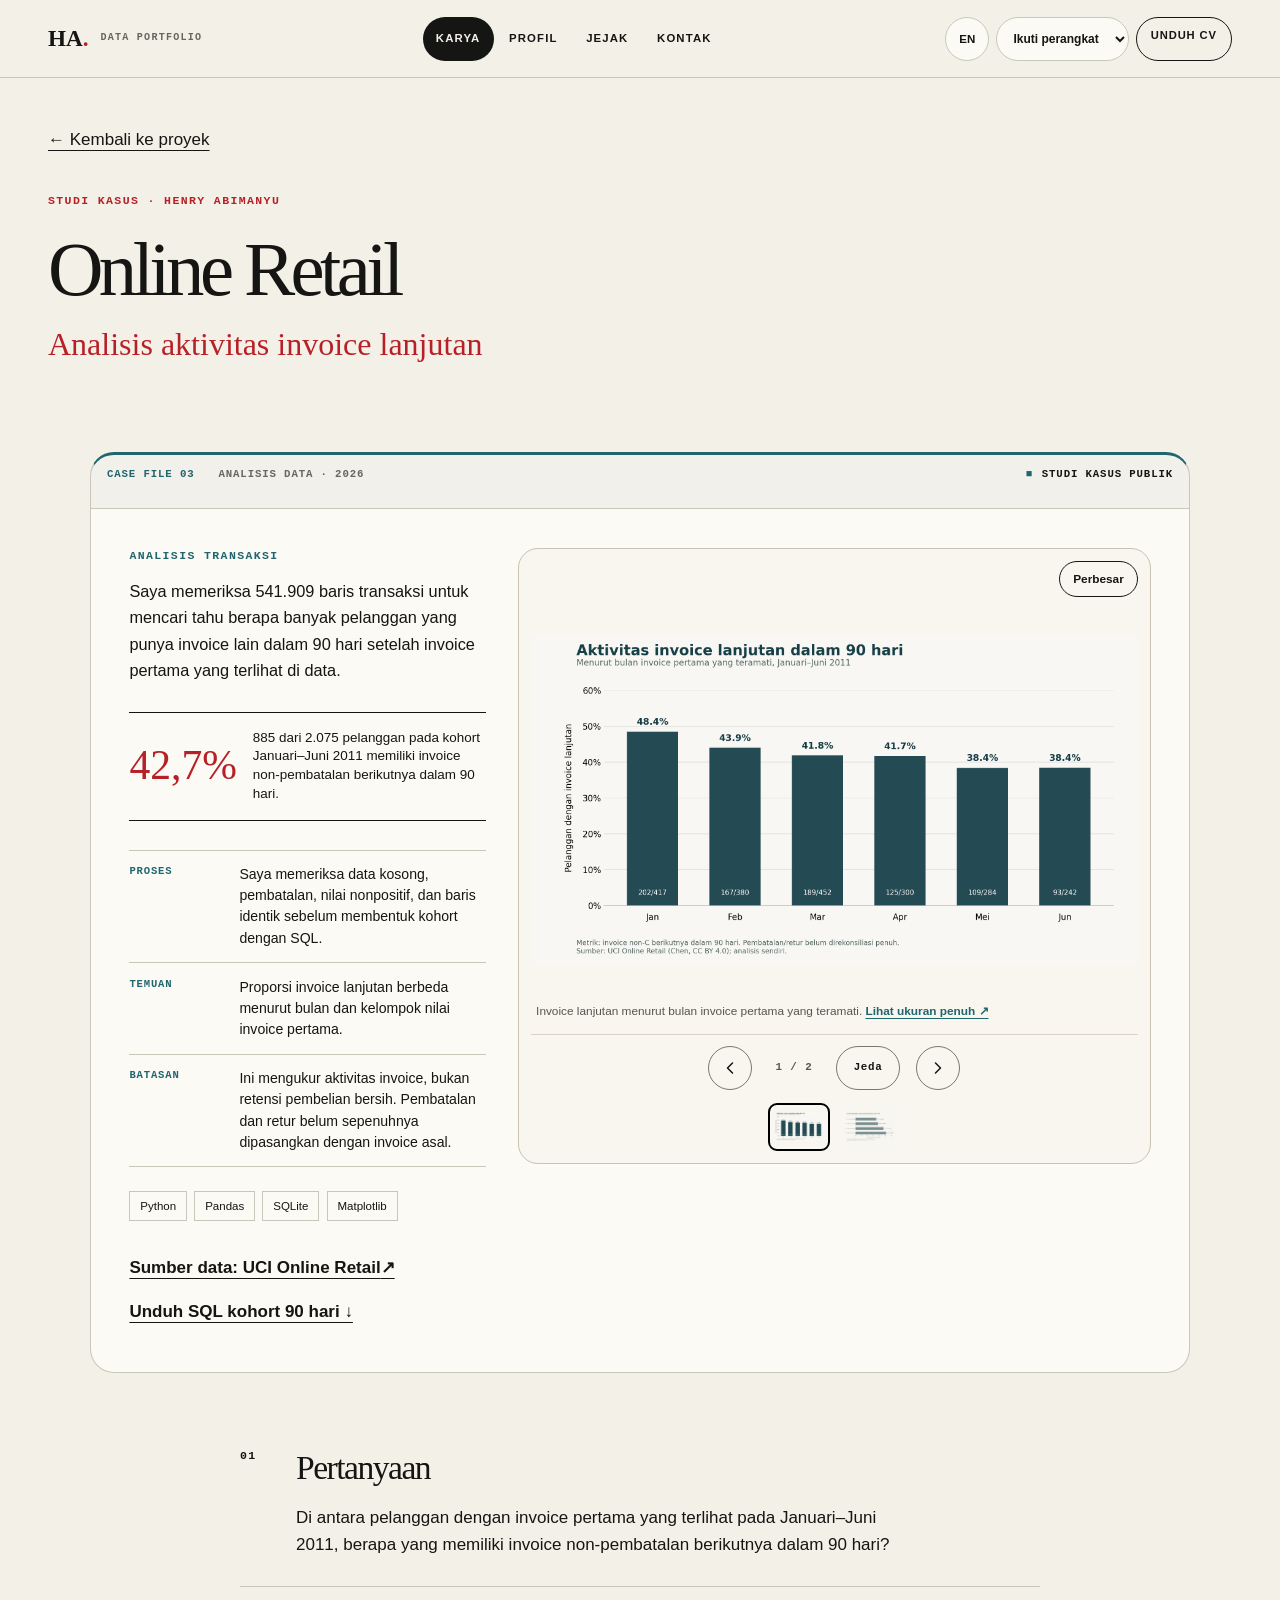
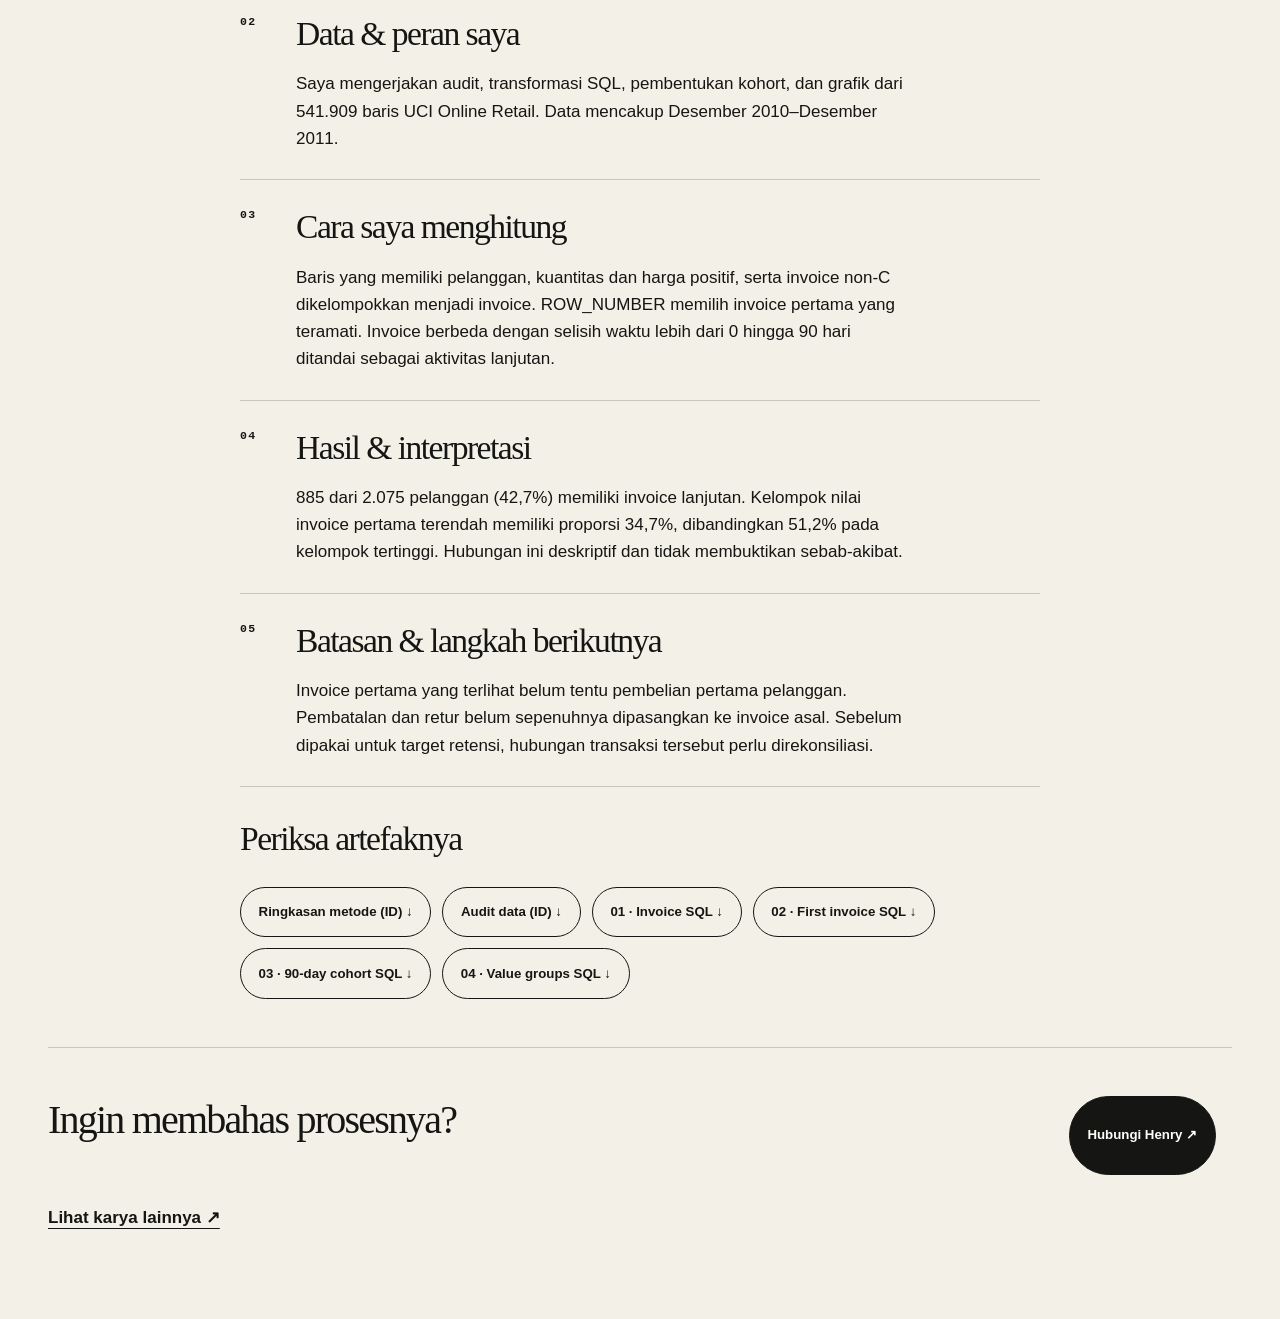
==== projects/online-retail.html @ ff974b7d "Improve portfolio discovery, case studies and accessible media experience" ====
<!DOCTYPE html>

<html lang="id">
<head>
<meta charset="utf-8"/>
<meta content="width=device-width, initial-scale=1, viewport-fit=cover" name="viewport"/>
<meta content="Portofolio Henry Abimanyu Dewandani, Junior Data Analyst dengan fokus pada operational analytics, dashboard, observability, dan evaluasi model." name="description"/>
<meta content="#f3f0e7" name="theme-color"/>
<meta content="light dark" name="color-scheme"/>
<meta content="yes" name="apple-mobile-web-app-capable"/>
<meta content="default" name="apple-mobile-web-app-status-bar-style"/>
<meta content="Henry Portfolio" name="apple-mobile-web-app-title"/>
<title>Online Retail | Henry Abimanyu</title>
<link href="../assets/favicon.svg" rel="icon" type="image/svg+xml"/>
<link href="../site.webmanifest" rel="manifest"/>
<script>try { const t = localStorage.getItem('portfolio-theme') || 'auto'; document.documentElement.dataset.theme = t === 'auto' ? (matchMedia('(prefers-color-scheme: dark)').matches ? 'dark' : 'light') : t; } catch { document.documentElement.dataset.theme = matchMedia('(prefers-color-scheme: dark)').matches ? 'dark' : 'light'; }</script>
<link href="../styles.css?v=20261103d" rel="stylesheet"/>
<link href="https://codebims.github.io/projects/online-retail.html" rel="canonical"/><meta content="website" property="og:type"/><meta content="https://codebims.github.io/projects/online-retail.html" property="og:url"/><meta content="Online Retail | Henry Abimanyu" property="og:title"/><meta content="Analisis aktivitas invoice lanjutan" property="og:description"/><meta content="https://codebims.github.io/assets/social-preview.jpg" property="og:image"/><meta content="summary_large_image" name="twitter:card"/><link href="../refinements.css?v=20261115r3" rel="stylesheet"/>
</head>
<body class="detail-page">
<a class="skip-link" href="#konten"><span data-en="Skip to content" data-i18n="a9aeacef3a">Lewati ke konten</span></a><header class="site-header">
<a aria-label="Kembali ke atas" class="brand" data-en-aria-label="Back to top" href="../index.html#atas">
<strong>HA<span>.</span></strong>
<small><span data-en="Data portfolio" data-i18n="f9f647db12">Data portfolio</span></small>
</a>
<nav aria-label="Navigasi bagian" class="section-nav" data-en-aria-label="Section navigation"><a href="../index.html#karya"><span data-en="Work" data-i18n="e366fe4759">Karya</span></a><a href="../index.html#profil"><span data-en="About" data-i18n="669fe25a32">Profil</span></a><a href="../index.html#pengalaman"><span data-en="Background" data-i18n="8f5f827ad1">Jejak</span></a><a href="../index.html#kontak"><span data-en="Contact" data-i18n="73ea820029">Kontak</span></a></nav>
<div class="header-tools">
<button aria-label="Switch to English" class="utility-control" id="language-toggle" title="Switch to English" type="button">EN</button>
<label class="theme-picker"><span class="sr-only"><span data-en="Color theme" data-i18n="483721440e">Tema tampilan</span></span><select id="theme-select"><option data-en="Device theme" data-i18n="theme-auto" value="auto">Ikuti perangkat</option><option data-en="Light" data-i18n="theme-light" value="light">Terang</option><option data-en="Dark" data-i18n="theme-dark" value="dark">Gelap</option></select></label>
<a class="header-cta" download="" href="../assets/CV-Henry-Abimanyu.pdf?v=20261103v7"><span data-en="Download CV" data-i18n="f8945f24ef">Unduh CV</span></a>
</div>
<div aria-hidden="true" class="scroll-progress"></div>
</header><main class="detail-main" id="konten"><section class="detail-intro"><a class="back-link" href="../index.html#online-retail"><span data-en="← Back to projects" data-i18n="2ea3cccb91">← Kembali ke proyek</span></a><p class="eyebrow"><span data-en="Case study · Henry Abimanyu" data-i18n="7141b2a77b">Studi kasus · Henry Abimanyu</span></p><h1>Online Retail</h1><p class="detail-subtitle"><span data-en="Subsequent invoice activity analysis" data-i18n="1fcf923a62">Analisis aktivitas invoice lanjutan</span></p></section><article class="case-study case-retail detail-evidence" id="online-retail">
<header class="case-header">
<div><span class="case-index">Case file 03</span><span class="case-year"><span data-en="Data analysis · 2026" data-i18n="f209459ca7">Analisis data · 2026</span></span></div>
<p class="case-status"><span data-en="Public case study" data-i18n="f44cc82cb3">Studi kasus publik</span></p>
</header>
<div class="case-body">
<div class="case-copy">
<p class="case-kicker"><span data-en="Transaction analysis" data-i18n="d613e31c61">Analisis transaksi</span></p>
<h3>Online Retail</h3>
<p class="case-summary"><span data-en="I examined 541,909 transaction rows to find how many customers had another invoice within 90 days of their first observed invoice." data-i18n="3f5d7eaa1c">Saya memeriksa 541.909 baris transaksi untuk mencari tahu berapa banyak pelanggan yang punya invoice lain dalam 90 hari setelah invoice pertama yang terlihat di data.</span></p>
<div aria-label="Hasil utama" class="result-callout" data-en-aria-label="Main result">
<strong><span data-en="42.7%" data-i18n="db38031f7f">42,7%</span></strong>
<p><span data-en="885 of 2,075 customers in the January–June 2011 cohort had another non-cancellation invoice within 90 days." data-i18n="7c9f28bf2e">885 dari 2.075 pelanggan pada kohort Januari–Juni 2011 memiliki invoice non-pembatalan berikutnya dalam 90 hari.</span></p>
</div>
<dl class="case-facts">
<div><dt><span data-en="Process" data-i18n="2023525f33">Proses</span></dt><dd><span data-en="I checked missing data, cancellations, nonpositive values, and identical rows before building the cohort with SQL." data-i18n="f72071a652">Saya memeriksa data kosong, pembatalan, nilai nonpositif, dan baris identik sebelum membentuk kohort dengan SQL.</span></dd></div>
<div><dt><span data-en="Finding" data-i18n="4cfe914b00">Temuan</span></dt><dd><span data-en="The share with another invoice varied by month and first invoice value group." data-i18n="95e81aa6b8">Proporsi invoice lanjutan berbeda menurut bulan dan kelompok nilai invoice pertama.</span></dd></div>
<div><dt><span data-en="Limitations" data-i18n="42e460c94e">Batasan</span></dt><dd><span data-en="This measures invoice activity, not net purchase retention. Cancellations and returns have not been fully matched to their original invoices." data-i18n="e90a5c99bc">Ini mengukur aktivitas invoice, bukan retensi pembelian bersih. Pembatalan dan retur belum sepenuhnya dipasangkan dengan invoice asal.</span></dd></div>
</dl>
<ul aria-label="Teknologi analisis Online Retail" class="tags" data-en-aria-label="Project tools"><li>Python</li><li>Pandas</li><li>SQLite</li><li>Matplotlib</li></ul>
<a class="case-link" href="https://archive.ics.uci.edu/dataset/352/online+retail" rel="noreferrer" target="_blank"><span data-en="Data source: UCI Online Retail" data-i18n="ce20005558">Sumber data: UCI Online Retail </span><span aria-hidden="true">↗</span></a>
<a class="case-link" download="" href="../assets/online-retail/03_repeat_purchase.sql"><span data-en="Download the 90-day cohort SQL ↓" data-i18n="200cb8929b">Unduh SQL kohort 90 hari ↓</span></a></div>
<div aria-label="Grafik analisis Online Retail" aria-roledescription="carousel" class="project-gallery" data-en-aria-label="Online Retail analysis charts" data-gallery="" role="region" tabindex="0">
<figure aria-label="1 dari 2" aria-roledescription="slide" data-gallery-slide="" role="group"><img alt="Persentase pelanggan dengan invoice lanjutan dalam 90 hari menurut bulan, Januari sampai Juni 2011" data-en-alt="Share of customers with a subsequent invoice within 90 days, by month from January to June 2011" decoding="async" height="1080" loading="lazy" src="../assets/online-retail-by-month.png" width="1980"/><figcaption><span data-en="Subsequent invoices by month of first observed invoice." data-i18n="3a1e100fe4">Invoice lanjutan menurut bulan invoice pertama yang teramati. </span><a href="../assets/online-retail-by-month.png" rel="noreferrer" target="_blank"><span data-en="View full size ↗" data-i18n="58f14e5460">Lihat ukuran penuh ↗</span></a></figcaption></figure>
<figure aria-label="2 dari 2" aria-roledescription="slide" data-gallery-slide="" hidden="" role="group"><img alt="Persentase invoice lanjutan menurut empat kelompok nilai invoice pertama" data-en-alt="Subsequent invoice share by four first-invoice value groups" decoding="async" height="1080" loading="lazy" src="../assets/online-retail-by-first-invoice.png" width="1980"/><figcaption><span data-en="Comparison by first invoice value. This relationship is descriptive." data-i18n="0e38d37c36">Perbandingan menurut nilai invoice pertama. Hubungan ini bersifat deskriptif. </span><a href="../assets/online-retail-by-first-invoice.png" rel="noreferrer" target="_blank"><span data-en="View full size ↗" data-i18n="58f14e5460">Lihat ukuran penuh ↗</span></a></figcaption></figure>
<div class="gallery-controls"><button aria-label="Grafik sebelumnya" data-gallery-prev="" type="button"><svg aria-hidden="true" viewbox="0 0 24 24"><path d="m15 18-6-6 6-6"></path></svg></button><p aria-live="polite"><span data-gallery-current="">1</span><span aria-hidden="true"> / </span><span data-gallery-total="">2</span></p><button class="gallery-autoplay" data-gallery-toggle="" type="button">Jeda</button><button aria-label="Grafik berikutnya" data-gallery-next="" type="button"><svg aria-hidden="true" viewbox="0 0 24 24"><path d="m9 18 6-6-6-6"></path></svg></button></div>
</div>
</div>
</article><section aria-label="Proses studi kasus" class="case-narrative" data-en-aria-label="Case study process"><article><span class="micro-label">01</span><div><h2><span data-en="Question" data-i18n="9ef0627ffa">Pertanyaan</span></h2><p><span data-en="Among customers whose first observed invoice was in January–June 2011, how many had another non-cancellation invoice within 90 days?" data-i18n="6760828bca">Di antara pelanggan dengan invoice pertama yang terlihat pada Januari–Juni 2011, berapa yang memiliki invoice non-pembatalan berikutnya dalam 90 hari?</span></p></div></article><article><span class="micro-label">02</span><div><h2><span data-en="Data &amp; my role" data-i18n="fbcd9d265a">Data &amp; peran saya</span></h2><p><span data-en="I audited, transformed, formed cohorts, and plotted 541,909 UCI Online Retail rows. The data covers December 2010–December 2011." data-i18n="29da159cd5">Saya mengerjakan audit, transformasi SQL, pembentukan kohort, dan grafik dari 541.909 baris UCI Online Retail. Data mencakup Desember 2010–Desember 2011.</span></p></div></article><article><span class="micro-label">03</span><div><h2><span data-en="How I calculated it" data-i18n="d358c71d58">Cara saya menghitung</span></h2><p><span data-en="Rows with a customer, positive quantity and price, and a non-C invoice were grouped into invoices. ROW_NUMBER identifies the first observed invoice. Another invoice more than 0 and up to 90 days later counts as subsequent activity." data-i18n="a4d01e84d5">Baris yang memiliki pelanggan, kuantitas dan harga positif, serta invoice non-C dikelompokkan menjadi invoice. ROW_NUMBER memilih invoice pertama yang teramati. Invoice berbeda dengan selisih waktu lebih dari 0 hingga 90 hari ditandai sebagai aktivitas lanjutan.</span></p></div></article><article><span class="micro-label">04</span><div><h2><span data-en="Results &amp; interpretation" data-i18n="4be7c2ff15">Hasil &amp; interpretasi</span></h2><p><span data-en="885 of 2,075 customers (42.7%) had a subsequent invoice. The lowest first-invoice value group had a share of 34.7%, compared with 51.2% in the highest group. This is descriptive, not causal." data-i18n="2f5989b603">885 dari 2.075 pelanggan (42,7%) memiliki invoice lanjutan. Kelompok nilai invoice pertama terendah memiliki proporsi 34,7%, dibandingkan 51,2% pada kelompok tertinggi. Hubungan ini deskriptif dan tidak membuktikan sebab-akibat.</span></p></div></article><article><span class="micro-label">05</span><div><h2><span data-en="Limitations &amp; next steps" data-i18n="d0c1d529b1">Batasan &amp; langkah berikutnya</span></h2><p><span data-en="The first observed invoice may not be the customer’s first purchase. Cancellations and returns are not fully matched to their original invoices. Those transactions need reconciliation before using this for retention targets." data-i18n="ec0aed7b8c">Invoice pertama yang terlihat belum tentu pembelian pertama pelanggan. Pembatalan dan retur belum sepenuhnya dipasangkan ke invoice asal. Sebelum dipakai untuk target retensi, hubungan transaksi tersebut perlu direkonsiliasi.</span></p></div></article><div class="artifact-links"><h2><span data-en="Examine the artifacts" data-i18n="b3c57e2d57">Periksa artefaknya</span></h2><a class="button button-quiet" download="" href="../assets/online-retail/CASE_STUDY.md"><span data-en="Method summary (Indonesian) ↓" data-i18n="f592ae3d85">Ringkasan metode (ID) ↓</span></a><a class="button button-quiet" download="" href="../assets/online-retail/DATA_AUDIT.md"><span data-en="Data audit (Indonesian) ↓" data-i18n="646fed4a67">Audit data (ID) ↓</span></a><a class="button button-quiet" download="" href="../assets/online-retail/01_invoice_table.sql">01 · Invoice SQL ↓</a><a class="button button-quiet" download="" href="../assets/online-retail/02_first_purchase.sql">02 · First invoice SQL ↓</a><a class="button button-quiet" download="" href="../assets/online-retail/03_repeat_purchase.sql">03 · 90-day cohort SQL ↓</a><a class="button button-quiet" download="" href="../assets/online-retail/04_first_invoice_segments.sql">04 · Value groups SQL ↓</a></div></section><section class="detail-next"><h2><span data-en="Want to discuss the process?" data-i18n="6f3fbe0f9d">Ingin membahas prosesnya?</span></h2><a class="button" href="mailto:abimkaizen@gmail.com"><span data-en="Contact Henry ↗" data-i18n="c12e56bfae">Hubungi Henry ↗</span></a><a class="case-link" href="../index.html#karya"><span data-en="See more work ↗" data-i18n="859b69c898">Lihat karya lainnya ↗</span></a></section></main>
<svg aria-hidden="true" class="icon-library" focusable="false" xmlns="http://www.w3.org/2000/svg">
<symbol id="icon-gmail" viewbox="0 0 24 24"><path d="M3 6.5 12 13l9-6.5v11.8a1.7 1.7 0 0 1-1.7 1.7H4.7A1.7 1.7 0 0 1 3 18.3Z" fill="none" stroke="#4285f4" stroke-width="2.2"></path><path d="M3 6.5 12 13l9-6.5" fill="none" stroke="#ea4335" stroke-linecap="round" stroke-linejoin="round" stroke-width="2.2"></path><path d="M3 8v10.3A1.7 1.7 0 0 0 4.7 20H6V9" fill="none" stroke="#34a853" stroke-width="2.2"></path><path d="M18 9v11h1.3a1.7 1.7 0 0 0 1.7-1.7V8" fill="none" stroke="#fbbc04" stroke-width="2.2"></path></symbol>
<symbol id="icon-linkedin" viewbox="0 0 24 24"><path d="M5.2 8.6H2.4V21h2.8zM3.8 2.5a1.65 1.65 0 1 0 0 3.3 1.65 1.65 0 0 0 0-3.3ZM21.6 13.9c0-3.75-2-5.5-4.7-5.5a4.05 4.05 0 0 0-3.65 2V8.6h-2.8V21h2.8v-6.15c0-1.62.31-3.18 2.3-3.18 1.96 0 1.98 1.84 1.98 3.29V21h2.8z"></path></symbol>
<symbol id="icon-instagram" viewbox="0 0 24 24"><rect fill="none" height="18" rx="5" stroke="currentColor" stroke-width="2" width="18" x="3" y="3"></rect><circle cx="12" cy="12" fill="none" r="4.1" stroke="currentColor" stroke-width="2"></circle><circle cx="17.7" cy="6.5" r="1.15"></circle></symbol>
<symbol id="icon-github" viewbox="0 0 24 24"><path d="M12 .9a11.1 11.1 0 0 0-3.5 21.63c.56.1.76-.24.76-.54v-2.1c-3.1.68-3.76-1.32-3.76-1.32-.51-1.3-1.24-1.65-1.24-1.65-1.01-.69.08-.68.08-.68 1.12.08 1.71 1.15 1.71 1.15 1 1.7 2.62 1.21 3.26.92.1-.72.39-1.21.71-1.49-2.48-.28-5.09-1.24-5.09-5.53 0-1.22.44-2.22 1.15-3-.12-.28-.5-1.42.11-2.96 0 0 .94-.3 3.08 1.14a10.7 10.7 0 0 1 5.6 0c2.14-1.44 3.08-1.14 3.08-1.14.61 1.54.23 2.68.11 2.96.72.78 1.15 1.78 1.15 3 0 4.3-2.61 5.24-5.1 5.52.4.35.76 1.03.76 2.08v3.1c0 .3.2.65.77.54A11.1 11.1 0 0 0 12 .9Z"></path></symbol>
<symbol id="icon-whatsapp" viewbox="0 0 24 24"><path d="M20.5 3.5A11.8 11.8 0 0 0 2 17.7L.5 23.5l6-1.6A11.8 11.8 0 0 0 20.5 3.5ZM12 21a9.7 9.7 0 0 1-4.9-1.3l-.4-.2-3.6 1 1-3.5-.3-.5A9.8 9.8 0 1 1 12 21Zm5.4-7.3c-.3-.1-1.7-.8-2-.9-.3-.1-.5-.1-.7.2l-.9 1.1c-.2.2-.4.2-.7.1-.3-.2-1.2-.4-2.3-1.4-.9-.8-1.4-1.7-1.6-2-.2-.3 0-.5.1-.6l.5-.6.3-.5c.1-.2 0-.4 0-.5 0-.1-.7-1.6-.9-2.1-.2-.5-.5-.4-.7-.4h-.6c-.2 0-.5.1-.8.4-.3.3-1 1-1 2.4s1 2.8 1.1 3c.1.2 2 3.1 4.9 4.3.7.3 1.2.4 1.6.5.7.2 1.3.2 1.8.1.6-.1 1.7-.7 1.9-1.3.2-.6.2-1.2.2-1.3-.1-.1-.3-.2-.6-.4Z"></path></symbol>
<symbol id="icon-download" viewbox="0 0 24 24"><path d="M12 3v12m0 0 4.5-4.5M12 15l-4.5-4.5M4 17v3h16v-3" fill="none" stroke="currentColor" stroke-linecap="round" stroke-linejoin="round" stroke-width="1.8"></path></symbol>
</svg>
<dialog aria-labelledby="media-title" id="media-dialog"><div class="media-dialog-toolbar"><h2 id="media-title"><span data-en="A closer look" data-i18n="27f62893cc">Lihat lebih dekat</span></h2><button class="button button-quiet" data-close-media="" type="button">Tutup ×</button></div><div class="media-scroll"><img alt="" id="media-image"/></div><p id="media-caption"></p></dialog><script src="../i18n.js?v=20261115r3"></script>
<script src="../app.js?v=20261115r3"></script>
<script src="../analytics-config.js?v=20261115r3"></script><script src="../analytics.js?v=20261115r3"></script></body>
</html>
---- styles.css ----
:root {
  --paper: #f3f0e7;
  --surface: #fbfaf5;
  --ink: #151613;
  --muted: #66675f;
  --line: #c9c6ba;
  --red: #b82027;
  --red-dark: #8c1319;
  --green: #2c6f55;
  --white: #fffef9;
  --max: 1280px;
  --pad: clamp(1rem, 4vw, 3rem);
  --grid: rgba(21, 22, 19, .026);
  --header-bg: rgba(243, 240, 231, .94);
}
:root[data-theme="dark"] { --paper: #11151b; --surface: #1b222b; --ink: #e9e9e2; --muted: #aab1b8; --line: #47515a; --red: #f17d7b; --red-dark: #a72b36; --grid: rgba(255,255,255,.035); --header-bg: rgba(17,21,27,.94); color-scheme: dark; }
:root[data-theme="dark"] .portfolio-tabs button[aria-selected="true"], :root[data-theme="dark"] .case-switcher button[aria-pressed="true"] { background: #33414b; color: var(--white); }
:root[data-theme="dark"] nav a:hover { background: rgba(255,255,255,.08); }
:root[data-theme="dark"] nav a[aria-current="true"] { background: transparent; color: var(--white); }
:root[data-theme="dark"] .portfolio-tabs button:hover, :root[data-theme="dark"] .case-switcher button:hover { background: #303a43; }
:root[data-theme="dark"] .proof-strip { background: #242c35; }
:root[data-theme="dark"] .comment-field input, :root[data-theme="dark"] .comment-field textarea { background: #151a21; color: var(--ink); }
:root[data-theme="dark"] .case-header { background: #25303a; }
:root[data-theme="dark"] .comment-avatar { background: #303a43; color: var(--ink); }
:root[data-theme="dark"] .button:not(.button-light), :root[data-theme="dark"] .header-cta:hover, :root[data-theme="dark"] .utility-control:hover { background: #33414b; color: var(--white); }
:root[data-theme="dark"] .button-quiet { background: transparent !important; color: var(--ink) !important; }
:root[data-theme="dark"] .button-light { color: #151613; }
:root[data-theme="dark"] .comment-submit { color: var(--white); }
:root[data-theme="dark"] .availability { color: #8ed7b7; border-color: #557b69; }
:root[data-theme="dark"] .case-retail { --case-accent: #7bd0d7; }
:root[data-theme="dark"] .case-happiness { --case-accent: #a9c7ff; }

* { box-sizing: border-box; }
html { scroll-behavior: smooth; scroll-padding-top: 96px; }
body {
  margin: 0;
  background:
    linear-gradient(var(--grid) 1px, transparent 1px),
    linear-gradient(90deg, var(--grid) 1px, transparent 1px),
    var(--paper);
  background-size: 48px 48px;
  color: var(--ink);
  font-family: Arial, Helvetica, sans-serif;
  font-size: 17px;
  line-height: 1.6;
  text-rendering: optimizeLegibility;
  -webkit-text-size-adjust: 100%;
  padding-bottom: 0;
}
a { color: inherit; }
img { display: block; max-width: 100%; height: auto; }
button, a { -webkit-tap-highlight-color: transparent; touch-action: manipulation; }
::selection { background: var(--red); color: var(--white); }

.skip-link {
  position: fixed;
  left: 1rem;
  top: -5rem;
  z-index: 50;
  padding: .7rem 1rem;
  background: var(--ink);
  color: var(--white);
}
.skip-link:focus { top: 1rem; }
.icon-library { position: absolute; width: 0; height: 0; overflow: hidden; }

.site-header {
  position: sticky;
  top: 0;
  z-index: 20;
  min-height: 78px;
  padding-inline: max(var(--pad), calc((100vw - var(--max)) / 2));
  display: grid;
  grid-template-columns: auto minmax(0, 1fr) auto;
  align-items: center;
  gap: 2rem;
  border-bottom: 0;
  background: var(--header-bg);
  backdrop-filter: blur(12px);
}
.header-tools { display: flex; align-items: center; justify-self: end; gap: .4rem; }
.utility-control { min-width: 44px; min-height: 44px; padding: .4rem .65rem; border: 1px solid var(--line); border-radius: 999px; background: var(--surface); color: var(--ink); font: 700 .72rem Arial, sans-serif; cursor: pointer; transition: background .2s ease, transform .2s ease; }
.utility-control:hover, .utility-control:focus-visible { background: var(--ink); color: var(--white); }
.utility-control:focus-visible { outline: 2px solid var(--red); outline-offset: 3px; }
.brand {
  width: max-content;
  display: flex;
  align-items: center;
  gap: .75rem;
  text-decoration: none;
}
.brand strong {
  font: 700 1.45rem/1 Georgia, serif;
}
.brand strong span { color: var(--red); }
.brand small {
  color: var(--muted);
  font: 700 .63rem/1 ui-monospace, SFMono-Regular, Consolas, monospace;
  letter-spacing: .12em;
  text-transform: uppercase;
}
nav.section-nav {
  position: relative;
  z-index: 1;
  justify-self: center;
  width: max-content;
  max-width: 100%;
  display: flex;
  gap: .15rem;
  padding: .25rem 0;
  overflow-x: auto;
  overscroll-behavior-inline: contain;
  scrollbar-width: none;
  --indicator-x: 0;
  --indicator-width: 4.5rem;
}
nav.section-nav::before {
  content: '';
  position: absolute;
  z-index: 0;
  top: .25rem;
  left: 0;
  width: var(--indicator-width);
  height: calc(100% - .5rem);
  border-radius: 999px;
  background: var(--ink);
  transform: translateX(var(--indicator-x));
  transition: width .42s cubic-bezier(.22, 1, .36, 1), transform .42s cubic-bezier(.22, 1, .36, 1);
}
nav.section-nav::-webkit-scrollbar { display: none; }
nav a {
  position: relative;
  z-index: 1;
  padding: .65rem .82rem;
  flex: 0 0 auto;
  min-height: 44px;
  display: flex;
  align-items: center;
  font-size: .71rem;
  font-weight: 700;
  text-decoration: none;
  text-transform: uppercase;
  letter-spacing: .1em;
  border-radius: 999px;
  transition: background .32s cubic-bezier(.22, 1, .36, 1), color .32s ease, transform .32s cubic-bezier(.22, 1, .36, 1);
}
nav a:hover, nav a:focus-visible { background: color-mix(in srgb, var(--ink) 9%, transparent); }
nav a[aria-current="true"] { background: transparent; color: var(--white); }
nav a::after {
  content: '';
  position: absolute;
  right: 0;
  bottom: 1.2rem;
  left: 0;
  height: 2px;
  background: var(--red);
  transform: scaleX(0);
  transform-origin: left;
  transition: transform .2s ease;
}
nav a:hover::after, nav a:focus-visible::after, nav a[aria-current="true"]::after { transform: scaleX(0); }
.header-cta {
  justify-self: end;
  padding: .62rem .88rem;
  border: 1px solid var(--ink);
  font-size: .7rem;
  font-weight: 700;
  letter-spacing: .08em;
  text-decoration: none;
  text-transform: uppercase;
  border-radius: 999px;
  transition: background .22s ease, color .22s ease, transform .22s ease;
}
.header-cta:hover, .header-cta:focus-visible { background: var(--ink); color: var(--white); }
.header-cta, .button, .case-link, .contact-list a { min-height: 44px; }
.case-link { display: inline-flex; align-items: center; }
.scroll-progress {
  position: absolute;
  right: 0;
  bottom: -1px;
  left: 0;
  height: 2px;
  background: var(--red);
  transform: scaleX(0);
  transform-origin: left;
  will-change: transform;
}

main > section:not(.contact), footer {
  width: min(calc(100% - (2 * var(--pad))), var(--max));
  margin-inline: auto;
}
main > section[id] { scroll-margin-top: 96px; }
.hero {
  padding: clamp(7rem, 9vw, 9rem) 0 0;
  display: grid;
  grid-template-columns: minmax(0, 1.25fr) minmax(300px, .56fr);
  gap: clamp(3rem, 8vw, 7rem);
  align-items: center;
  position: relative;
}
.hero::before {
  content: 'H / A';
  position: absolute;
  top: 1rem;
  right: 0;
  color: rgba(184, 32, 39, .08);
  font: 400 clamp(7rem, 20vw, 19rem)/1 Georgia, serif;
  letter-spacing: -.12em;
  pointer-events: none;
}
main section[id], .case-study[id] { scroll-margin-top: 96px; }
.hero-copy { align-self: center; }
.availability {
  width: max-content;
  margin: 0 0 2rem;
  padding: .37rem .65rem;
  display: flex;
  align-items: center;
  gap: .5rem;
  border: 1px solid #a8b8ad;
  color: var(--green);
  font: 700 .66rem/1.2 ui-monospace, SFMono-Regular, Consolas, monospace;
  letter-spacing: .08em;
  text-transform: uppercase;
}
.availability span {
  width: .5rem;
  height: .5rem;
  border-radius: 50%;
  background: var(--green);
  box-shadow: 0 0 0 4px rgba(44, 111, 85, .12);
}
.eyebrow, .section-label, .case-kicker, .micro-label, .timeline-type {
  font: 700 .72rem/1.4 ui-monospace, SFMono-Regular, Consolas, monospace;
  letter-spacing: .12em;
  text-transform: uppercase;
}
.eyebrow { margin: 0 0 1.4rem; color: var(--red); }
h1, h2, h3, p { margin-top: 0; }
h1 {
  max-width: 950px;
  margin-bottom: 2rem;
  font: 400 clamp(4.1rem, 7.8vw, 7.7rem)/.88 Georgia, 'Times New Roman', serif;
  letter-spacing: -.06em;
}
h1 em { color: var(--red); font-weight: 400; }
.lede { max-width: 730px; font-size: clamp(1.15rem, 2vw, 1.55rem); line-height: 1.5; }
.hero-actions { margin-top: 2.3rem; display: flex; gap: .8rem; flex-wrap: wrap; }
.button {
  display: inline-flex;
  align-items: center;
  gap: .75rem;
  padding: .85rem 1.1rem;
  border: 1px solid var(--ink);
  background: var(--ink);
  color: var(--white);
  font-size: .83rem;
  font-weight: 700;
  text-decoration: none;
  border-radius: 999px;
  transition: background .22s ease, color .22s ease, border-color .22s ease, transform .22s ease;
}
.button:hover, .button:focus-visible { border-color: var(--red); background: var(--red); }
.button-quiet { background: transparent; color: var(--ink); }
.button-quiet:hover, .button-quiet:focus-visible { color: var(--white); }
.button-light { border-color: var(--white); background: var(--white); color: var(--ink); }
.button-light:hover, .button-light:focus-visible { border-color: #ffd3d3; background: #ffd3d3; color: var(--ink); }

.hero-profile { position: relative; align-self: center; }
.portrait {
  margin: 0 2rem 4.5rem 0;
  position: relative;
  background: var(--red);
}
.portrait::before {
  content: '';
  position: absolute;
  inset: 1.15rem -1.15rem -1.15rem 1.15rem;
  border: 1px solid var(--ink);
  z-index: -1;
}
.portrait img {
  width: 100%;
  aspect-ratio: 4 / 5;
  object-fit: cover;
  object-position: 50% 22%;
  filter: saturate(.88) contrast(1.02);
}
.profile-note {
  position: absolute;
  right: 0;
  bottom: 0;
  width: min(92%, 315px);
  padding: 1.15rem 1.25rem;
  border: 1px solid var(--ink);
  background: var(--surface);
}
.profile-note .micro-label { margin-bottom: .65rem; color: var(--red); }
.profile-note ul { margin: 0; padding: 0; list-style: none; }
.profile-note li { padding: .24rem 0; font-size: .86rem; }
.profile-note li::before { content: '•'; margin-right: .55rem; color: var(--red); }
.proof-strip {
  grid-column: 1 / -1;
  margin: clamp(4rem, 8vw, 7rem) 0 0;
  display: grid;
  grid-template-columns: repeat(4, 1fr);
  border-top: 1px solid var(--ink);
  border-bottom: 1px solid var(--line);
}
.proof-strip div { padding: 1.2rem 1.5rem 1.3rem 0; }
.proof-strip { background: var(--ink); color: var(--white); padding-inline: 1.5rem; }
.proof-strip div + div { padding-left: 1.5rem; border-left: 1px solid var(--line); }
.proof-strip dt { font: 400 2rem/1 Georgia, serif; color: #f1a8a8; }
.proof-strip dd { margin: .4rem 0 0; color: #dedbd2; font-size: .76rem; text-transform: uppercase; letter-spacing: .06em; }

.project-index {
  padding: clamp(4rem, 7vw, 6rem) 0;
  display: grid;
  grid-template-columns: minmax(240px, .8fr) minmax(0, 1.2fr);
  gap: clamp(2rem, 8vw, 7rem);
  border-bottom: 1px solid var(--ink);
}
.project-index h2 { margin: 1rem 0; font-size: clamp(2.5rem, 4vw, 4rem); }
.project-index-heading > p:last-child { max-width: 470px; color: var(--muted); font-size: .95rem; }
.project-index-list { border-top: 1px solid var(--ink); }
.project-index-list a {
  min-height: 112px;
  padding: 1rem 2.5rem 1rem .7rem;
  position: relative;
  display: grid;
  grid-template-columns: minmax(120px, .55fr) minmax(150px, 1fr);
  gap: .2rem 1rem;
  align-content: center;
  border-bottom: 1px solid var(--line);
  text-decoration: none;
  transition: background .2s ease, padding-left .2s ease;
}
.project-index-list a:hover, .project-index-list a:focus-visible { padding-left: 1.1rem; background: var(--surface); }
.project-index-list span { grid-row: span 2; color: var(--red); font: 700 .65rem/1.5 ui-monospace, SFMono-Regular, Consolas, monospace; text-transform: uppercase; letter-spacing: .07em; }
.project-index-list strong { font: 400 clamp(1.45rem, 2.2vw, 2rem)/1.1 Georgia, serif; }
.project-index-list small { color: var(--muted); font-size: .78rem; }
.project-index-list b { position: absolute; right: .8rem; top: 50%; transform: translateY(-50%); color: var(--red); font-size: 1.2rem; }

.positioning, .experience {
  padding: clamp(4rem, 7vw, 6rem) 0;
  display: grid;
  grid-template-columns: minmax(135px, .28fr) minmax(0, 1fr);
  gap: clamp(2rem, 8vw, 7rem);
}
.positioning {
  max-width: 1180px;
  margin-inline: auto;
  padding-block: clamp(3rem, 6vw, 5.5rem);
  grid-template-columns: minmax(270px, .7fr) minmax(0, 1.3fr);
  grid-template-areas: "label copy" "photo copy";
  grid-template-rows: auto 1fr;
  gap: 1rem clamp(3rem, 7vw, 6rem);
  align-items: start;
}
.positioning > .section-label { grid-area: label; text-align: left; }
.experience > .section-label { text-align: left; }
.positioning-photo-wrap { grid-area: photo; width: min(100%, 360px); }
.positioning-copy { grid-area: copy; max-width: 720px; padding-top: .15rem; text-align: left; }
.positioning-copy h2, .positioning-copy .intro-text { margin-inline: 0; }
.positioning-photo-wrap p { margin: .55rem 0 0; color: var(--muted); font-size: .72rem; }
.positioning-photo-wrap p span { color: var(--red); }
.about-photo { width: 100%; overflow: hidden; border: 1px solid var(--ink); background: #bbbcb7; }
.about-photo > img { width: 100%; display: block; aspect-ratio: 515 / 709; object-fit: cover; }
.section-label { margin: .45rem 0 0; color: var(--red); }
h2 {
  max-width: 1000px;
  margin-bottom: 2rem;
  font: 400 clamp(2.6rem, 5.5vw, 5.2rem)/.98 Georgia, 'Times New Roman', serif;
  letter-spacing: -.045em;
}
.intro-text { max-width: 680px; font-size: 1.16rem; }
.principles {
  margin-top: 2.25rem;
  display: grid;
  grid-template-columns: 1fr;
}
.principles article {
  padding: 1.05rem 0;
  display: grid;
  grid-template-columns: 36px minmax(125px, .42fr) minmax(0, 1fr);
  gap: 1rem;
  align-items: start;
  border-top: 1px solid var(--line);
}
.principles article:last-child { border-bottom: 1px solid var(--line); }
.principles article + article { padding-left: 0; border-left: 0; }
.principles span, .capability-grid article > p { color: var(--red); font: 700 .72rem/1 ui-monospace, SFMono-Regular, Consolas, monospace; }
.principles h3 { margin: 0; font: 400 1.4rem/1.15 Georgia, serif; }
.principles p { margin: 0; color: var(--muted); font-size: .88rem; }

.work { padding: clamp(5rem, 10vw, 9rem) 0; border-top: 1px solid var(--ink); }
.portfolio-hub { padding: clamp(3rem, 6vw, 5rem) 0; border-top: 1px solid var(--ink); }
.portfolio-hub .section-heading {
  max-width: 1180px;
  margin-bottom: 1.5rem;
  grid-template-columns: 170px minmax(0, 1fr);
  justify-items: start;
  gap: clamp(2rem, 6vw, 5rem);
  text-align: left;
}
.portfolio-hub .section-heading h2 { max-width: 820px; margin-bottom: 1rem; font-size: clamp(3rem, 5vw, 4.7rem); }
.portfolio-hub .section-heading > div > p { max-width: 680px; margin-inline: 0; }
.portfolio-tabs, .case-switcher { display: flex; flex-wrap: wrap; gap: .5rem; }
.portfolio-tabs, .case-switcher { justify-content: flex-start; }
.portfolio-tabs button, .case-switcher button { appearance: none; border: 0; background: transparent; color: var(--muted); cursor: pointer; font: inherit; text-align: left; }
.portfolio-tabs button { min-height: 44px; padding: .7rem 1.2rem; border: 1px solid var(--line); border-radius: 999px; background: var(--surface); color: var(--ink); font-size: .94rem; font-weight: 700; transition: background .22s ease, color .22s ease, border-color .22s ease, transform .22s ease; }
.portfolio-tabs button:hover, .portfolio-tabs button:focus-visible { border-color: var(--red); background: #f6e8e5; }
.portfolio-tabs button[aria-selected="true"] { border-color: var(--ink); background: var(--ink); color: var(--white); }
.portfolio-tabs button span { margin-left: .4rem; color: var(--red); font: 700 .65rem ui-monospace, monospace; }
.portfolio-tabs button[aria-selected="true"] span { color: #f2a9a9; }
.portfolio-panel { padding-top: 1rem; }
.portfolio-panel:not([hidden]), .case-study:not([hidden]) { animation: panel-enter .32s cubic-bezier(.22, 1, .36, 1) both; }
@keyframes panel-enter { from { opacity: .55; transform: translateY(10px); } to { opacity: 1; transform: none; } }
.case-switcher { margin-bottom: 1rem; border: 0; }
.case-switcher button { min-height: 44px; padding: .75rem 1rem; border: 1px solid var(--line); border-radius: 999px; background: var(--surface); color: var(--ink); font-size: .82rem; transition: background .22s ease, color .22s ease, border-color .22s ease, transform .22s ease; }
.case-switcher button:hover, .case-switcher button:focus-visible { border-color: var(--red); background: #f6e8e5; }
.case-switcher button[aria-pressed="true"] { background: var(--ink); color: var(--white); border-color: var(--ink); }
.case-switcher button[data-case="fittrack"][aria-pressed="true"] { box-shadow: inset 0 -3px 0 #d86b2e; }
.case-switcher button[data-case="pose"][aria-pressed="true"] { box-shadow: inset 0 -3px 0 #d94a55; }
.case-switcher button[data-case="online-retail"][aria-pressed="true"] { box-shadow: inset 0 -3px 0 #7bd0d7; }
.case-switcher button[data-case="jalanyuk"][aria-pressed="true"] { box-shadow: inset 0 -3px 0 #43b8ae; }
.case-switcher button[data-case="telkom"][aria-pressed="true"] { box-shadow: inset 0 -3px 0 #ed5656; }
.case-switcher span { margin-right: .6rem; color: var(--red); font: 700 .67rem ui-monospace, monospace; }
.case-switcher button[aria-pressed="true"] span { color: #f2a9a9; }
.portfolio-tabs button:focus-visible, .case-switcher button:focus-visible, .button:focus-visible, .header-cta:focus-visible, .comment-submit:focus-visible, nav a:focus-visible { outline: 2px solid var(--red); outline-offset: 3px; }
[hidden] { display: none !important; }
.section-heading {
  display: grid;
  grid-template-columns: minmax(0, 1fr);
  justify-items: center;
  gap: .85rem;
  max-width: 900px;
  margin-inline: auto;
  margin-bottom: 4rem;
  text-align: center;
}
.section-heading > div > p { max-width: 720px; margin-inline: auto; font-size: 1.08rem; }
.case-study {
  --case-accent: var(--red);
  margin-top: 1.4rem;
  border-top: 3px solid var(--case-accent);
  background: transparent;
}
.case-study + .case-study { margin-top: 2.5rem; }
.case-header {
  min-height: 54px;
  padding: .75rem 1rem;
  display: flex;
  justify-content: space-between;
  gap: 1rem;
  border-bottom: 1px solid var(--line);
  background: transparent;
  font: 700 .67rem/1.4 ui-monospace, SFMono-Regular, Consolas, monospace;
  letter-spacing: .08em;
  text-transform: uppercase;
}
.case-header > div { display: flex; gap: 1.5rem; }
.case-index { color: var(--case-accent); }
.case-pose .case-header, .case-jalanyuk .case-header { background: transparent; }
.case-year { color: var(--muted); }
.case-status { margin: 0; }
.case-status::before { content: '■'; margin-right: .55rem; color: var(--case-accent); }
.case-body {
  padding: clamp(2.25rem, 4vw, 3.5rem) clamp(1rem, 2vw, 2rem);
  display: grid;
  grid-template-columns: minmax(280px, .72fr) minmax(0, 1.28fr);
  gap: clamp(2rem, 5vw, 4.5rem);
  align-items: center;
}
.case-copy { width: 100%; max-width: 500px; text-align: left; }
.case-kicker { margin-bottom: .9rem; color: var(--case-accent); }
.case-copy h3 {
  margin-bottom: 1.4rem;
  font: 400 clamp(2.25rem, 4vw, 4rem)/.98 Georgia, serif;
  letter-spacing: -.035em;
}
.case-summary { max-width: 500px; margin-inline: 0; font-size: 1.02rem; }
.case-facts { width: 100%; margin: 1.75rem 0 0; border-top: 1px solid var(--line); text-align: left; }
.case-facts div {
  padding: .85rem 0;
  display: grid;
  grid-template-columns: 94px 1fr;
  gap: 1rem;
  border-bottom: 1px solid var(--line);
}
.case-facts dt { color: var(--case-accent); font: 700 .66rem/1.5 ui-monospace, SFMono-Regular, Consolas, monospace; letter-spacing: .08em; text-transform: uppercase; }
.case-facts dd { margin: 0; font-size: .88rem; line-height: 1.5; }
.tags { margin: 1.5rem 0; padding: 0; display: flex; justify-content: flex-start; gap: .45rem; flex-wrap: wrap; list-style: none; }
.tags li { padding: .3rem .62rem; border: 1px solid var(--line); font-size: .72rem; }
.case-link { font-weight: 700; text-underline-offset: .3rem; }
.case-link:hover, .case-link:focus-visible { color: var(--case-accent); }
.case-link { justify-content: flex-start; }

.case-fittrack { --case-accent: #d86b2e; }
.case-pose { --case-accent: #b31f2c; }
.case-retail { --case-accent: #21656e; }
.case-happiness { --case-accent: #244d9b; }
.case-jalanyuk { --case-accent: #248f86; }
.case-confidential { --case-accent: #ed5656; }
.case-switcher button[data-case="happiness"][aria-pressed="true"] { box-shadow: inset 0 -3px 0 #88aefa; }
.happiness-evidence {
  width: 100%;
  padding: clamp(1.5rem, 4vw, 3rem);
  display: grid;
  gap: 1.15rem;
  border: 1px solid #37516a;
  border-radius: 20px;
  background: #142434;
  color: #fffef9;
}
.happiness-evidence .micro-label { margin: 0; color: #a9c7ff; }
.happiness-evidence > p:not(.micro-label) { max-width: 32ch; margin: 0 0 .4rem; font: 400 clamp(1.4rem, 2.5vw, 2.2rem)/1.2 Georgia, serif; }
.happiness-evidence > div { padding: 1rem 0; display: grid; grid-template-columns: 2.5rem 1fr; gap: .2rem 1rem; border-top: 1px solid #456074; }
.happiness-evidence > div span { grid-row: span 2; color: #a9c7ff; font: 700 .76rem/1.5 ui-monospace, monospace; }
.happiness-evidence > div strong { font-size: 1rem; }
.happiness-evidence > div small { color: #c1cbd3; font-size: .8rem; }
.happiness-evidence .button, :root[data-theme="dark"] .happiness-evidence .button { width: fit-content; background: #fffef9; color: #151613; }
.happiness-evidence .case-link { width: fit-content; color: #b6d2ff; }
.happiness-evidence .button:hover, .happiness-evidence .button:focus-visible { background: #dce9ff; color: #151613; }
.case-fittrack .project-gallery { border-color: #9b552e; }
.case-jalanyuk .project-gallery { border-color: #2c716c; background: #0c1922; }
.case-pose .project-gallery, .case-retail .project-gallery { border-color: #c9c2b4; background: #f8f6ef; color: #151613; }
.case-pose .project-gallery img, .case-retail .project-gallery img { background: #f8f6ef; }
.case-pose .project-gallery figcaption, .case-pose .gallery-controls p, .case-retail .project-gallery figcaption, .case-retail .gallery-controls p { color: #55574f; }
.case-pose .gallery-controls, .case-retail .gallery-controls { border-color: #d8d2c6; }
.case-pose .gallery-controls button, .case-retail .gallery-controls button { border-color: #777970; color: #151613; }
.case-pose .gallery-controls button:hover, .case-pose .gallery-controls button:focus-visible, .case-retail .gallery-controls button:hover, .case-retail .gallery-controls button:focus-visible { border-color: #151613; background: #151613; color: #fff; }
.case-retail .project-gallery figcaption a { color: #21656e; font-weight: 700; text-underline-offset: .2rem; }
.case-confidential .project-gallery figcaption a { color: #f8d095; font-weight: 700; text-underline-offset: .2rem; }
.case-retail .project-gallery figcaption a:focus-visible { outline: 2px solid #21656e; outline-offset: 2px; }

.project-gallery {
  width: min(100%, 860px);
  margin-inline: auto;
  padding: .75rem;
  overflow: hidden;
  border: 1px solid #484a44;
  border-radius: 20px;
  background: #11130f;
  color: #f6f3ea;
  touch-action: pan-y;
}
.project-gallery:focus-visible { outline: 3px solid var(--red); outline-offset: 4px; }
.project-gallery figure { margin: 0; }
.project-gallery figure:not([hidden]) { animation: gallery-in .38s cubic-bezier(.22, 1, .36, 1); }
.project-gallery img, .project-gallery video {
  width: 100%;
  height: clamp(280px, 38vw, 470px);
  object-fit: contain;
  background: #090a08;
  border-radius: 14px;
}
.case-pose .project-gallery video { background: #11130f; }
.project-gallery figcaption {
  min-height: 2.7rem;
  padding: .75rem .35rem .4rem;
  color: #c8c8c0;
  font-size: .74rem;
  line-height: 1.45;
}
.gallery-controls {
  padding: .65rem .25rem 0;
  display: flex;
  align-items: center;
  justify-content: center;
  gap: 1rem;
  border-top: 1px solid #393b36;
}
.gallery-controls p {
  min-width: 3.25rem;
  margin: 0;
  color: #c8c8c0;
  font: 700 .68rem/1 ui-monospace, SFMono-Regular, Consolas, monospace;
  text-align: center;
  letter-spacing: .08em;
}
.gallery-controls button {
  width: 44px;
  height: 44px;
  padding: 0;
  display: grid;
  place-items: center;
  border: 1px solid #62645d;
  border-radius: 50%;
  background: transparent;
  color: #f6f3ea;
  cursor: pointer;
  transition: background-color .2s ease, color .2s ease, border-color .2s ease;
}
.gallery-controls button:hover, .gallery-controls button:focus-visible { border-color: #f6f3ea; background: #f6f3ea; color: #11130f; }
.gallery-controls button:focus-visible { outline: 3px solid var(--red); outline-offset: 2px; }
.gallery-controls .gallery-autoplay {
  width: auto;
  min-width: 4.6rem;
  padding: 0 .85rem;
  border-radius: 999px;
  font: 700 .68rem/1 ui-monospace, SFMono-Regular, Consolas, monospace;
  letter-spacing: .06em;
}
.gallery-controls svg { width: 20px; height: 20px; fill: none; stroke: currentColor; stroke-width: 1.8; stroke-linecap: round; stroke-linejoin: round; }
@keyframes gallery-in { from { opacity: 0; transform: translateX(18px); } to { opacity: 1; transform: none; } }
.result-callout {
  margin: 1.8rem 0;
  padding: 1rem 0;
  display: grid;
  grid-template-columns: auto 1fr;
  gap: 1rem;
  align-items: center;
  border-top: 1px solid var(--ink);
  border-bottom: 1px solid var(--ink);
}
.result-callout strong { color: var(--red); font: 400 2.6rem/1 Georgia, serif; }
.result-callout p { margin: 0; font-size: .84rem; line-height: 1.4; }
.case-confidential { background: #1b222b; color: var(--white); }
.case-confidential .case-header { border-color: #50524c; background: #20211e; }
.case-confidential .case-year, .case-confidential .case-facts dd { color: #c8c8c0; }
.case-confidential .case-facts { border-color: #50524c; }
.case-confidential .case-facts div { border-color: #50524c; }
.case-confidential .tags li { border-color: #60625b; }
.confidential-panel {
  width: min(100%, 900px);
  padding: 1rem;
  border: 1px solid #55574f;
  background: #1c1d1a;
  border-radius: 22px;
}
.confidential-panel .project-gallery { width: 100%; padding: 0; border: 0; border-radius: 14px; background: transparent; }
.project-gallery-photos img { object-fit: contain; }
.confidential-panel > p { margin: 1.5rem 0 0; padding-top: 1rem; border-top: 1px solid #55574f; color: #c8c8c0; font-size: .85rem; }
.confidential-panel > p strong { color: var(--white); }

.experience {
  max-width: 1180px;
  margin: clamp(2rem, 5vw, 4rem) auto 0;
  padding-block: clamp(3.5rem, 6vw, 5.5rem);
  grid-template-columns: 170px minmax(0, 1fr);
  gap: clamp(2rem, 6vw, 5rem);
  border-top: 1px solid var(--ink);
}
.section-intro { max-width: 820px; margin: 0; padding-top: 0; text-align: left; }
.section-intro h2 { margin-bottom: 1.25rem; font-size: clamp(3rem, 5vw, 4.7rem); }
.section-intro > p { max-width: 700px; margin-inline: 0; font-size: 1.08rem; }
.timeline { position: relative; width: min(100%, 940px); margin: 2.5rem auto 0; padding: .5rem 0; }
.timeline::before {
  content: '';
  position: absolute;
  top: 0;
  bottom: 0;
  left: 50%;
  width: 1px;
  background: var(--line);
}
.timeline article {
  position: relative;
  width: calc(50% - 2.25rem);
  padding: 1.35rem 0 2rem;
  border-top: 1px solid var(--ink);
  text-align: left;
}
.timeline article:nth-child(odd) { margin-right: auto; }
.timeline article:nth-child(even) { margin-left: auto; }
.timeline article::before {
  content: '';
  position: absolute;
  top: 1.15rem;
  width: .65rem;
  height: .65rem;
  border: 2px solid var(--paper);
  border-radius: 50%;
  background: var(--red);
}
.timeline article:nth-child(odd)::before { left: calc(100% + 1.925rem); }
.timeline article:nth-child(even)::before { right: calc(100% + 1.925rem); }
.timeline article > .time { margin-bottom: .65rem; }
.timeline article > div { min-width: 0; }
.timeline p { margin-bottom: 0; }
.time { color: var(--red); font: 700 .7rem/1.5 ui-monospace, SFMono-Regular, Consolas, monospace; text-transform: uppercase; }
.timeline-type { margin-bottom: .4rem !important; color: var(--muted); }
.timeline h3 { margin-bottom: .3rem; font: 400 1.5rem/1.2 Georgia, serif; }
.timeline ul { width: 100%; margin: .75rem 0 0; padding-left: 1.1rem; color: var(--muted); font-size: .9rem; }
.timeline-description { max-width: 650px; margin-top: .75rem; color: var(--muted); font-size: .92rem; }

.certificates { padding: clamp(5rem, 9vw, 8rem) 0; border-top: 1px solid var(--ink); }
.portfolio-panel .certificates, .portfolio-panel .capabilities { padding: 1rem 0 0; border: 0; }
.portfolio-panel .section-heading { margin-bottom: 2.5rem; }
.certificate-grid { max-width: 1120px; margin-inline: auto; display: grid; grid-template-columns: repeat(4, minmax(0, 1fr)); gap: 1rem; }
.certificate-card { display: flex; flex-direction: column; min-width: 0; border: 1px solid var(--line); border-radius: 14px; overflow: hidden; background: var(--surface); text-decoration: none; transition: border-color .2s ease, transform .2s ease; }
.certificate-card:hover, .certificate-card:focus-visible { border-color: var(--red); transform: translateY(-3px); }
.certificate-card img { width: 100%; aspect-ratio: 674 / 477; object-fit: contain; background: white; border-bottom: 1px solid var(--line); }
.certificate-card span { min-height: 150px; padding: 1rem; display: flex; flex-direction: column; align-items: flex-start; }
.certificate-card small { color: var(--red); font: 700 .64rem/1.5 ui-monospace, SFMono-Regular, Consolas, monospace; text-transform: uppercase; letter-spacing: .06em; }
.certificate-card strong { margin: .55rem 0 1rem; font: 400 1.15rem/1.2 Georgia, serif; }
.certificate-card em { margin-top: auto; font-size: .72rem; font-style: normal; font-weight: 700; text-decoration: underline; text-underline-offset: .25rem; }
.certificate-more { margin-top: 1.5rem; }
.certificate-more summary { min-height: 48px; padding: .7rem 0; display: flex; justify-content: space-between; gap: 1rem; border-top: 1px solid var(--ink); border-bottom: 1px solid var(--line); font-size: .85rem; font-weight: 700; cursor: pointer; list-style: none; }
.certificate-more summary::-webkit-details-marker { display: none; }
.certificate-more summary span { color: var(--red); font-size: 1.25rem; line-height: 1; }
.certificate-more[open] summary span { transform: rotate(45deg); }
.certificate-more .certificate-grid { margin-top: 1.5rem; }

.capabilities { padding: clamp(5rem, 10vw, 9rem) 0; border-top: 1px solid var(--ink); }
.capability-grid {
  max-width: 1080px;
  margin-inline: auto;
  display: grid;
  grid-template-columns: repeat(4, 1fr);
  border-top: 1px solid var(--ink);
  border-bottom: 1px solid var(--ink);
}
.capability-grid article { padding: 1.5rem; min-height: 280px; }
.capability-grid article + article { border-left: 1px solid var(--line); }
.capability-grid h3 { margin: 2.2rem 0 1rem; font: 400 1.55rem/1.15 Georgia, serif; }
.capability-grid ul { margin: 0; padding: 0; list-style: none; color: var(--muted); font-size: .88rem; }
.capability-grid li { padding: .3rem 0; border-bottom: 1px solid rgba(201, 198, 186, .7); }
.side-project {
  max-width: 1080px;
  margin: 1.4rem auto 0;
  padding: 1.5rem 0;
  display: grid;
  grid-template-columns: .7fr 1.3fr auto;
  gap: 2rem;
  align-items: center;
  border-top: 1px solid var(--line);
  border-bottom: 1px solid var(--line);
}
.side-project .micro-label { margin-bottom: .5rem; color: var(--red); }
.side-project h3 { margin: 0; font: 400 1.7rem/1 Georgia, serif; }
.side-project > p { margin: 0; color: var(--muted); font-size: .9rem; }

.contact {
  width: 100%;
  padding: clamp(5rem, 10vw, 8rem) max(var(--pad), calc((100vw - var(--max)) / 2));
  display: grid;
  grid-template-columns: minmax(0, .9fr) minmax(520px, 1.1fr);
  align-items: center;
  gap: clamp(3rem, 7vw, 7rem);
  background: var(--red-dark);
  color: var(--white);
  text-align: left;
}
.contact-main { max-width: 620px; margin: 0; }
.contact .section-label { text-align: left; }
.contact-list { width: 100%; display: grid; grid-template-columns: repeat(2, minmax(0, 1fr)); gap: 0 1.5rem; text-align: left; }
.comments { max-width: 1040px; margin-inline: auto; padding: clamp(5rem, 9vw, 8rem) 0; display: grid; grid-template-columns: minmax(0, 1fr); justify-items: center; gap: 2rem; align-items: start; }
.comments-intro { max-width: 850px; text-align: center; }
.comments h2 { margin: 1rem 0; font-size: clamp(2.5rem, 4vw, 4rem); }
.comments-intro > p:not(.section-label) { max-width: 700px; margin-inline: auto; color: var(--muted); }
.comments-social { margin-top: 2rem; display: flex; align-items: center; justify-content: center; flex-wrap: wrap; gap: .55rem; }
.comments-social > span { flex-basis: 100%; color: var(--red); font-size: .7rem; font-weight: 700; text-transform: uppercase; letter-spacing: .08em; }
.comments-social a { min-height: 44px; padding: .55rem .8rem; display: inline-flex; align-items: center; gap: .5rem; border: 1px solid var(--line); border-radius: 999px; background: var(--surface); color: var(--ink); font-size: .78rem; text-decoration: none; transition: border-color .2s ease, transform .2s ease; }
.comments-social a:hover, .comments-social a:focus-visible { border-color: var(--red); color: var(--red); transform: translateY(-2px); }
.social-icon { width: 20px; height: 20px; flex: 0 0 20px; fill: currentColor; }
.social-icon:not(.icon-fill) { fill: none; stroke: currentColor; stroke-width: 1.8; stroke-linecap: round; stroke-linejoin: round; }
.social-icon .icon-fill { fill: currentColor; stroke: none; }
.social-icon.icon-gmail, .contact-list .social-icon.icon-gmail { background: #fff; border-radius: 3px; }
.contact-list .social-icon { color: currentColor; }
.contact-list .icon-gmail { color: #fff; }
.comments-box { width: min(100%, 900px); margin-inline: auto; padding: clamp(1.5rem, 3vw, 2.5rem); border: 1px solid var(--line); border-radius: 22px; background: var(--surface); }
.comments-box h3 { margin: 0 0 1.5rem; padding-bottom: 1rem; border-bottom: 1px solid var(--line); font: 400 1.6rem Georgia, serif; }
.comments-box h3 span { color: var(--red); font: 700 .78rem ui-monospace, monospace; }
.comment-field { margin-bottom: 1rem; }
.comment-field label { display: block; margin-bottom: .4rem; font-size: .8rem; font-weight: 700; }
.comment-field input, .comment-field textarea { display: block; width: 100%; padding: .85rem 1rem; border: 1px solid var(--line); border-radius: 0; background: #fff; color: var(--ink); font: inherit; font-size: .92rem; }
.comment-field textarea { min-height: 120px; resize: vertical; }
.comment-field input:focus-visible, .comment-field textarea:focus-visible { outline: 2px solid var(--red); outline-offset: 2px; }
.comment-trap { position: absolute; width: 1px; height: 1px; overflow: hidden; clip-path: inset(50%); }
.comment-submit { width: 100%; min-height: 48px; padding: .8rem 1.25rem; display: flex; justify-content: space-between; border: 1px solid var(--red-dark); border-radius: 999px; background: var(--red-dark); color: white; font: inherit; font-size: .88rem; font-weight: 700; cursor: pointer; transition: background .22s ease, transform .22s ease; }
.comment-submit:hover, .comment-submit:focus-visible { background: var(--ink); }
.comment-submit:disabled { opacity: .6; cursor: wait; }
.comment-note, .comment-feedback { margin: .7rem 0 0; color: var(--muted); font-size: .76rem; }
.comment-feedback:not(:empty) { padding: .7rem 0; color: var(--ink); }
.guestbook-comments { margin-top: 2rem; max-height: 22rem; overflow-y: auto; overscroll-behavior: contain; scrollbar-gutter: stable; border-top: 1px solid var(--line); }
.guestbook-comments:focus-visible { outline: 2px solid var(--red); outline-offset: 2px; }
.guestbook-comments > p { margin: 1.2rem 0 0; color: var(--muted); font-size: .9rem; }
.guestbook-comments article { padding: 1.2rem 0; display: grid; grid-template-columns: 42px 1fr; gap: .8rem; border-bottom: 1px solid var(--line); }
.guestbook-comments article .comment-avatar { width: 42px; height: 42px; display: grid; place-items: center; border: 1px solid var(--ink); border-radius: 50%; background: #e9dfd7; color: var(--red-dark); font: 700 .8rem ui-monospace, monospace; }
.guestbook-comments article p { margin: 0; white-space: pre-wrap; overflow-wrap: anywhere; font-size: .9rem; }
.guestbook-comments article .comment-meta { margin-bottom: .4rem; display: flex; justify-content: space-between; gap: 1rem; }
.guestbook-comments time { color: var(--muted); font-size: .76rem; white-space: nowrap; }
.contact .section-label { margin-bottom: 2rem; color: #ffc2c4; }
.contact h2 { font-size: clamp(2.7rem, 4.4vw, 4.6rem); }
.contact-main > p:not(.section-label) { max-width: 660px; font-size: 1.08rem; }
.contact-main .button { margin-top: 1.5rem; }
.contact-list { border-top: 0; }
.contact-list a {
  min-width: 0;
  min-height: 82px;
  padding: .85rem .25rem;
  display: grid;
  grid-template-columns: 24px minmax(0, 1fr);
  align-content: center;
  align-items: center;
  gap: .12rem .75rem;
  border: 0;
  border-bottom: 1px solid rgba(255,255,255,.38);
  border-radius: 0;
  text-decoration: none;
  transition: color .2s ease, background .2s ease, border-color .2s ease, transform .2s ease;
}
.contact-list a:hover, .contact-list a:focus-visible { color: #fff; background: rgba(255,255,255,.08); border-color: rgba(255,255,255,.85); transform: translateX(3px); }
.contact-list span { color: inherit; font-size: .7rem; font-weight: 700; letter-spacing: .05em; text-transform: uppercase; }
.contact-list strong { grid-column: 2; color: rgba(255,255,255,.78); font-size: .76rem; font-weight: 400; overflow-wrap: anywhere; }
.social-icon { width: 20px; height: 20px; display: block; flex: 0 0 20px; fill: currentColor; }
.social-icon.icon-linkedin, .social-icon.icon-github, .social-icon.icon-whatsapp, .social-icon.icon-download { stroke: none; }
.social-icon.icon-linkedin, .social-icon.icon-github, .social-icon.icon-whatsapp, .social-icon.icon-download { fill: currentColor; }
.social-icon.icon-instagram { fill: none; stroke: currentColor; stroke-width: 1.8; stroke-linecap: round; stroke-linejoin: round; }
.social-icon.icon-gmail { fill: none; stroke: none; }
.comments-social .icon-linkedin { color: #0a66c2; }
.comments-social .icon-instagram { color: #c13584; }
.comments-social .icon-whatsapp { color: #159447; }
.contact-list .icon-linkedin { color: #9ed1ff; }
.contact-list .icon-instagram { color: #ffc6a3; }
.contact-list .icon-whatsapp { color: #76e4a3; }

footer {
  min-height: 130px;
  display: flex;
  align-items: center;
  justify-content: space-between;
  gap: 2rem;
}
footer div { display: flex; flex-direction: column; }
footer strong { font-family: Georgia, serif; font-size: 1.1rem; }
footer span, footer p { color: var(--muted); font-size: .72rem; text-transform: uppercase; letter-spacing: .07em; }
footer p { margin: 0; }

.motion-ready [data-reveal] {
  opacity: 0;
  transform: translateY(14px);
  transition:
    opacity .42s ease,
    transform .42s cubic-bezier(.22, 1, .36, 1);
}
.motion-ready [data-reveal].is-visible {
  opacity: 1;
  transform: none;
}
.motion-ready .case-copy[data-reveal] { transform: translateX(-18px); }
.motion-ready .project-gallery[data-reveal] { transform: translateX(18px); }
.motion-ready .happiness-evidence[data-reveal] { transform: translateX(18px); }
.motion-ready .case-copy[data-reveal].is-visible, .motion-ready .project-gallery[data-reveal].is-visible, .motion-ready .happiness-evidence[data-reveal].is-visible { transform: none; }

@media (hover: hover) and (pointer: fine) {
  .header-cta:hover, .button:hover, .comment-submit:hover, .portfolio-tabs button:hover, .case-switcher button:hover { transform: translateY(-2px); }
  .project-gallery img, .portrait img {
    transition: transform .45s cubic-bezier(.22, 1, .36, 1), filter .45s ease;
  }
  .portrait:hover img { filter: saturate(.98) contrast(1.03); }
}

@media (max-width: 980px) {
  html { scroll-padding-top: 132px; }
  main > section[id] { scroll-margin-top: 132px; }
  .contact {
    grid-template-columns: 1fr;
    justify-items: center;
    gap: 2.5rem;
    text-align: center;
  }
  .contact-main { max-width: 850px; margin-inline: auto; }
  .contact .section-label { text-align: center; }
  .contact-list { width: min(100%, 720px); }
  .site-header {
    min-height: 0;
    padding-top: .65rem;
    padding-bottom: .4rem;
    grid-template-columns: 1fr auto;
    gap: .35rem 1rem;
  }
  .header-tools { grid-column: 2; grid-row: 1; }
  nav.section-nav { grid-column: 1 / -1; grid-row: 2; justify-self: stretch; justify-content: center; width: 100%; max-width: 100%; -webkit-overflow-scrolling: touch; }
  .hero { grid-template-columns: minmax(0, 1.15fr) minmax(260px, .65fr); }
  .project-index { grid-template-columns: 1fr; }
  .case-body { grid-template-columns: 1fr; }
  .case-copy { max-width: 780px; margin-inline: auto; }
  .project-gallery { width: min(100%, 860px); }
  .certificate-grid { grid-template-columns: repeat(2, minmax(0, 1fr)); }
  .capability-grid { grid-template-columns: repeat(2, 1fr); }
  .capability-grid article:nth-child(3) { border-left: 0; border-top: 1px solid var(--line); }
  .capability-grid article:nth-child(4) { border-top: 1px solid var(--line); }
}

@media (max-width: 720px) {
  body { padding-bottom: 0; font-size: 16px; }
  html { scroll-padding-top: 128px; }
  main > section[id] { scroll-margin-top: 128px; }
  .contact { padding-bottom: clamp(5rem, 10vw, 8rem); }
  .contact-list { grid-template-columns: repeat(2, minmax(0, 1fr)); gap: 0 .9rem; }
  .site-header { min-height: 0; }
  .brand small { display: none; }
  .header-cta { padding: .52rem .7rem; }
  .hero {
    min-height: 0;
    padding-top: 3.5rem;
    grid-template-columns: 1fr;
    gap: 3.2rem;
  }
  .hero::before { top: 4rem; font-size: 34vw; }
  h1 { font-size: clamp(3.6rem, 15vw, 5.6rem); }
  .hero-profile { width: min(86%, 430px); }
  .project-index-list a { grid-template-columns: 1fr; gap: .2rem; }
  .project-index-list span { grid-row: auto; }
  .proof-strip { grid-template-columns: repeat(2, 1fr); }
  .proof-strip div:nth-child(3), .proof-strip div:nth-child(4) { border-top: 1px solid var(--line); }
  .proof-strip div:nth-child(3) { padding-left: 0; border-left: 0; }
  .positioning, .experience, .section-heading { grid-template-columns: 1fr; gap: 1.5rem; }
  .positioning { grid-template-areas: "label" "photo" "copy"; }
  .positioning-photo-wrap { width: min(78%, 330px); }
  .portfolio-hub .section-heading { grid-template-columns: 1fr; gap: 1rem; }
  .portfolio-tabs { flex-wrap: nowrap; overflow-x: auto; }
  .portfolio-tabs button { white-space: nowrap; padding-inline: .8rem; }
  .case-switcher { display: grid; grid-template-columns: repeat(2, minmax(0, 1fr)); }
  .principles { grid-template-columns: 1fr; }
  .principles article { padding: 1.2rem 0; grid-template-columns: 32px 1fr; border-bottom: 1px solid var(--line); }
  .principles article p { grid-column: 2; }
  .principles article + article { padding-left: 0; border-left: 0; }
  .case-header { align-items: flex-start; }
  .case-header > div { flex-direction: column; gap: .25rem; }
  .case-facts div { grid-template-columns: 80px 1fr; }
  .timeline { padding-left: 2.1rem; }
  .timeline::before { left: .35rem; }
  .timeline article, .timeline article:nth-child(odd), .timeline article:nth-child(even) { width: 100%; margin: 0; }
  .timeline article::before, .timeline article:nth-child(odd)::before, .timeline article:nth-child(even)::before { right: auto; left: -2.05rem; }
  .motion-ready .case-copy[data-reveal], .motion-ready .project-gallery[data-reveal] { transform: translateY(14px); }
  .motion-ready .case-copy[data-reveal].is-visible, .motion-ready .project-gallery[data-reveal].is-visible { transform: none; }
  .capability-grid { grid-template-columns: 1fr; }
  .capability-grid article + article { border-left: 0; border-top: 1px solid var(--line); }
  .side-project { grid-template-columns: 1fr; gap: .75rem; }
  .certificate-grid { grid-template-columns: 1fr; }
  .certificate-card { flex-direction: row; }
  .certificate-card img { width: 42%; border-bottom: 0; border-right: 1px solid var(--line); }
  .certificate-card span { min-height: 0; padding: .85rem; }
  .certificate-card strong { font-size: 1rem; }
}

@media (max-width: 480px) {
  :root { --pad: 1rem; }
  .header-tools .header-cta { display: none; }
  .site-header {
    padding-left: max(1rem, env(safe-area-inset-left));
    padding-right: max(1rem, env(safe-area-inset-right));
  }
  .contact {
    padding-left: max(1rem, env(safe-area-inset-left));
    padding-right: max(1rem, env(safe-area-inset-right));
  }
  .contact-list { grid-template-columns: 1fr; }
  .availability { font-size: .59rem; }
  h1 { font-size: clamp(3.15rem, 17vw, 4.7rem); }
  .lede { font-size: 1.05rem; }
  .hero-actions { flex-direction: column; align-items: stretch; }
  .hero-actions .button { justify-content: center; }
  .hero-profile { width: 100%; }
  .portrait { margin: 0 1rem 0 0; }
  .profile-note { position: relative; width: 100%; margin-top: 1rem; }
  .proof-strip dt { font-size: 1.65rem; }
  .proof-strip { padding-inline: 1rem; }
  .proof-strip div { padding-right: .6rem; }
  .proof-strip div + div { padding-left: .8rem; }
  .proof-strip dd { font-size: .64rem; }
  h2 { font-size: clamp(2.4rem, 13vw, 3.5rem); }
  .case-body { padding: 2rem 0; }
  .case-summary { font-size: 1rem; }
  .case-facts div { grid-template-columns: 1fr; gap: .25rem; }
  .project-gallery { padding: .55rem; border-radius: 16px; }
  .project-gallery img, .project-gallery video { height: clamp(230px, 68vw, 340px); border-radius: 11px; }
  .result-callout { grid-template-columns: 1fr; }
  .pipeline { align-items: flex-start; flex-direction: column; }
  .pipeline i { transform: rotate(90deg); }
  .contact-list a { grid-template-columns: 22px auto; gap: .25rem .55rem; }
  .contact-list a { min-height: 78px; padding-inline: .1rem; }
  nav.section-nav { justify-content: flex-start; }
  nav.section-nav a { min-height: 40px; padding: .48rem .62rem; font-size: .62rem; letter-spacing: .06em; }
  footer { align-items: flex-start; flex-direction: column; justify-content: center; gap: .8rem; }
}

@media (prefers-reduced-motion: reduce) {
  html { scroll-behavior: auto; }
  * { transition: none !important; animation: none !important; }
  .motion-ready [data-reveal] { opacity: 1; transform: none; }
}
---- refinements.css ----
/* A shared layer for the homepage and independent case studies. */
:root { --header-height: 78px; }
span[data-i18n] { display: contents; font: inherit; color: inherit; letter-spacing: inherit; text-transform: inherit; }
html { scroll-padding-top: calc(var(--header-height) + 20px); }
body { background: var(--paper); }
main section[id], main > section[id], .case-study[id] { scroll-margin-top: 16px; }
:focus-visible { outline: 3px solid var(--red); outline-offset: 4px; }
.sr-only { position: absolute; width: 1px; height: 1px; overflow: hidden; clip-path: inset(50%); white-space: nowrap; }
.site-header { border-bottom: 1px solid var(--line); gap: 1.2rem; }
.theme-picker select { max-width: 150px; min-height: 44px; padding: .6rem .8rem; border: 1px solid var(--line); border-radius: 999px; background: var(--surface); color: var(--ink); font: 600 .75rem Arial, sans-serif; cursor: pointer; }
.section-nav a[aria-current="location"] { color: var(--paper); }
:root[data-theme="dark"] .section-nav a[aria-current="location"] { color: #151613; }
.hero { padding-top: clamp(3rem, 6vw, 5.5rem); gap: 3rem; grid-template-columns: minmax(0, 1.5fr) minmax(250px, .65fr); }
.hero::before { display: none; }
.availability { border-radius: 999px; margin-bottom: 1.6rem; }
.hero h1.hero-name { font-size: clamp(3.4rem, 6.7vw, 6.5rem); line-height: .98; letter-spacing: -.055em; max-width: 11ch; margin-bottom: 1.4rem; }
.hero-statement { max-width: 24ch; margin-bottom: 1rem; font: 400 clamp(1.6rem, 2.6vw, 2.3rem)/1.2 Georgia, serif; color: var(--red); }
.lede { max-width: 55ch; font-size: 1.05rem; line-height: 1.65; }
.hero-profile { width: min(100%, 330px); justify-self: end; }
.portrait { margin: 0 1rem 0 0; border-radius: 48% 48% 16px 16px; overflow: hidden; }
.portrait::before { display: none; }
.profile-note { position: relative; width: 100%; right: auto; margin-top: 1.5rem; padding: 0; border: 0; background: transparent; }
.proof-links { grid-column: 1 / -1; display: grid; grid-template-columns: repeat(3,1fr); margin-top: 1.5rem; border-block: 1px solid var(--line); }
.proof-links a { min-height: 80px; display: flex; align-items: center; gap: .8rem; padding: 1rem; text-decoration: none; }
.proof-links a + a { border-left: 1px solid var(--line); }
.proof-links a > span { color: var(--red); font: .75rem ui-monospace, monospace; }
.proof-links a > span:last-child { margin-left: auto; font-size: 1.2rem; }
.proof-links a:hover { background: var(--surface); }
.portfolio-hub { padding-top: clamp(4rem,7vw,6rem); }
.portfolio-hub .section-heading { display: block; max-width: 800px; margin-inline: auto; text-align: center; margin-bottom: 2.5rem; }
.portfolio-hub .section-heading h2 { max-width: 19ch; margin-inline: auto; font-size: clamp(2.6rem,4.2vw,4rem); }
.portfolio-hub .section-heading > div > p { margin-inline: auto; max-width: 58ch; }
.featured-work { display: grid; grid-template-columns: repeat(3,minmax(0,1fr)); gap: 1.4rem; }
.work-card { min-width: 0; text-decoration: none; background: var(--surface); border: 1px solid var(--line); border-radius: 24px; overflow: hidden; transition: transform .24s, border-color .24s, box-shadow .24s; }
.work-card:hover { transform: translateY(-5px); border-color: var(--red); box-shadow: 0 14px 28px #0000000a; }
.work-image { padding: 1rem; aspect-ratio: 1.6; background: color-mix(in srgb,var(--ink) 5%,var(--paper)); display: grid; place-items: center; }
.work-image img { width: 100%; height: 100%; min-height: 0; object-fit: contain; }
.work-card-copy { padding: 1.3rem; }
.work-card h3 { margin: .7rem 0; font: 400 1.7rem Georgia,serif; }
.work-card p:not(.micro-label) { font-size: .95rem; min-height: 3.1em; }
.work-card small { color: var(--muted); font-size: .75rem; }
.work-card .micro-label { color: var(--red); font-size: .65rem; }
.card-action { display: flex; align-items: center; justify-content: space-between; gap: .5rem; margin-top: 1.25rem; padding-top: 1rem; border-top: 1px solid var(--line); font-size: .82rem; font-weight: 700; }
.other-projects { margin: 1.5rem 0 3rem; border-bottom: 1px solid var(--line); }
.other-projects summary { padding: 1rem .2rem; cursor: pointer; display: flex; justify-content: space-between; min-height: 48px; font-weight: 700; }
.other-project-links { display: grid; gap: .3rem; padding-bottom: 1rem; }
.other-project-links > a { padding: .8rem; border-radius: 12px; display: flex; justify-content: space-between; text-underline-offset: .2rem; }
.other-project-links > a:hover { background: var(--surface); }
.other-project-links .side-project { margin-top: .6rem; padding: 1rem; }
.explorer-heading { text-align: center; margin-top: 2.5rem; }
.explorer-heading h3 { font: 400 1.7rem Georgia,serif; margin-bottom: .5rem; }
.explorer-heading p { color: var(--muted); font-size: .9rem; }
.case-switcher { justify-content: center; margin-bottom: 1.5rem; }
.case-study { border: 1px solid var(--line); border-top: 3px solid var(--case-accent); border-radius: 24px; overflow: hidden; background: var(--surface); }
.case-body { align-items: start; padding: clamp(1.25rem,3vw,2.5rem); gap: 2rem; }
.case-header { background: color-mix(in srgb,var(--ink) 4%,transparent); }
.case-copy h3 { font-size: clamp(2rem,3.2vw,3rem); line-height: 1.08; }
.case-fittrack { --case-accent: #9a4518; }
.case-jalanyuk { --case-accent: #14675e; }
.case-pose { --case-accent: #a31e2c; }
:root[data-theme="dark"] .case-fittrack { --case-accent: #f4b083; }
:root[data-theme="dark"] .case-jalanyuk { --case-accent: #85d1c4; }
:root[data-theme="dark"] .case-pose { --case-accent: #f89b9e; }
.case-confidential { background: #1b222b; }
.case-kicker, .case-facts dt { color: var(--case-accent); }
.case-confidential .case-kicker, .case-confidential .case-facts dt, .case-confidential .case-index { color: #ffaaaa; }
.detail-link { margin-top: 1.2rem; }
.project-gallery { position: relative; min-width: 0; }
.project-gallery img, .project-gallery video { height: clamp(260px,30vw,390px); }
.gallery-zoom { display: block; margin: 0 0 .65rem auto; min-height: 36px; padding: .3rem .8rem; border: 1px solid currentColor; border-radius: 999px; background: transparent; color: inherit; font: 600 .74rem Arial,sans-serif; cursor:pointer; }
.gallery-thumbnails { display: flex; justify-content: center; gap: .45rem; overflow-x: auto; padding-top: .8rem; }
.gallery-thumbnails button { flex: 0 0 62px; min-height: 48px; padding: 3px; border: 2px solid transparent; border-radius: 9px; background: #ffffff20; cursor: pointer; opacity: .6; }
.gallery-thumbnails button[aria-current="true"] { opacity: 1; border-color: currentColor; }
.gallery-thumbnails img { width: 54px; height: 38px; border-radius: 4px; object-fit: contain; }
.gallery-controls .gallery-autoplay { width: auto; min-width: 64px; padding-inline: .7rem; }
.happiness-evidence { padding: 1rem; gap: .8rem; }
.happiness-evidence .project-gallery { border: 0; padding: 0; background: transparent; }
.happiness-evidence > .project-gallery { display: block; grid-template-columns: none; }
.happiness-evidence > p { font: .8rem/1.5 Arial,sans-serif !important; max-width: none !important; color: #d4dde6; }
.happiness-evidence .button, .happiness-evidence .case-link { font-size: .8rem; }
.positioning { margin-top: 4rem; padding-block: 4rem; border-top: 1px solid var(--line); }
.positioning-copy h2 { font-size: clamp(2.3rem,3.8vw,3.6rem); }
.about-photo { border-radius: 150px 150px 24px 24px; overflow: hidden; }
.experience { display: block; max-width: 1000px; }
.experience > .section-label, .section-intro { text-align: center; margin-inline: auto; }
.section-intro > p { margin-inline: auto; }
.section-intro h2 { font-size: clamp(2.4rem,4vw,3.8rem); }
.timeline { padding: 0 0 0 2rem; max-width: 800px; }
.timeline::before { left: .4rem; }
.timeline article, .timeline article:nth-child(odd), .timeline article:nth-child(even) { width: 100%; margin: 0; padding: 1.5rem 0; }
.timeline article::before, .timeline article:nth-child(odd)::before, .timeline article:nth-child(even)::before { left: -1.95rem; right: auto; top: 1.8rem; }
.credentials { padding-block: 4rem; border-top: 1px solid var(--line); }
.credentials > .section-heading h2 { font: 400 clamp(2.4rem,4vw,3.8rem)/1.1 Georgia,serif; max-width: 22ch; }
.credential-content .section-heading { display: none; }
.capabilities, .certificates { padding: 0; border: 0; }
.certificates { margin-top: 3rem; }
.capability-grid { margin-top: 0; }
.capability-grid a { text-underline-offset: .2rem; display: inline-block; padding-block: .15rem; }
.capability-grid a:hover { color: var(--red); }
.certificate-card { border-radius: 16px; overflow: hidden; }
.certificate-grid { gap: 1rem; }
.contact { margin-top: 3rem; padding-block: 5rem; gap: 3rem; }
.contact h2 { font-size: clamp(2.5rem,4vw,4rem); }
.contact-list a { border-radius: 0; }
.social-icon.icon-github, .social-icon.icon-linkedin, .social-icon.icon-whatsapp { fill: currentColor; stroke: none; }
.comments { padding-block: 4rem; }
.comments h2 { font-size: clamp(2.2rem,3.6vw,3rem); }
.comment-field input, .comment-field textarea { border-radius: 12px; }
.comment-list-actions { display:flex; gap: .7rem; margin-top: 1rem; }
#comments-status { font-size: .85rem; color: var(--muted); }
#media-dialog { width: min(96vw,1250px); max-height: 94dvh; padding: 1rem; border: 1px solid var(--line); border-radius: 20px; background: var(--surface); color: var(--ink); }
#media-dialog::backdrop { background: #080b12dc; backdrop-filter: blur(6px); }
.media-dialog-toolbar { display:flex; justify-content:space-between; align-items:center; gap:1rem; margin-bottom:1rem; }
.media-dialog-toolbar h2 { margin:0; font:400 1.4rem Georgia,serif; }
.media-scroll { max-height: 70dvh; overflow: auto; background: var(--paper); border-radius: 12px; }
.media-scroll img { width: auto; max-width: none; min-width: min(100%,800px); max-height: none; margin-inline: auto; }
#media-caption { margin: .7rem .2rem 0; font-size: .85rem; }
.media-open { overflow: hidden; }
.detail-main > section, .detail-main > article { width: min(calc(100% - 2 * var(--pad)),1100px); margin-inline:auto; }
.detail-intro { padding-block: 3rem 2rem; }
.back-link { display:inline-block; margin-bottom: 2.5rem; text-underline-offset:.3rem; }
.detail-intro h1 { font-size:clamp(3rem,6vw,5.6rem); line-height:1; max-width:17ch; margin-bottom:1rem; }
.detail-subtitle { font:400 clamp(1.4rem,3vw,2rem)/1.3 Georgia,serif; color:var(--red); }
.detail-evidence .case-copy > h3 { display:none; }
.case-narrative { max-width:800px; padding-block:3rem; }
.case-narrative article { display:grid; grid-template-columns:40px 1fr; gap:1rem; padding-block:1.7rem; border-bottom:1px solid var(--line); }
.case-narrative h2 { font:400 clamp(1.6rem,3vw,2.1rem)/1.2 Georgia,serif; margin-bottom:1rem; }
.case-narrative p { max-width:65ch; margin-bottom:0; }
.artifact-links { display:flex; flex-wrap:wrap; gap:.7rem; padding-top:2rem; }
.artifact-links h2 { flex-basis:100%; }
.detail-next { border-top:1px solid var(--line); padding-block:3rem 5rem; display:flex; gap:1.3rem; flex-wrap:wrap; }
.detail-next h2 { flex-basis:100%; font:400 2.5rem Georgia,serif; }
.case-study:not([hidden]) { animation:case-in .22s ease-out; }
@keyframes case-in { from { opacity: .6; transform:translateY(6px); } to { opacity:1; transform:none; } }
@media (max-width:1100px) { .brand small { display:none; } .site-header { gap:.7rem; } .theme-picker select { max-width:125px; } }
@media (max-width:980px) { .hero { grid-template-columns:minmax(0,1.4fr) minmax(220px,.65fr); } .featured-work { gap:.8rem; } .work-card-copy { padding:1rem; } .work-card h3 { font-size:1.4rem; } .case-body { grid-template-columns:1fr; } }
@media (max-width:720px) {
 .hero { grid-template-columns:1fr; padding-top:2.5rem; gap:2rem; }
 .hero h1.hero-name { font-size:clamp(3.4rem,13vw,5rem); max-width:12ch; }
 .hero-statement { font-size:1.75rem; }
 .hero-profile { display:grid; grid-template-columns:1fr 1fr; gap:1.25rem; width:100%; max-width:none; align-items:center; justify-self:start; }
 .portrait { margin:0; }.profile-note { margin:0; }.profile-note li { font-size:.76rem; }
 .proof-links { margin-top:.5rem; grid-template-columns:1fr; }.proof-links a { min-height:58px; padding:.7rem .2rem; }.proof-links a + a { border-left:0; border-top:1px solid var(--line); }
 .featured-work { grid-template-columns:1fr; gap:1rem; }.work-card { display:grid; grid-template-columns:minmax(0,.8fr) minmax(0,1.2fr); }.work-image { aspect-ratio:auto; padding:.5rem; }.work-card-copy { padding:1.1rem; }.work-card p:not(.micro-label) { min-height:0; font-size:.85rem; }.work-card h3 { font-size:1.5rem; }.card-action { margin-top:.8rem; padding-top:.7rem; }
 .portfolio-hub { padding-top:3rem; }.portfolio-hub .section-heading h2 { font-size:2.6rem; }
 .case-switcher { display:flex; flex-wrap:nowrap; overflow-x:auto; justify-content:flex-start; padding-bottom:.5rem; }.case-switcher button { flex:0 0 auto; white-space:nowrap; }
 .case-body { padding:1.25rem; }.case-copy { min-width:0; }.case-copy h3 { font-size:2.2rem; }.project-gallery img,.project-gallery video { height:280px; }
 .gallery-thumbnails img { height:38px; }.gallery-controls { gap:.6rem; }.gallery-controls .gallery-autoplay { font-size:.7rem; }
 .positioning { padding-block:3rem; margin-top:3rem; }.positioning-photo-wrap { width:180px; justify-self:center; }
 .experience { padding-block:3rem; }.credentials { padding-block:3rem; }.capability-grid { grid-template-columns:1fr 1fr; }.capability-grid article { padding:1rem; }.capability-grid h3 { font-size:1.1rem; }
 .contact { padding-block:3rem; margin-top:1rem; }.contact-list { text-align:left; }.comments { padding-block:3rem; }
 .detail-intro { padding-top:2rem; }.detail-intro h1 { font-size:3.3rem; }.detail-main > .case-study { border-radius:18px; }.case-narrative article { grid-template-columns:26px 1fr; }
 .media-dialog-toolbar h2 { font-size:1.1rem; }.media-scroll img { min-width:800px; }
}
@media (max-width:430px) { .work-card { display:block; }.work-image { aspect-ratio:1.8; padding:1rem; }.theme-picker select { max-width:138px; }.site-header { row-gap:.3rem; }.section-nav a { font-size:.7rem; min-height:44px; padding-inline:.8rem; }.hero-profile { grid-template-columns:.9fr 1.1fr; }.case-body { padding:1rem; }.case-facts div { grid-template-columns:1fr; }.certificate-grid { grid-template-columns:1fr; }.capability-grid { grid-template-columns:1fr; }.capability-grid article { border-left:0; border-top:1px solid var(--line); } }
@media (prefers-reduced-motion:reduce) { html {scroll-behavior:auto;} *,*::before,*::after { animation:none !important; transition:none !important; }.motion-ready [data-reveal] { opacity:1; transform:none; } }
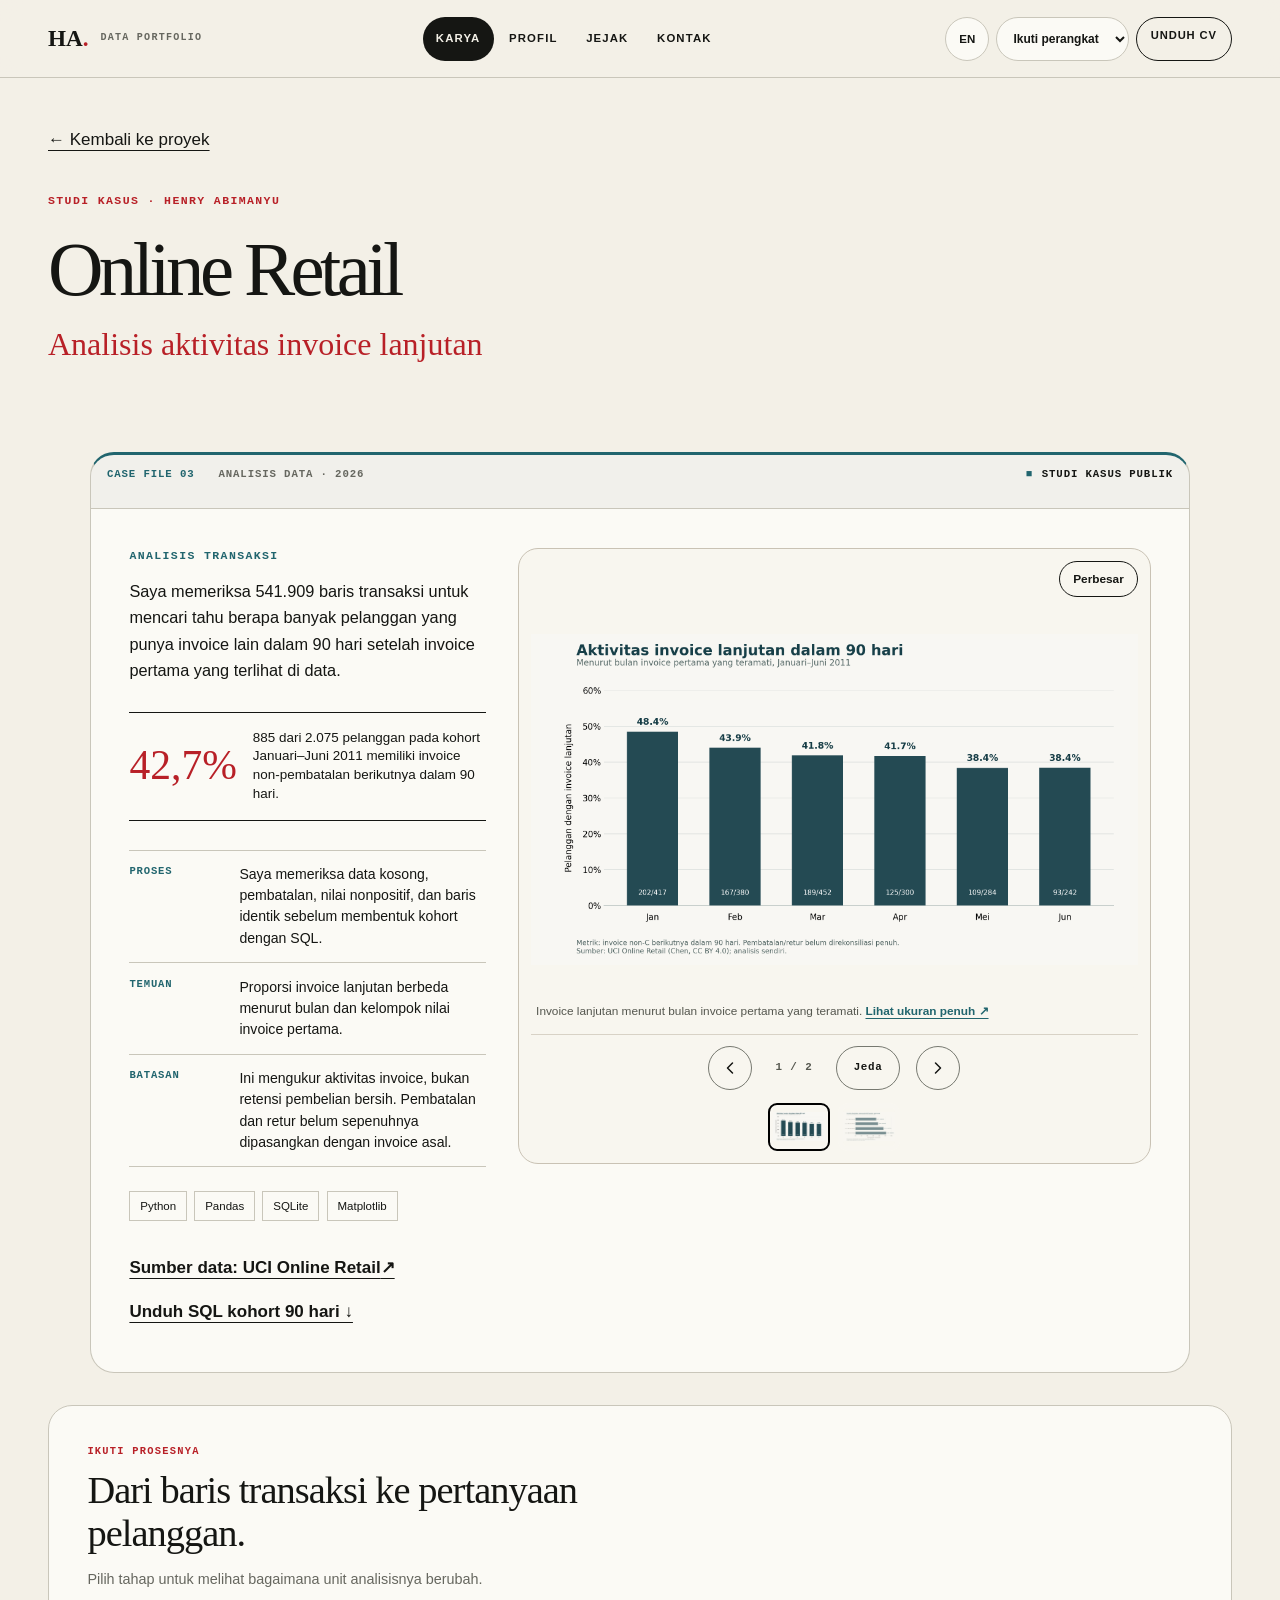
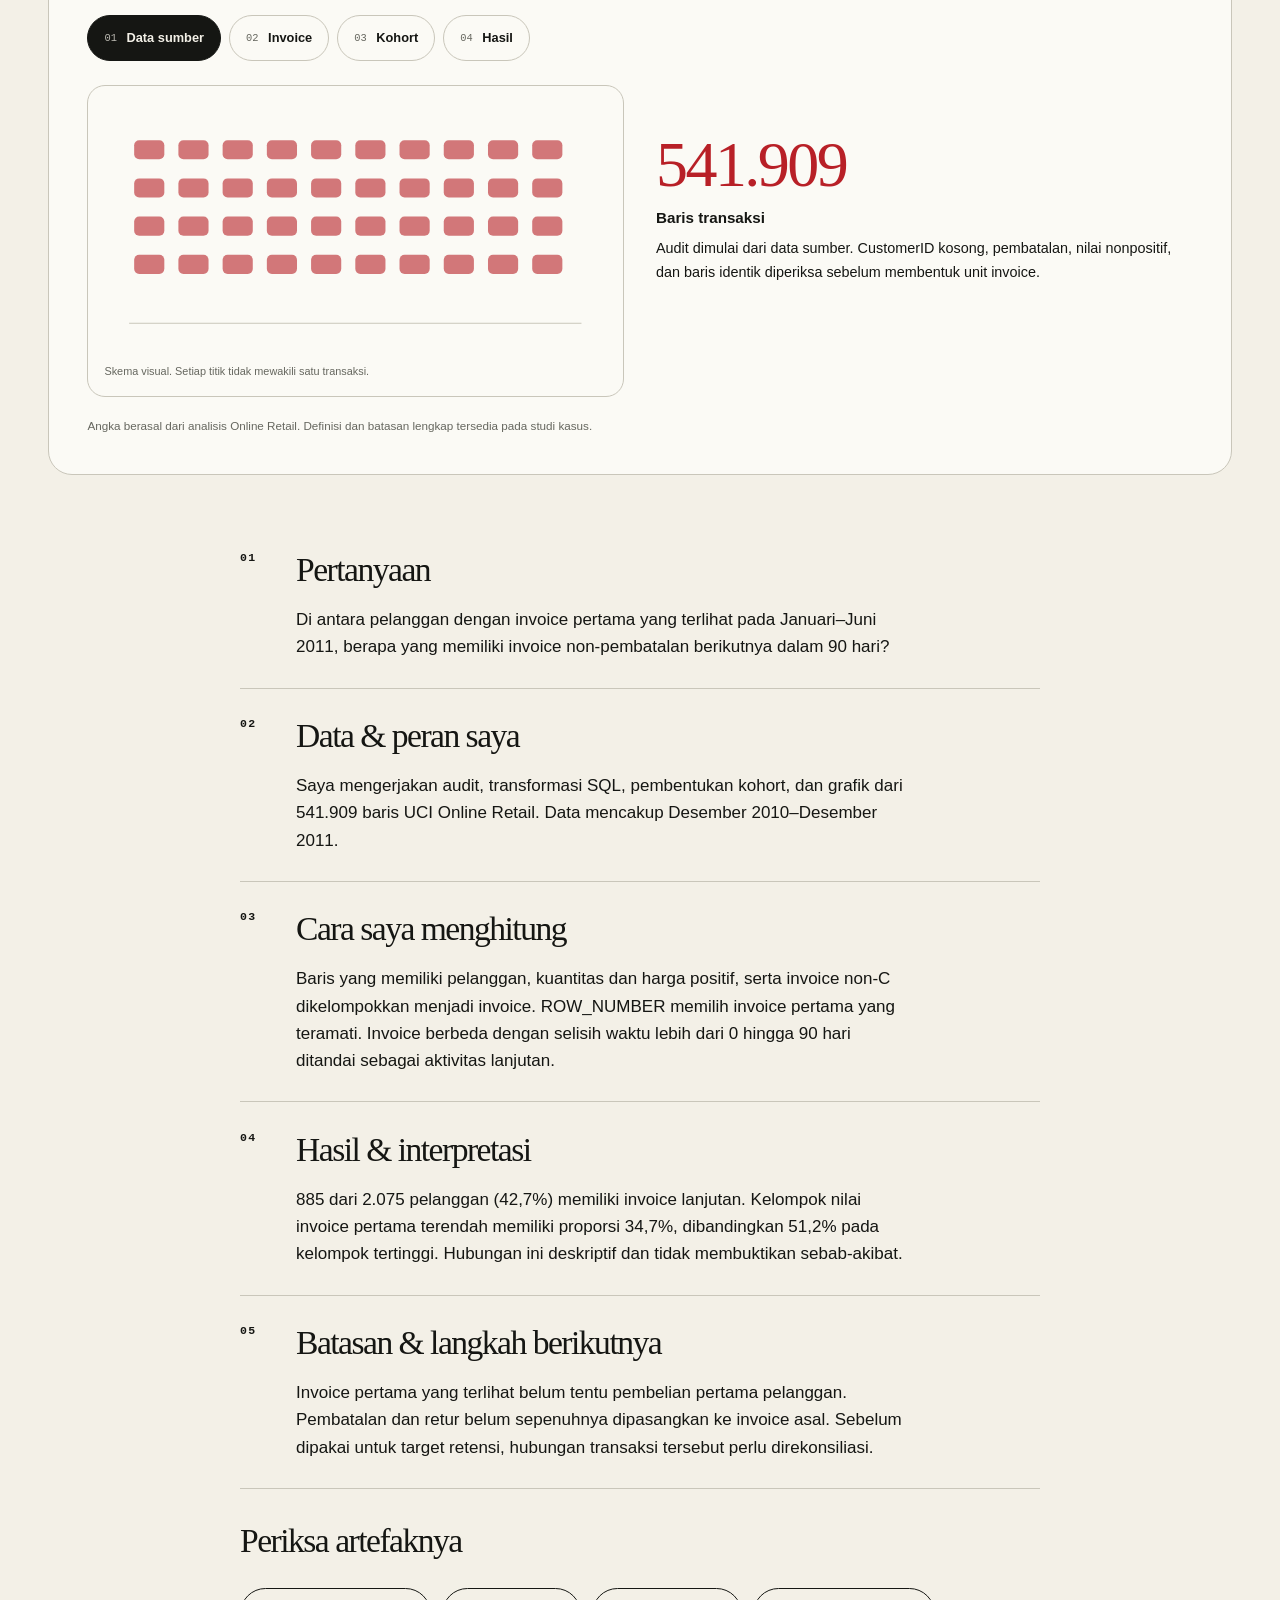
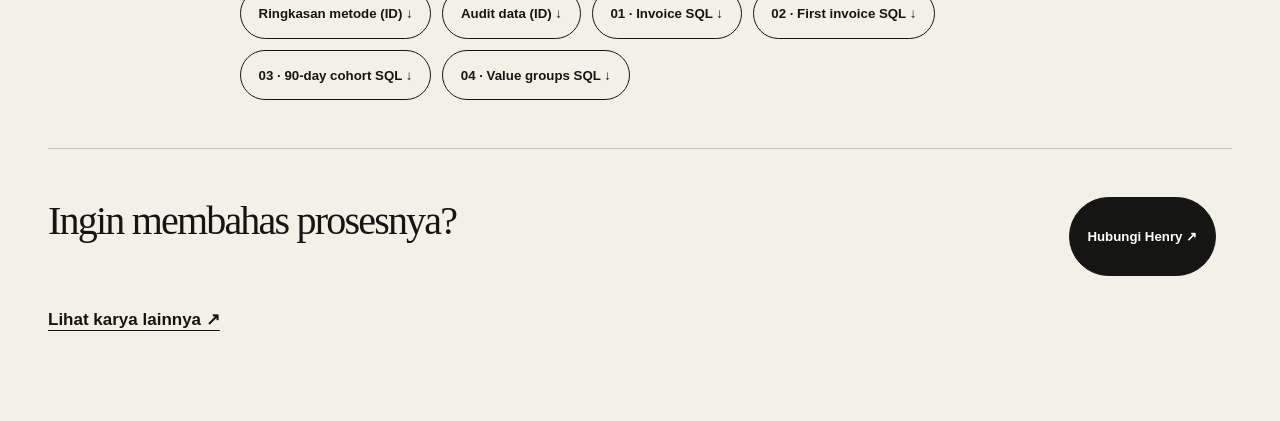
==== commit 45bd6459: "Add interactive data stories and accessible portfolio motion" ====
--- a/projects/online-retail.html
+++ b/projects/online-retail.html
@@ -16,7 +16,7 @@
 <script>try { const t = localStorage.getItem('portfolio-theme') || 'auto'; document.documentElement.dataset.theme = t === 'auto' ? (matchMedia('(prefers-color-scheme: dark)').matches ? 'dark' : 'light') : t; } catch { document.documentElement.dataset.theme = matchMedia('(prefers-color-scheme: dark)').matches ? 'dark' : 'light'; }</script>
 <link href="../styles.css?v=20261103d" rel="stylesheet"/>
 <link href="https://codebims.github.io/projects/online-retail.html" rel="canonical"/><meta content="website" property="og:type"/><meta content="https://codebims.github.io/projects/online-retail.html" property="og:url"/><meta content="Online Retail | Henry Abimanyu" property="og:title"/><meta content="Analisis aktivitas invoice lanjutan" property="og:description"/><meta content="https://codebims.github.io/assets/social-preview.jpg" property="og:image"/><meta content="summary_large_image" name="twitter:card"/><link href="../refinements.css?v=20261115r3" rel="stylesheet"/>
-</head>
+<link href="../motion.css?v=20261115m1" rel="stylesheet"/></head>
 <body class="detail-page">
 <a class="skip-link" href="#konten"><span data-en="Skip to content" data-i18n="a9aeacef3a">Lewati ke konten</span></a><header class="site-header">
 <a aria-label="Kembali ke atas" class="brand" data-en-aria-label="Back to top" href="../index.html#atas">
@@ -30,7 +30,7 @@
 <a class="header-cta" download="" href="../assets/CV-Henry-Abimanyu.pdf?v=20261103v7"><span data-en="Download CV" data-i18n="f8945f24ef">Unduh CV</span></a>
 </div>
 <div aria-hidden="true" class="scroll-progress"></div>
-</header><main class="detail-main" id="konten"><section class="detail-intro"><a class="back-link" href="../index.html#online-retail"><span data-en="← Back to projects" data-i18n="2ea3cccb91">← Kembali ke proyek</span></a><p class="eyebrow"><span data-en="Case study · Henry Abimanyu" data-i18n="7141b2a77b">Studi kasus · Henry Abimanyu</span></p><h1>Online Retail</h1><p class="detail-subtitle"><span data-en="Subsequent invoice activity analysis" data-i18n="1fcf923a62">Analisis aktivitas invoice lanjutan</span></p></section><article class="case-study case-retail detail-evidence" id="online-retail">
+</header><main class="detail-main" id="konten"><section class="detail-intro"><a class="back-link" href="../index.html#online-retail"><span data-en="← Back to projects" data-i18n="2ea3cccb91">← Kembali ke proyek</span></a><p class="eyebrow"><span data-en="Case study · Henry Abimanyu" data-i18n="7141b2a77b">Studi kasus · Henry Abimanyu</span></p><h1 style="view-transition-name:title-online-retail">Online Retail</h1><p class="detail-subtitle"><span data-en="Subsequent invoice activity analysis" data-i18n="1fcf923a62">Analisis aktivitas invoice lanjutan</span></p></section><article class="case-study case-retail detail-evidence" id="online-retail">
 <header class="case-header">
 <div><span class="case-index">Case file 03</span><span class="case-year"><span data-en="Data analysis · 2026" data-i18n="f209459ca7">Analisis data · 2026</span></span></div>
 <p class="case-status"><span data-en="Public case study" data-i18n="f44cc82cb3">Studi kasus publik</span></p>
@@ -53,21 +53,21 @@
 <a class="case-link" href="https://archive.ics.uci.edu/dataset/352/online+retail" rel="noreferrer" target="_blank"><span data-en="Data source: UCI Online Retail" data-i18n="ce20005558">Sumber data: UCI Online Retail </span><span aria-hidden="true">↗</span></a>
 <a class="case-link" download="" href="../assets/online-retail/03_repeat_purchase.sql"><span data-en="Download the 90-day cohort SQL ↓" data-i18n="200cb8929b">Unduh SQL kohort 90 hari ↓</span></a></div>
 <div aria-label="Grafik analisis Online Retail" aria-roledescription="carousel" class="project-gallery" data-en-aria-label="Online Retail analysis charts" data-gallery="" role="region" tabindex="0">
-<figure aria-label="1 dari 2" aria-roledescription="slide" data-gallery-slide="" role="group"><img alt="Persentase pelanggan dengan invoice lanjutan dalam 90 hari menurut bulan, Januari sampai Juni 2011" data-en-alt="Share of customers with a subsequent invoice within 90 days, by month from January to June 2011" decoding="async" height="1080" loading="lazy" src="../assets/online-retail-by-month.png" width="1980"/><figcaption><span data-en="Subsequent invoices by month of first observed invoice." data-i18n="3a1e100fe4">Invoice lanjutan menurut bulan invoice pertama yang teramati. </span><a href="../assets/online-retail-by-month.png" rel="noreferrer" target="_blank"><span data-en="View full size ↗" data-i18n="58f14e5460">Lihat ukuran penuh ↗</span></a></figcaption></figure>
+<figure aria-label="1 dari 2" aria-roledescription="slide" data-gallery-slide="" role="group"><img alt="Persentase pelanggan dengan invoice lanjutan dalam 90 hari menurut bulan, Januari sampai Juni 2011" data-en-alt="Share of customers with a subsequent invoice within 90 days, by month from January to June 2011" decoding="async" height="1080" loading="lazy" src="../assets/online-retail-by-month.png" style="view-transition-name:cover-online-retail" width="1980"/><figcaption><span data-en="Subsequent invoices by month of first observed invoice." data-i18n="3a1e100fe4">Invoice lanjutan menurut bulan invoice pertama yang teramati. </span><a href="../assets/online-retail-by-month.png" rel="noreferrer" target="_blank"><span data-en="View full size ↗" data-i18n="58f14e5460">Lihat ukuran penuh ↗</span></a></figcaption></figure>
 <figure aria-label="2 dari 2" aria-roledescription="slide" data-gallery-slide="" hidden="" role="group"><img alt="Persentase invoice lanjutan menurut empat kelompok nilai invoice pertama" data-en-alt="Subsequent invoice share by four first-invoice value groups" decoding="async" height="1080" loading="lazy" src="../assets/online-retail-by-first-invoice.png" width="1980"/><figcaption><span data-en="Comparison by first invoice value. This relationship is descriptive." data-i18n="0e38d37c36">Perbandingan menurut nilai invoice pertama. Hubungan ini bersifat deskriptif. </span><a href="../assets/online-retail-by-first-invoice.png" rel="noreferrer" target="_blank"><span data-en="View full size ↗" data-i18n="58f14e5460">Lihat ukuran penuh ↗</span></a></figcaption></figure>
-<div class="gallery-controls"><button aria-label="Grafik sebelumnya" data-gallery-prev="" type="button"><svg aria-hidden="true" viewbox="0 0 24 24"><path d="m15 18-6-6 6-6"></path></svg></button><p aria-live="polite"><span data-gallery-current="">1</span><span aria-hidden="true"> / </span><span data-gallery-total="">2</span></p><button class="gallery-autoplay" data-gallery-toggle="" type="button">Jeda</button><button aria-label="Grafik berikutnya" data-gallery-next="" type="button"><svg aria-hidden="true" viewbox="0 0 24 24"><path d="m9 18 6-6-6-6"></path></svg></button></div>
+<div class="gallery-controls"><button aria-label="Grafik sebelumnya" data-gallery-prev="" type="button"><svg aria-hidden="true" viewBox="0 0 24 24"><path d="m15 18-6-6 6-6"></path></svg></button><p aria-live="polite"><span data-gallery-current="">1</span><span aria-hidden="true"> / </span><span data-gallery-total="">2</span></p><button class="gallery-autoplay" data-gallery-toggle="" type="button">Jeda</button><button aria-label="Grafik berikutnya" data-gallery-next="" type="button"><svg aria-hidden="true" viewBox="0 0 24 24"><path d="m9 18 6-6-6-6"></path></svg></button></div>
 </div>
 </div>
-</article><section aria-label="Proses studi kasus" class="case-narrative" data-en-aria-label="Case study process"><article><span class="micro-label">01</span><div><h2><span data-en="Question" data-i18n="9ef0627ffa">Pertanyaan</span></h2><p><span data-en="Among customers whose first observed invoice was in January–June 2011, how many had another non-cancellation invoice within 90 days?" data-i18n="6760828bca">Di antara pelanggan dengan invoice pertama yang terlihat pada Januari–Juni 2011, berapa yang memiliki invoice non-pembatalan berikutnya dalam 90 hari?</span></p></div></article><article><span class="micro-label">02</span><div><h2><span data-en="Data &amp; my role" data-i18n="fbcd9d265a">Data &amp; peran saya</span></h2><p><span data-en="I audited, transformed, formed cohorts, and plotted 541,909 UCI Online Retail rows. The data covers December 2010–December 2011." data-i18n="29da159cd5">Saya mengerjakan audit, transformasi SQL, pembentukan kohort, dan grafik dari 541.909 baris UCI Online Retail. Data mencakup Desember 2010–Desember 2011.</span></p></div></article><article><span class="micro-label">03</span><div><h2><span data-en="How I calculated it" data-i18n="d358c71d58">Cara saya menghitung</span></h2><p><span data-en="Rows with a customer, positive quantity and price, and a non-C invoice were grouped into invoices. ROW_NUMBER identifies the first observed invoice. Another invoice more than 0 and up to 90 days later counts as subsequent activity." data-i18n="a4d01e84d5">Baris yang memiliki pelanggan, kuantitas dan harga positif, serta invoice non-C dikelompokkan menjadi invoice. ROW_NUMBER memilih invoice pertama yang teramati. Invoice berbeda dengan selisih waktu lebih dari 0 hingga 90 hari ditandai sebagai aktivitas lanjutan.</span></p></div></article><article><span class="micro-label">04</span><div><h2><span data-en="Results &amp; interpretation" data-i18n="4be7c2ff15">Hasil &amp; interpretasi</span></h2><p><span data-en="885 of 2,075 customers (42.7%) had a subsequent invoice. The lowest first-invoice value group had a share of 34.7%, compared with 51.2% in the highest group. This is descriptive, not causal." data-i18n="2f5989b603">885 dari 2.075 pelanggan (42,7%) memiliki invoice lanjutan. Kelompok nilai invoice pertama terendah memiliki proporsi 34,7%, dibandingkan 51,2% pada kelompok tertinggi. Hubungan ini deskriptif dan tidak membuktikan sebab-akibat.</span></p></div></article><article><span class="micro-label">05</span><div><h2><span data-en="Limitations &amp; next steps" data-i18n="d0c1d529b1">Batasan &amp; langkah berikutnya</span></h2><p><span data-en="The first observed invoice may not be the customer’s first purchase. Cancellations and returns are not fully matched to their original invoices. Those transactions need reconciliation before using this for retention targets." data-i18n="ec0aed7b8c">Invoice pertama yang terlihat belum tentu pembelian pertama pelanggan. Pembatalan dan retur belum sepenuhnya dipasangkan ke invoice asal. Sebelum dipakai untuk target retensi, hubungan transaksi tersebut perlu direkonsiliasi.</span></p></div></article><div class="artifact-links"><h2><span data-en="Examine the artifacts" data-i18n="b3c57e2d57">Periksa artefaknya</span></h2><a class="button button-quiet" download="" href="../assets/online-retail/CASE_STUDY.md"><span data-en="Method summary (Indonesian) ↓" data-i18n="f592ae3d85">Ringkasan metode (ID) ↓</span></a><a class="button button-quiet" download="" href="../assets/online-retail/DATA_AUDIT.md"><span data-en="Data audit (Indonesian) ↓" data-i18n="646fed4a67">Audit data (ID) ↓</span></a><a class="button button-quiet" download="" href="../assets/online-retail/01_invoice_table.sql">01 · Invoice SQL ↓</a><a class="button button-quiet" download="" href="../assets/online-retail/02_first_purchase.sql">02 · First invoice SQL ↓</a><a class="button button-quiet" download="" href="../assets/online-retail/03_repeat_purchase.sql">03 · 90-day cohort SQL ↓</a><a class="button button-quiet" download="" href="../assets/online-retail/04_first_invoice_segments.sql">04 · Value groups SQL ↓</a></div></section><section class="detail-next"><h2><span data-en="Want to discuss the process?" data-i18n="6f3fbe0f9d">Ingin membahas prosesnya?</span></h2><a class="button" href="mailto:abimkaizen@gmail.com"><span data-en="Contact Henry ↗" data-i18n="c12e56bfae">Hubungi Henry ↗</span></a><a class="case-link" href="../index.html#karya"><span data-en="See more work ↗" data-i18n="859b69c898">Lihat karya lainnya ↗</span></a></section></main>
+</article><section aria-label="Proses analisis Online Retail" class="case-lab retail-lab" data-en-aria-label="Online Retail analysis process" data-story="retail"><div class="lab-heading"><p class="micro-label"><span data-en="Follow the process" data-i18n="56945d2d3c">Ikuti prosesnya</span></p><h3><span data-en="From transaction rows to a customer question." data-i18n="9b81183eac">Dari baris transaksi ke pertanyaan pelanggan.</span></h3><p><span data-en="Choose a step to see how the unit of analysis changes." data-i18n="8d94a716a2">Pilih tahap untuk melihat bagaimana unit analisisnya berubah.</span></p></div><div aria-label="Tahap analisis" class="story-steps" data-en-aria-label="Analysis steps"><button aria-pressed="true" data-story-step="0" type="button"><small>01</small><span data-en="Source rows" data-i18n="624c224def">Data sumber</span></button><button aria-pressed="false" data-story-step="1" type="button"><small>02</small><span data-en="Invoices" data-i18n="f9f38818c4">Invoice</span></button><button aria-pressed="false" data-story-step="2" type="button"><small>03</small><span data-en="Cohort" data-i18n="8ceeb52a5d">Kohort</span></button><button aria-pressed="false" data-story-step="3" type="button"><small>04</small><span data-en="Result" data-i18n="c123e27cee">Hasil</span></button></div><div class="story-stage"><div aria-hidden="true" class="story-figure"><svg viewBox="0 0 500 260"><path class="story-axis" d="M25 220H475"></path><rect class="story-token" height="19" rx="5" style="--token:0" width="30" x="30" y="38"></rect><rect class="story-token" height="19" rx="5" style="--token:1" width="30" x="74" y="38"></rect><rect class="story-token" height="19" rx="5" style="--token:2" width="30" x="118" y="38"></rect><rect class="story-token" height="19" rx="5" style="--token:3" width="30" x="162" y="38"></rect><rect class="story-token" height="19" rx="5" style="--token:4" width="30" x="206" y="38"></rect><rect class="story-token" height="19" rx="5" style="--token:5" width="30" x="250" y="38"></rect><rect class="story-token" height="19" rx="5" style="--token:6" width="30" x="294" y="38"></rect><rect class="story-token" height="19" rx="5" style="--token:7" width="30" x="338" y="38"></rect><rect class="story-token" height="19" rx="5" style="--token:8" width="30" x="382" y="38"></rect><rect class="story-token" height="19" rx="5" style="--token:9" width="30" x="426" y="38"></rect><rect class="story-token" height="19" rx="5" style="--token:10" width="30" x="30" y="76"></rect><rect class="story-token" height="19" rx="5" style="--token:11" width="30" x="74" y="76"></rect><rect class="story-token" height="19" rx="5" style="--token:12" width="30" x="118" y="76"></rect><rect class="story-token" height="19" rx="5" style="--token:13" width="30" x="162" y="76"></rect><rect class="story-token" height="19" rx="5" style="--token:14" width="30" x="206" y="76"></rect><rect class="story-token" height="19" rx="5" style="--token:15" width="30" x="250" y="76"></rect><rect class="story-token" height="19" rx="5" style="--token:16" width="30" x="294" y="76"></rect><rect class="story-token" height="19" rx="5" style="--token:17" width="30" x="338" y="76"></rect><rect class="story-token" height="19" rx="5" style="--token:18" width="30" x="382" y="76"></rect><rect class="story-token" height="19" rx="5" style="--token:19" width="30" x="426" y="76"></rect><rect class="story-token" height="19" rx="5" style="--token:20" width="30" x="30" y="114"></rect><rect class="story-token" height="19" rx="5" style="--token:21" width="30" x="74" y="114"></rect><rect class="story-token" height="19" rx="5" style="--token:22" width="30" x="118" y="114"></rect><rect class="story-token" height="19" rx="5" style="--token:23" width="30" x="162" y="114"></rect><rect class="story-token" height="19" rx="5" style="--token:24" width="30" x="206" y="114"></rect><rect class="story-token" height="19" rx="5" style="--token:25" width="30" x="250" y="114"></rect><rect class="story-token" height="19" rx="5" style="--token:26" width="30" x="294" y="114"></rect><rect class="story-token" height="19" rx="5" style="--token:27" width="30" x="338" y="114"></rect><rect class="story-token" height="19" rx="5" style="--token:28" width="30" x="382" y="114"></rect><rect class="story-token" height="19" rx="5" style="--token:29" width="30" x="426" y="114"></rect><rect class="story-token" height="19" rx="5" style="--token:30" width="30" x="30" y="152"></rect><rect class="story-token" height="19" rx="5" style="--token:31" width="30" x="74" y="152"></rect><rect class="story-token" height="19" rx="5" style="--token:32" width="30" x="118" y="152"></rect><rect class="story-token" height="19" rx="5" style="--token:33" width="30" x="162" y="152"></rect><rect class="story-token" height="19" rx="5" style="--token:34" width="30" x="206" y="152"></rect><rect class="story-token" height="19" rx="5" style="--token:35" width="30" x="250" y="152"></rect><rect class="story-token" height="19" rx="5" style="--token:36" width="30" x="294" y="152"></rect><rect class="story-token" height="19" rx="5" style="--token:37" width="30" x="338" y="152"></rect><rect class="story-token" height="19" rx="5" style="--token:38" width="30" x="382" y="152"></rect><rect class="story-token" height="19" rx="5" style="--token:39" width="30" x="426" y="152"></rect><path class="story-result-line" d="M50 110 H425 l-18 -18 M425 110 l-18 18"></path></svg><small><span data-en="Visual schematic. A point does not represent one transaction." data-i18n="e72a042fd8">Skema visual. Setiap titik tidak mewakili satu transaksi.</span></small></div><div class="story-reading"><div data-story-panel="0"><strong class="story-number" data-en="541,909" data-i18n="number-541.909"><span data-en="541909" data-i18n="8f34410bc0">541.909</span></strong><h4><span data-en="Transaction rows" data-i18n="28790517eb">Baris transaksi</span></h4><p><span data-en="The audit starts with source rows. Missing customers, cancellations, nonpositive values, and identical rows are checked before forming invoices." data-i18n="ea8e9447fc">Audit dimulai dari data sumber. CustomerID kosong, pembatalan, nilai nonpositif, dan baris identik diperiksa sebelum membentuk unit invoice.</span></p></div><div data-story-panel="1" hidden=""><strong class="story-number" data-en="18,532" data-i18n="number-18.532"><span data-en="18532" data-i18n="4ac9ed9eef">18.532</span></strong><h4><span data-en="Non-C invoices" data-i18n="591a7cca26">Invoice non-C</span></h4><p><span data-en="Rows with a customer, positive price and quantity are grouped by invoice, covering 4,338 customers. Later cancellations remain unreconciled." data-i18n="e2ef396762">Baris dengan pelanggan, harga dan kuantitas positif dikelompokkan per invoice. Hasilnya mencakup 4.338 pelanggan. Pembatalan berikutnya belum direkonsiliasi.</span></p></div><div data-story-panel="2" hidden=""><strong class="story-number" data-en="2,075" data-i18n="number-2.075"><span data-en="2075" data-i18n="f3a08a9595">2.075</span></strong><h4><span data-en="Customers in the cohort" data-i18n="4abb85bd72">Pelanggan dalam kohort</span></h4><p><span data-en="ROW_NUMBER selects the first observed invoice. The cohort is limited to January–June 2011 so the 90-day observation window is covered." data-i18n="ffbd43834e">ROW_NUMBER memilih invoice pertama yang teramati. Kohort dibatasi Januari–Juni 2011 agar jendela observasi 90 hari tercakup.</span></p></div><div data-story-panel="3" hidden=""><strong class="story-number" data-en="42.7%" data-i18n="number-42,7%"><span data-en="42.7%" data-i18n="db38031f7f">42,7%</span></strong><h4><span data-en="885 of 2,075 customers" data-i18n="adf70bf249">885 dari 2.075 pelanggan</span></h4><p><span data-en="Another non-C invoice occurs more than 0 and up to 90 days later. This is subsequent invoice activity, not net purchase retention or causality." data-i18n="d46c1834f3">Ada invoice non-C lain dalam lebih dari 0 hingga 90 hari. Ini aktivitas invoice lanjutan, bukan retensi pembelian bersih atau hubungan sebab-akibat.</span></p></div></div></div><p class="lab-source"><span data-en="Figures come from the Online Retail analysis. Full definitions and limitations are included in the case study." data-i18n="c19dbfbd3f">Angka berasal dari analisis Online Retail. Definisi dan batasan lengkap tersedia pada studi kasus.</span></p></section><section aria-label="Proses studi kasus" class="case-narrative" data-en-aria-label="Case study process"><article><span class="micro-label">01</span><div><h2><span data-en="Question" data-i18n="9ef0627ffa">Pertanyaan</span></h2><p><span data-en="Among customers whose first observed invoice was in January–June 2011, how many had another non-cancellation invoice within 90 days?" data-i18n="6760828bca">Di antara pelanggan dengan invoice pertama yang terlihat pada Januari–Juni 2011, berapa yang memiliki invoice non-pembatalan berikutnya dalam 90 hari?</span></p></div></article><article><span class="micro-label">02</span><div><h2><span data-en="Data &amp; my role" data-i18n="fbcd9d265a">Data &amp; peran saya</span></h2><p><span data-en="I audited, transformed, formed cohorts, and plotted 541,909 UCI Online Retail rows. The data covers December 2010–December 2011." data-i18n="29da159cd5">Saya mengerjakan audit, transformasi SQL, pembentukan kohort, dan grafik dari 541.909 baris UCI Online Retail. Data mencakup Desember 2010–Desember 2011.</span></p></div></article><article><span class="micro-label">03</span><div><h2><span data-en="How I calculated it" data-i18n="d358c71d58">Cara saya menghitung</span></h2><p><span data-en="Rows with a customer, positive quantity and price, and a non-C invoice were grouped into invoices. ROW_NUMBER identifies the first observed invoice. Another invoice more than 0 and up to 90 days later counts as subsequent activity." data-i18n="a4d01e84d5">Baris yang memiliki pelanggan, kuantitas dan harga positif, serta invoice non-C dikelompokkan menjadi invoice. ROW_NUMBER memilih invoice pertama yang teramati. Invoice berbeda dengan selisih waktu lebih dari 0 hingga 90 hari ditandai sebagai aktivitas lanjutan.</span></p></div></article><article><span class="micro-label">04</span><div><h2><span data-en="Results &amp; interpretation" data-i18n="4be7c2ff15">Hasil &amp; interpretasi</span></h2><p><span data-en="885 of 2,075 customers (42.7%) had a subsequent invoice. The lowest first-invoice value group had a share of 34.7%, compared with 51.2% in the highest group. This is descriptive, not causal." data-i18n="2f5989b603">885 dari 2.075 pelanggan (42,7%) memiliki invoice lanjutan. Kelompok nilai invoice pertama terendah memiliki proporsi 34,7%, dibandingkan 51,2% pada kelompok tertinggi. Hubungan ini deskriptif dan tidak membuktikan sebab-akibat.</span></p></div></article><article><span class="micro-label">05</span><div><h2><span data-en="Limitations &amp; next steps" data-i18n="d0c1d529b1">Batasan &amp; langkah berikutnya</span></h2><p><span data-en="The first observed invoice may not be the customer’s first purchase. Cancellations and returns are not fully matched to their original invoices. Those transactions need reconciliation before using this for retention targets." data-i18n="ec0aed7b8c">Invoice pertama yang terlihat belum tentu pembelian pertama pelanggan. Pembatalan dan retur belum sepenuhnya dipasangkan ke invoice asal. Sebelum dipakai untuk target retensi, hubungan transaksi tersebut perlu direkonsiliasi.</span></p></div></article><div class="artifact-links"><h2><span data-en="Examine the artifacts" data-i18n="b3c57e2d57">Periksa artefaknya</span></h2><a class="button button-quiet" download="" href="../assets/online-retail/CASE_STUDY.md"><span data-en="Method summary (Indonesian) ↓" data-i18n="f592ae3d85">Ringkasan metode (ID) ↓</span></a><a class="button button-quiet" download="" href="../assets/online-retail/DATA_AUDIT.md"><span data-en="Data audit (Indonesian) ↓" data-i18n="646fed4a67">Audit data (ID) ↓</span></a><a class="button button-quiet" download="" href="../assets/online-retail/01_invoice_table.sql">01 · Invoice SQL ↓</a><a class="button button-quiet" download="" href="../assets/online-retail/02_first_purchase.sql">02 · First invoice SQL ↓</a><a class="button button-quiet" download="" href="../assets/online-retail/03_repeat_purchase.sql">03 · 90-day cohort SQL ↓</a><a class="button button-quiet" download="" href="../assets/online-retail/04_first_invoice_segments.sql">04 · Value groups SQL ↓</a></div></section><section class="detail-next"><h2><span data-en="Want to discuss the process?" data-i18n="6f3fbe0f9d">Ingin membahas prosesnya?</span></h2><a class="button" href="mailto:abimkaizen@gmail.com"><span data-en="Contact Henry ↗" data-i18n="c12e56bfae">Hubungi Henry ↗</span></a><a class="case-link" href="../index.html#karya"><span data-en="See more work ↗" data-i18n="859b69c898">Lihat karya lainnya ↗</span></a></section></main>
 <svg aria-hidden="true" class="icon-library" focusable="false" xmlns="http://www.w3.org/2000/svg">
-<symbol id="icon-gmail" viewbox="0 0 24 24"><path d="M3 6.5 12 13l9-6.5v11.8a1.7 1.7 0 0 1-1.7 1.7H4.7A1.7 1.7 0 0 1 3 18.3Z" fill="none" stroke="#4285f4" stroke-width="2.2"></path><path d="M3 6.5 12 13l9-6.5" fill="none" stroke="#ea4335" stroke-linecap="round" stroke-linejoin="round" stroke-width="2.2"></path><path d="M3 8v10.3A1.7 1.7 0 0 0 4.7 20H6V9" fill="none" stroke="#34a853" stroke-width="2.2"></path><path d="M18 9v11h1.3a1.7 1.7 0 0 0 1.7-1.7V8" fill="none" stroke="#fbbc04" stroke-width="2.2"></path></symbol>
-<symbol id="icon-linkedin" viewbox="0 0 24 24"><path d="M5.2 8.6H2.4V21h2.8zM3.8 2.5a1.65 1.65 0 1 0 0 3.3 1.65 1.65 0 0 0 0-3.3ZM21.6 13.9c0-3.75-2-5.5-4.7-5.5a4.05 4.05 0 0 0-3.65 2V8.6h-2.8V21h2.8v-6.15c0-1.62.31-3.18 2.3-3.18 1.96 0 1.98 1.84 1.98 3.29V21h2.8z"></path></symbol>
-<symbol id="icon-instagram" viewbox="0 0 24 24"><rect fill="none" height="18" rx="5" stroke="currentColor" stroke-width="2" width="18" x="3" y="3"></rect><circle cx="12" cy="12" fill="none" r="4.1" stroke="currentColor" stroke-width="2"></circle><circle cx="17.7" cy="6.5" r="1.15"></circle></symbol>
-<symbol id="icon-github" viewbox="0 0 24 24"><path d="M12 .9a11.1 11.1 0 0 0-3.5 21.63c.56.1.76-.24.76-.54v-2.1c-3.1.68-3.76-1.32-3.76-1.32-.51-1.3-1.24-1.65-1.24-1.65-1.01-.69.08-.68.08-.68 1.12.08 1.71 1.15 1.71 1.15 1 1.7 2.62 1.21 3.26.92.1-.72.39-1.21.71-1.49-2.48-.28-5.09-1.24-5.09-5.53 0-1.22.44-2.22 1.15-3-.12-.28-.5-1.42.11-2.96 0 0 .94-.3 3.08 1.14a10.7 10.7 0 0 1 5.6 0c2.14-1.44 3.08-1.14 3.08-1.14.61 1.54.23 2.68.11 2.96.72.78 1.15 1.78 1.15 3 0 4.3-2.61 5.24-5.1 5.52.4.35.76 1.03.76 2.08v3.1c0 .3.2.65.77.54A11.1 11.1 0 0 0 12 .9Z"></path></symbol>
-<symbol id="icon-whatsapp" viewbox="0 0 24 24"><path d="M20.5 3.5A11.8 11.8 0 0 0 2 17.7L.5 23.5l6-1.6A11.8 11.8 0 0 0 20.5 3.5ZM12 21a9.7 9.7 0 0 1-4.9-1.3l-.4-.2-3.6 1 1-3.5-.3-.5A9.8 9.8 0 1 1 12 21Zm5.4-7.3c-.3-.1-1.7-.8-2-.9-.3-.1-.5-.1-.7.2l-.9 1.1c-.2.2-.4.2-.7.1-.3-.2-1.2-.4-2.3-1.4-.9-.8-1.4-1.7-1.6-2-.2-.3 0-.5.1-.6l.5-.6.3-.5c.1-.2 0-.4 0-.5 0-.1-.7-1.6-.9-2.1-.2-.5-.5-.4-.7-.4h-.6c-.2 0-.5.1-.8.4-.3.3-1 1-1 2.4s1 2.8 1.1 3c.1.2 2 3.1 4.9 4.3.7.3 1.2.4 1.6.5.7.2 1.3.2 1.8.1.6-.1 1.7-.7 1.9-1.3.2-.6.2-1.2.2-1.3-.1-.1-.3-.2-.6-.4Z"></path></symbol>
-<symbol id="icon-download" viewbox="0 0 24 24"><path d="M12 3v12m0 0 4.5-4.5M12 15l-4.5-4.5M4 17v3h16v-3" fill="none" stroke="currentColor" stroke-linecap="round" stroke-linejoin="round" stroke-width="1.8"></path></symbol>
+<symbol id="icon-gmail" viewBox="0 0 24 24"><path d="M3 6.5 12 13l9-6.5v11.8a1.7 1.7 0 0 1-1.7 1.7H4.7A1.7 1.7 0 0 1 3 18.3Z" fill="none" stroke="#4285f4" stroke-width="2.2"></path><path d="M3 6.5 12 13l9-6.5" fill="none" stroke="#ea4335" stroke-linecap="round" stroke-linejoin="round" stroke-width="2.2"></path><path d="M3 8v10.3A1.7 1.7 0 0 0 4.7 20H6V9" fill="none" stroke="#34a853" stroke-width="2.2"></path><path d="M18 9v11h1.3a1.7 1.7 0 0 0 1.7-1.7V8" fill="none" stroke="#fbbc04" stroke-width="2.2"></path></symbol>
+<symbol id="icon-linkedin" viewBox="0 0 24 24"><path d="M5.2 8.6H2.4V21h2.8zM3.8 2.5a1.65 1.65 0 1 0 0 3.3 1.65 1.65 0 0 0 0-3.3ZM21.6 13.9c0-3.75-2-5.5-4.7-5.5a4.05 4.05 0 0 0-3.65 2V8.6h-2.8V21h2.8v-6.15c0-1.62.31-3.18 2.3-3.18 1.96 0 1.98 1.84 1.98 3.29V21h2.8z"></path></symbol>
+<symbol id="icon-instagram" viewBox="0 0 24 24"><rect fill="none" height="18" rx="5" stroke="currentColor" stroke-width="2" width="18" x="3" y="3"></rect><circle cx="12" cy="12" fill="none" r="4.1" stroke="currentColor" stroke-width="2"></circle><circle cx="17.7" cy="6.5" r="1.15"></circle></symbol>
+<symbol id="icon-github" viewBox="0 0 24 24"><path d="M12 .9a11.1 11.1 0 0 0-3.5 21.63c.56.1.76-.24.76-.54v-2.1c-3.1.68-3.76-1.32-3.76-1.32-.51-1.3-1.24-1.65-1.24-1.65-1.01-.69.08-.68.08-.68 1.12.08 1.71 1.15 1.71 1.15 1 1.7 2.62 1.21 3.26.92.1-.72.39-1.21.71-1.49-2.48-.28-5.09-1.24-5.09-5.53 0-1.22.44-2.22 1.15-3-.12-.28-.5-1.42.11-2.96 0 0 .94-.3 3.08 1.14a10.7 10.7 0 0 1 5.6 0c2.14-1.44 3.08-1.14 3.08-1.14.61 1.54.23 2.68.11 2.96.72.78 1.15 1.78 1.15 3 0 4.3-2.61 5.24-5.1 5.52.4.35.76 1.03.76 2.08v3.1c0 .3.2.65.77.54A11.1 11.1 0 0 0 12 .9Z"></path></symbol>
+<symbol id="icon-whatsapp" viewBox="0 0 24 24"><path d="M20.5 3.5A11.8 11.8 0 0 0 2 17.7L.5 23.5l6-1.6A11.8 11.8 0 0 0 20.5 3.5ZM12 21a9.7 9.7 0 0 1-4.9-1.3l-.4-.2-3.6 1 1-3.5-.3-.5A9.8 9.8 0 1 1 12 21Zm5.4-7.3c-.3-.1-1.7-.8-2-.9-.3-.1-.5-.1-.7.2l-.9 1.1c-.2.2-.4.2-.7.1-.3-.2-1.2-.4-2.3-1.4-.9-.8-1.4-1.7-1.6-2-.2-.3 0-.5.1-.6l.5-.6.3-.5c.1-.2 0-.4 0-.5 0-.1-.7-1.6-.9-2.1-.2-.5-.5-.4-.7-.4h-.6c-.2 0-.5.1-.8.4-.3.3-1 1-1 2.4s1 2.8 1.1 3c.1.2 2 3.1 4.9 4.3.7.3 1.2.4 1.6.5.7.2 1.3.2 1.8.1.6-.1 1.7-.7 1.9-1.3.2-.6.2-1.2.2-1.3-.1-.1-.3-.2-.6-.4Z"></path></symbol>
+<symbol id="icon-download" viewBox="0 0 24 24"><path d="M12 3v12m0 0 4.5-4.5M12 15l-4.5-4.5M4 17v3h16v-3" fill="none" stroke="currentColor" stroke-linecap="round" stroke-linejoin="round" stroke-width="1.8"></path></symbol>
 </svg>
-<dialog aria-labelledby="media-title" id="media-dialog"><div class="media-dialog-toolbar"><h2 id="media-title"><span data-en="A closer look" data-i18n="27f62893cc">Lihat lebih dekat</span></h2><button class="button button-quiet" data-close-media="" type="button">Tutup ×</button></div><div class="media-scroll"><img alt="" id="media-image"/></div><p id="media-caption"></p></dialog><script src="../i18n.js?v=20261115r3"></script>
-<script src="../app.js?v=20261115r3"></script>
-<script src="../analytics-config.js?v=20261115r3"></script><script src="../analytics.js?v=20261115r3"></script></body>
+<dialog aria-labelledby="media-title" id="media-dialog"><div class="media-dialog-toolbar"><h2 id="media-title"><span data-en="A closer look" data-i18n="27f62893cc">Lihat lebih dekat</span></h2><button class="button button-quiet" data-close-media="" type="button">Tutup ×</button></div><div class="media-scroll"><img alt="" id="media-image"/></div><p id="media-caption"></p></dialog><script src="../i18n.js?v=20261115m1"></script>
+<script src="../app.js?v=20261115m1"></script>
+<script src="../analytics-config.js?v=20261115r3"></script><script src="../analytics.js?v=20261115r3"></script><script src="../motion-models.js?v=20261115m1"></script><script src="../motion.js?v=20261115m1"></script></body>
 </html>
--- a/motion.css
+++ b/motion.css
@@ -0,0 +1,139 @@
+/* One motion vocabulary: gather, align, reveal. Content stays accessible without animation. */
+@view-transition { navigation: auto; }
+::view-transition-group(*) { animation-duration: .62s; animation-timing-function: cubic-bezier(.2,.8,.2,1); }
+::view-transition-old(root) { animation: page-out .16s ease both; }
+::view-transition-new(root) { animation: page-in .24s ease both; }
+::view-transition-group(site-header) { animation-duration: 0s; }
+@keyframes page-out { to { opacity:0; } }
+@keyframes page-in { from { opacity:0; } }
+.site-header { view-transition-name: site-header; }
+.hero { grid-template-columns: minmax(0,1.2fr) minmax(330px,.9fr); gap: clamp(2rem,5vw,5rem); }
+.hero-profile { width:100%; max-width:480px; display:grid; grid-template-columns:100px 1fr; gap:1.2rem; align-items:center; }
+.hero-profile .portrait { width:100px; margin:0; border-radius:48px 48px 12px 12px; }
+.hero-profile .profile-note { margin:0; padding-left:1rem; border-left:1px solid var(--line); }
+.hero-profile .profile-note li { font-size:.8rem; }
+.hero-profile .profile-note .micro-label { font-size:.64rem; }
+.data-instrument { grid-column:1 / -1; width:100%; padding:1rem 1rem .75rem; border:1px solid var(--line); border-radius:22px; background:var(--surface); color:var(--ink); }
+.instrument-heading { display:flex; align-items:center; justify-content:space-between; gap:.5rem; }
+.instrument-heading .micro-label { font-size:.62rem; color:var(--red); }
+.instrument-heading > button { padding:.35rem .6rem; min-height:36px; color:var(--muted); background:transparent; border:0; border-radius:999px; cursor:pointer; font:600 .73rem Arial,sans-serif; text-decoration:underline; text-underline-offset:.2rem; }
+.data-instrument svg { width:100%; height:auto; display:block; overflow:visible; }
+.data-grain { fill:var(--red); }
+.data-grain:nth-of-type(3n) { fill:var(--muted); opacity:.65; }
+.instrument-axis { fill:none; stroke:var(--line); stroke-width:1.5; stroke-dasharray:3 4; }
+.instrument-steps { display:grid; grid-template-columns:repeat(3,1fr); border-top:1px solid var(--line); }
+.instrument-steps button { display:flex; justify-content:center; align-items:center; gap:.4rem; padding:.75rem .2rem; min-height:44px; border:0; background:transparent; border-radius:8px; color:var(--muted); font:600 .75rem Arial,sans-serif; cursor:pointer; }
+.instrument-steps button small { font:500 .6rem ui-monospace,monospace; }
+.instrument-steps button[aria-pressed="true"] { color:var(--red); background:color-mix(in srgb,var(--red) 7%,transparent); }
+.instrument-note { margin:.4rem 0 0; text-align:center; color:var(--muted); font-size:.65rem; line-height:1.45; }
+.hero-name { text-wrap:balance; }
+.featured-work { gap:1.75rem; padding-top:.6rem; padding-bottom:.8rem; }
+.work-card { position:relative; border-radius:6px 6px 22px 22px; transform:rotate(var(--paper-tilt)); transform-origin:center 80%; box-shadow:4px 7px 0 color-mix(in srgb,var(--line) 30%,transparent); transition:transform .5s cubic-bezier(.2,.8,.2,1),box-shadow .5s,border-color .2s; }
+.work-card:hover,.work-card:focus-visible { transform:translateY(-10px) rotate(0); box-shadow:0 22px 36px #00000015; z-index:2; }
+.work-image { position:relative; isolation:isolate; padding:1.5rem 1rem; overflow:hidden; }
+.work-image img { position:relative; z-index:1; }
+.work-number { position:absolute; z-index:0; inset:auto .4rem -.5rem auto; color:var(--red); opacity:.13; font:400 7rem/.85 Georgia,serif; letter-spacing:-.07em; }
+.card-action > span:last-child { transition:transform .3s cubic-bezier(.2,.8,.2,1); }
+.work-card:hover .card-action > span:last-child { transform:translate(3px,-3px); }
+.case-study:not([hidden]) { animation:none; }
+.case-lab { --lab-accent:var(--red); padding:clamp(1.3rem,3vw,2.6rem); margin-top:1.5rem; border-top:1px solid var(--line); background:var(--surface); color:var(--ink); }
+.case-lab .lab-heading { max-width:650px; margin-bottom:1.5rem; }
+.lab-heading .micro-label { color:var(--lab-accent); font-size:.65rem; }
+.lab-heading h3 { font:400 clamp(1.65rem,3vw,2.45rem)/1.12 Georgia,serif; letter-spacing:-.025em; max-width:26ch; margin-bottom:.8rem; }
+.lab-heading > p:last-child { color:var(--muted); font-size:.9rem; max-width:62ch; }
+.story-steps { display:flex; gap:.5rem; flex-wrap:wrap; margin-bottom:1.5rem; }
+.story-steps button,.model-options button { display:flex; align-items:center; gap:.6rem; min-height:46px; padding:.6rem 1rem; border:1px solid var(--line); border-radius:999px; background:transparent; color:var(--ink); font:600 .8rem Arial,sans-serif; cursor:pointer; transition:background .25s,color .25s,transform .25s; }
+.story-steps button small { color:var(--muted); font:500 .65rem ui-monospace,monospace; }
+.story-steps button[aria-pressed="true"],.model-options button[aria-pressed="true"] { background:var(--ink); color:var(--paper); border-color:var(--ink); }
+.story-steps button[aria-pressed="true"] small { color:inherit; opacity:.75; }
+.story-stage { display:grid; grid-template-columns:minmax(0,1fr) minmax(0,1fr); align-items:center; gap:2rem; }
+.story-figure { border:1px solid var(--line); border-radius:18px; padding:1rem; }
+.story-figure svg { display:block; width:100%; }
+.story-figure > small { display:block; color:var(--muted); font-size:.68rem; line-height:1.5; }
+.story-axis { stroke:var(--line); fill:none; }
+.story-token { fill:var(--lab-accent); opacity:.6; transform-box:fill-box; transform-origin:center; transition:transform .75s cubic-bezier(.2,.8,.2,1),opacity .5s; transition-delay:calc(var(--token) * 6ms); }
+.retail-lab[data-stage="1"] .story-token { transform:scaleX(.7) translateY(12px); }
+.retail-lab[data-stage="2"] .story-token { transform:translateY(calc(mod(var(--token),3) * 12px)) scale(.7); opacity:.4; }
+.retail-lab[data-stage="3"] .story-token { transform:scale(.4); opacity:.18; }
+.story-result-line { stroke:var(--lab-accent); stroke-width:4; fill:none; stroke-dasharray:510; stroke-dashoffset:510; transition:stroke-dashoffset 1s cubic-bezier(.2,.8,.2,1); }
+.retail-lab[data-stage="3"] .story-result-line { stroke-dashoffset:0; }
+.story-reading { min-height:215px; }
+.story-number { display:block; font:400 clamp(3rem,5vw,5rem)/1 Georgia,serif; color:var(--lab-accent); letter-spacing:-.04em; margin-bottom:.75rem; }
+.story-reading h4 { margin:0 0 .7rem; font:700 .95rem Arial,sans-serif; }
+.story-reading p { font-size:.9rem; line-height:1.65; margin:0; }
+.lab-source { font-size:.73rem; color:var(--muted); margin:1.25rem 0 0; max-width:80ch; }
+.log-lab { --lab-accent:#a72832; }
+:root[data-theme="dark"] .log-lab { --lab-accent:#f89b9e; }
+.log-workbench { border-radius:18px; background:var(--paper); border:1px solid var(--line); padding:1.3rem; }
+.log-trace { display:flex; align-items:center; max-width:400px; gap:.5rem; margin-bottom:1.3rem; }
+.log-trace span { display:grid; place-items:center; width:30px; height:30px; border:1px solid var(--line); border-radius:50%; font:600 .65rem ui-monospace,monospace; }
+.log-trace i { flex:1; height:2px; background:var(--line); overflow:hidden; }
+.log-trace i::after { content:''; display:block; height:100%; background:var(--lab-accent); transform:scaleX(0); transform-origin:left; transition:transform .6s cubic-bezier(.2,.8,.2,1); }
+.log-lab[data-stage="1"] .log-trace i:first-of-type::after,.log-lab[data-stage="2"] .log-trace i::after { transform:scaleX(1); }
+.log-workbench [data-story-panel] { min-height:235px; }
+.raw-logs { margin:0; padding:1rem; overflow-x:auto; background:var(--surface); color:var(--ink); border-radius:10px; font:500 .72rem/1.9 ui-monospace,Consolas,monospace; }
+.log-workbench [data-story-panel] > p { font-size:.85rem; color:var(--muted); margin:1rem 0 0; }
+.field-grid { display:grid; grid-template-columns:repeat(4,minmax(0,1fr)); gap:1rem; padding-block:1.5rem 3rem; }
+.field-grid > div { border-bottom:2px solid var(--lab-accent); padding:.8rem 0; }
+.field-grid small { display:block; color:var(--muted); font:500 .7rem ui-monospace,monospace; margin-bottom:.7rem; }
+.field-grid strong { font:400 clamp(.9rem,2vw,1.45rem) Georgia,serif; }
+.log-summary { display:grid; grid-template-columns:.5fr 1fr; gap:2rem; align-items:center; padding-block:1rem; }
+.log-summary strong { display:block; color:var(--lab-accent); font:400 5rem Georgia,serif; }
+.log-summary small { display:block; font-size:.75rem; color:var(--muted); }
+.log-bars p { display:grid; grid-template-columns:45px 1fr 20px; gap:1rem; align-items:center; font:.8rem ui-monospace,monospace; }
+.log-bars i { height:14px; display:block; width:var(--bar); border-radius:0 99px 99px 0; background:var(--lab-accent); }
+.pose-controls { display:flex; gap:1.5rem; align-items:center; flex-wrap:wrap; }
+.pose-seek { flex:1; min-width:220px; display:grid; grid-template-columns:1fr auto; gap:.5rem; font-size:.8rem; }
+.pose-seek input { grid-column:1 / -1; width:100%; accent-color:var(--red); cursor:pointer; min-height:30px; }
+.pose-seek output { grid-column:2; grid-row:1; font:.7rem ui-monospace,monospace; color:var(--muted); }
+.model-comparison { margin-top:1.75rem; padding-top:1.5rem; border-top:1px solid var(--line); display:grid; grid-template-columns:.6fr 1fr; gap:2rem; }
+.model-options { display:flex; flex-direction:column; gap:.6rem; align-items:flex-start; }
+.model-reading > strong { font:400 3rem/1 Georgia,serif; color:var(--red); }
+.model-reading > strong small { font:600 .7rem ui-monospace,monospace; margin-left:.5rem; }
+.model-reading p { font-size:.8rem; line-height:1.6; margin:1rem 0 0; }
+.model-scale { margin-top:1rem; height:5px; background:var(--line); }
+.model-scale i { height:100%; width:var(--mae,84%); display:block; background:var(--red); transition:width .6s cubic-bezier(.2,.8,.2,1); }
+.detail-main > .case-lab { margin-top:2rem; border:1px solid var(--line); border-radius:24px; }
+.journey-layout { display:grid; grid-template-columns:minmax(220px,.65fr) minmax(0,1fr); gap:clamp(2rem,7vw,6rem); margin-top:3rem; }
+.journey-index { position:sticky; top:calc(var(--header-height) + 24px); align-self:start; border-top:1px solid var(--line); padding-top:1.25rem; }
+.journey-index > .micro-label { color:var(--muted); font-size:.65rem; }
+.journey-index > strong { font:400 clamp(2.4rem,4vw,4rem)/1.1 Georgia,serif; color:var(--red); letter-spacing:-.05em; display:block; }
+.journey-photo { position:relative; width:100%; max-width:270px; aspect-ratio:1; margin-top:1.3rem; overflow:hidden; border-radius:50% 50% 12px 12px; background:var(--surface); }
+.journey-photo img { width:100%; height:100%; object-fit:contain; object-position:center; }
+.learning-mark { display:grid; place-content:center; height:100%; color:var(--red); font:400 5rem/1 Georgia,serif; text-align:center; }
+.learning-mark small { margin-top:1rem; font:600 .55rem ui-monospace,monospace; letter-spacing:.1em; }
+.chapter-links { display:grid; margin-top:1rem; }
+.chapter-links a { padding:.6rem 0; gap:.6rem; border-radius:0; font-size:.72rem; color:var(--muted); letter-spacing:.02em; text-transform:none; }
+.chapter-links a[aria-current="step"] { color:var(--red); }
+.chapter-links a > span:first-child { font:.65rem ui-monospace,monospace; }
+.chapter-list { padding-left:1.5rem; margin-top:0; }
+.chapter-list article,.chapter-list article:nth-child(n) { min-height:280px; padding-block:1.5rem 3rem; }
+.chapter-list [data-chapter] { scroll-margin-top:calc(var(--header-height) + 24px); }
+.contact-main { position:relative; }
+.contact-signal { display:flex; align-items:center; width:220px; margin-block:1.5rem .5rem; }
+.contact-signal > i { width:8px; height:8px; flex:0 0 8px; border:2px solid currentColor; border-radius:50%; }
+.contact-signal svg { width:200px; overflow:visible; }
+.contact-signal path { fill:none; stroke:currentColor; stroke-width:1; stroke-dasharray:260; stroke-dashoffset:200; transition:stroke-dashoffset 1s cubic-bezier(.2,.8,.2,1); }
+.contact-main:focus-within .contact-signal path,.contact-main:hover .contact-signal path { stroke-dashoffset:0; }
+.copy-email { color:inherit; background:transparent; padding:.5rem 0; border:0; text-decoration:underline; text-underline-offset:.35rem; font:600 .8rem Arial,sans-serif; cursor:pointer; }
+.copy-status { min-height:1.6em; font-size:.75rem !important; margin:.5rem 0 0; }
+.contact-list a,.hero-actions a { position:relative; isolation:isolate; }
+.contact-list a::before,.hero-actions a::before { content:''; position:absolute; z-index:-1; inset:0; opacity:0; background:radial-gradient(110px circle at var(--pointer-x,50%) var(--pointer-y,50%),#ffffff1f,transparent); pointer-events:none; transition:opacity .3s; border-radius:inherit; }
+.contact-list a:hover::before,.hero-actions a:hover::before { opacity:1; }
+@media (max-width:980px) { .hero { grid-template-columns:minmax(0,1.2fr) minmax(300px,1fr); gap:2rem; }.hero-profile { grid-template-columns:85px 1fr; gap:.8rem; }.hero-profile .portrait { width:85px; }.story-stage { gap:1.3rem; }.journey-layout { grid-template-columns:220px 1fr; gap:2rem; } }
+@media (max-width:720px) {
+ .hero { grid-template-columns:1fr; }.hero-profile { max-width:none; grid-template-columns:80px 1fr; }.hero-profile .portrait { width:80px; }.hero-profile .profile-note li { font-size:.76rem; }.data-instrument { margin-top:.5rem; }
+ .featured-work { gap:1.25rem; }.work-card { transform:none; box-shadow:3px 4px 0 color-mix(in srgb,var(--line) 25%,transparent); }.work-card:hover { transform:none; }.work-number { font-size:5rem; }
+ .story-stage { grid-template-columns:1fr; }.story-reading { min-height:210px; }.story-figure { padding:.7rem; }.story-figure svg { max-height:190px; }.story-number { font-size:3.6rem; }
+ .story-steps { display:grid; grid-template-columns:repeat(2,minmax(0,1fr)); gap:.4rem; }.story-steps button { min-width:0; padding:.65rem .75rem; font-size:.75rem; }
+ .field-grid { grid-template-columns:1fr 1fr; padding-bottom:1rem; gap:.7rem; }.field-grid strong { font-size:1.1rem; }.log-workbench { padding:1rem; }.log-summary { gap:1rem; }.log-bars p { gap:.4rem; grid-template-columns:40px 1fr 16px; }.raw-logs { font-size:.65rem; }
+ .model-comparison { grid-template-columns:1fr; gap:1.2rem; }.model-options { flex-direction:row; flex-wrap:wrap; }.pose-seek { min-width:100%; }
+ .journey-layout { grid-template-columns:1fr; gap:1.5rem; margin-top:2rem; }.journey-index { position:sticky; top:var(--header-height); z-index:3; background:var(--paper); padding:.6rem .2rem; display:grid; grid-template-columns:auto 1fr; gap:0 .6rem; border-bottom:1px solid var(--line); }
+ .journey-index > .micro-label { display:none; }.journey-index > strong { font-size:1.5rem; align-self:center; min-width:74px; }.journey-photo { display:none; }.chapter-links { display:flex; justify-content:flex-end; margin:0; gap:.35rem; }.chapter-links a { min-height:44px; padding:.5rem .1rem; font-size:.65rem; white-space:nowrap; }.chapter-links a > span:first-child { display:none; }
+ .chapter-list article,.chapter-list article:nth-child(n) { min-height:260px; scroll-margin-top:calc(var(--header-height) + 80px); }.contact-signal { margin-inline:auto; }.copy-email { min-height:44px; }
+}
+@media (prefers-reduced-motion:reduce) {
+ @view-transition { navigation:none; }
+ ::view-transition-group(*),::view-transition-old(*),::view-transition-new(*) { animation-duration:0s !important; }
+ .work-card,.work-card:hover { transform:none; }.story-token,.story-result-line,.model-scale i { transition:none; }
+}
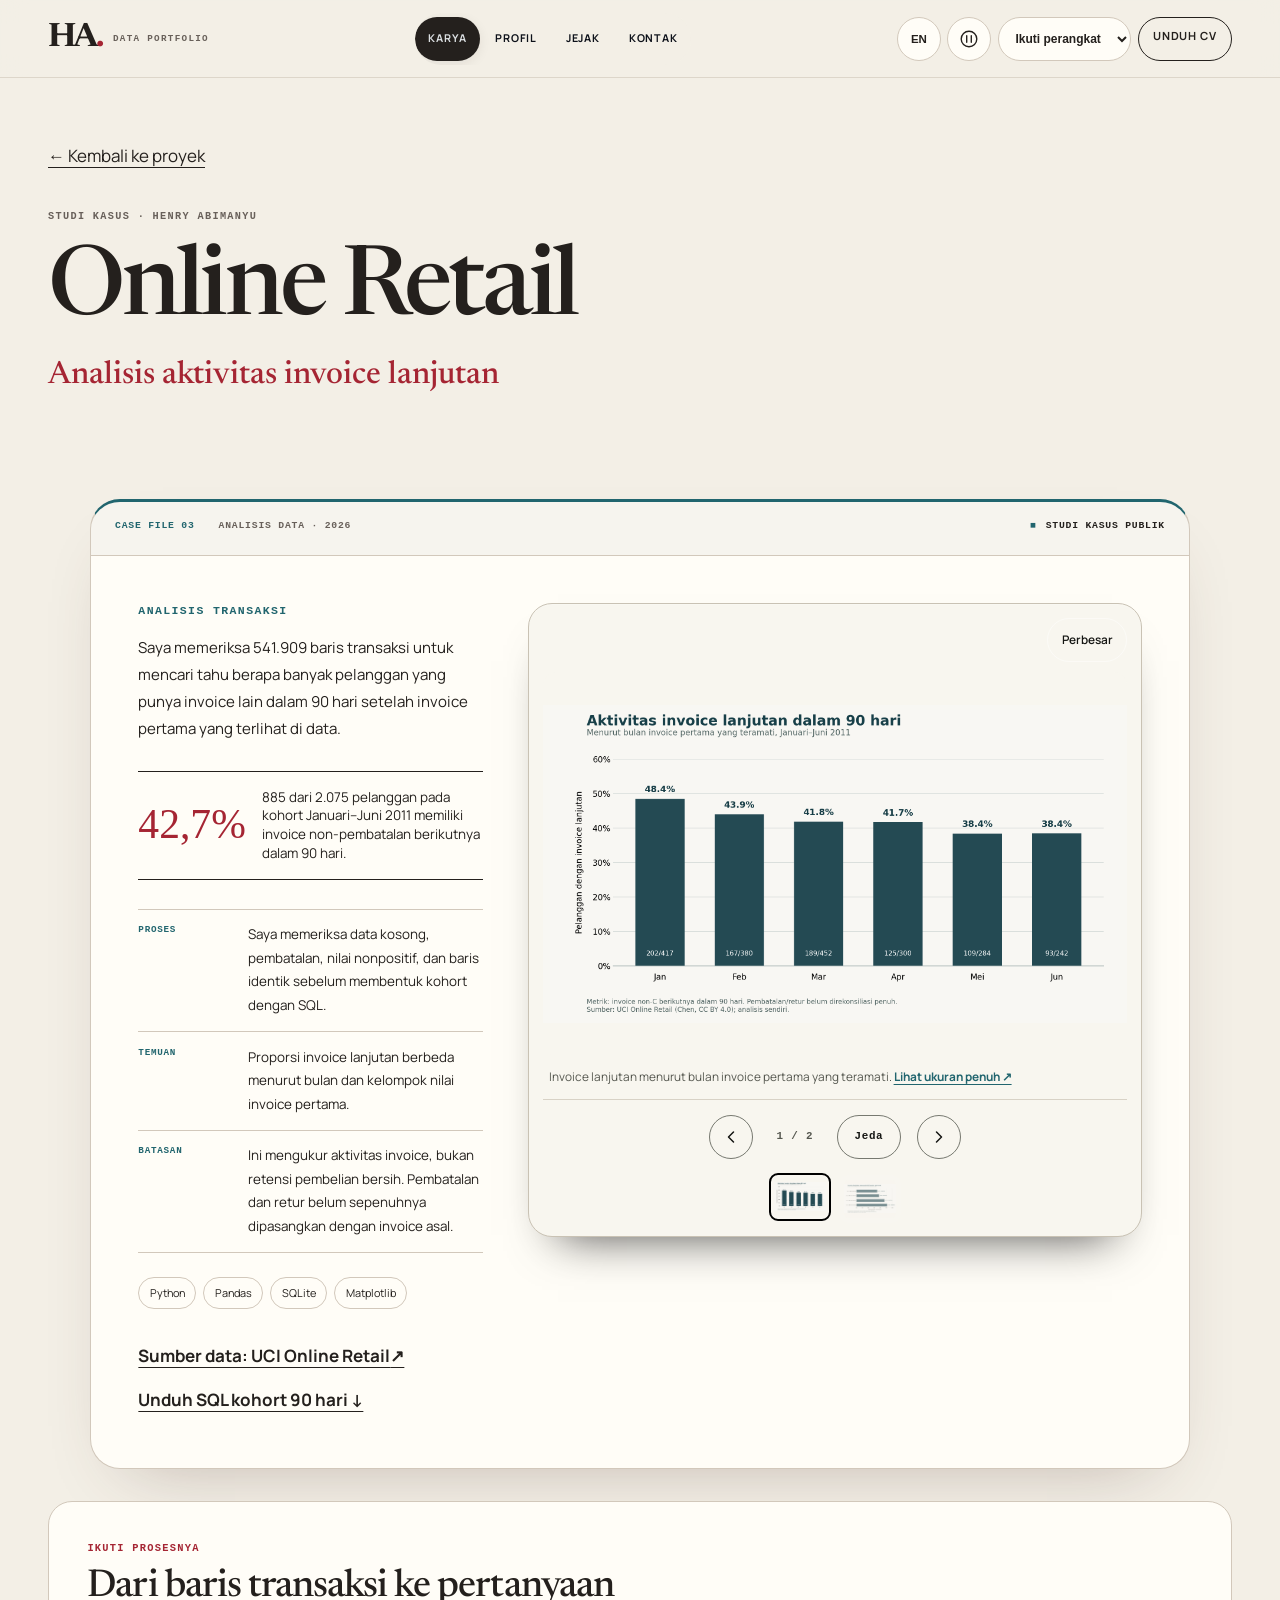
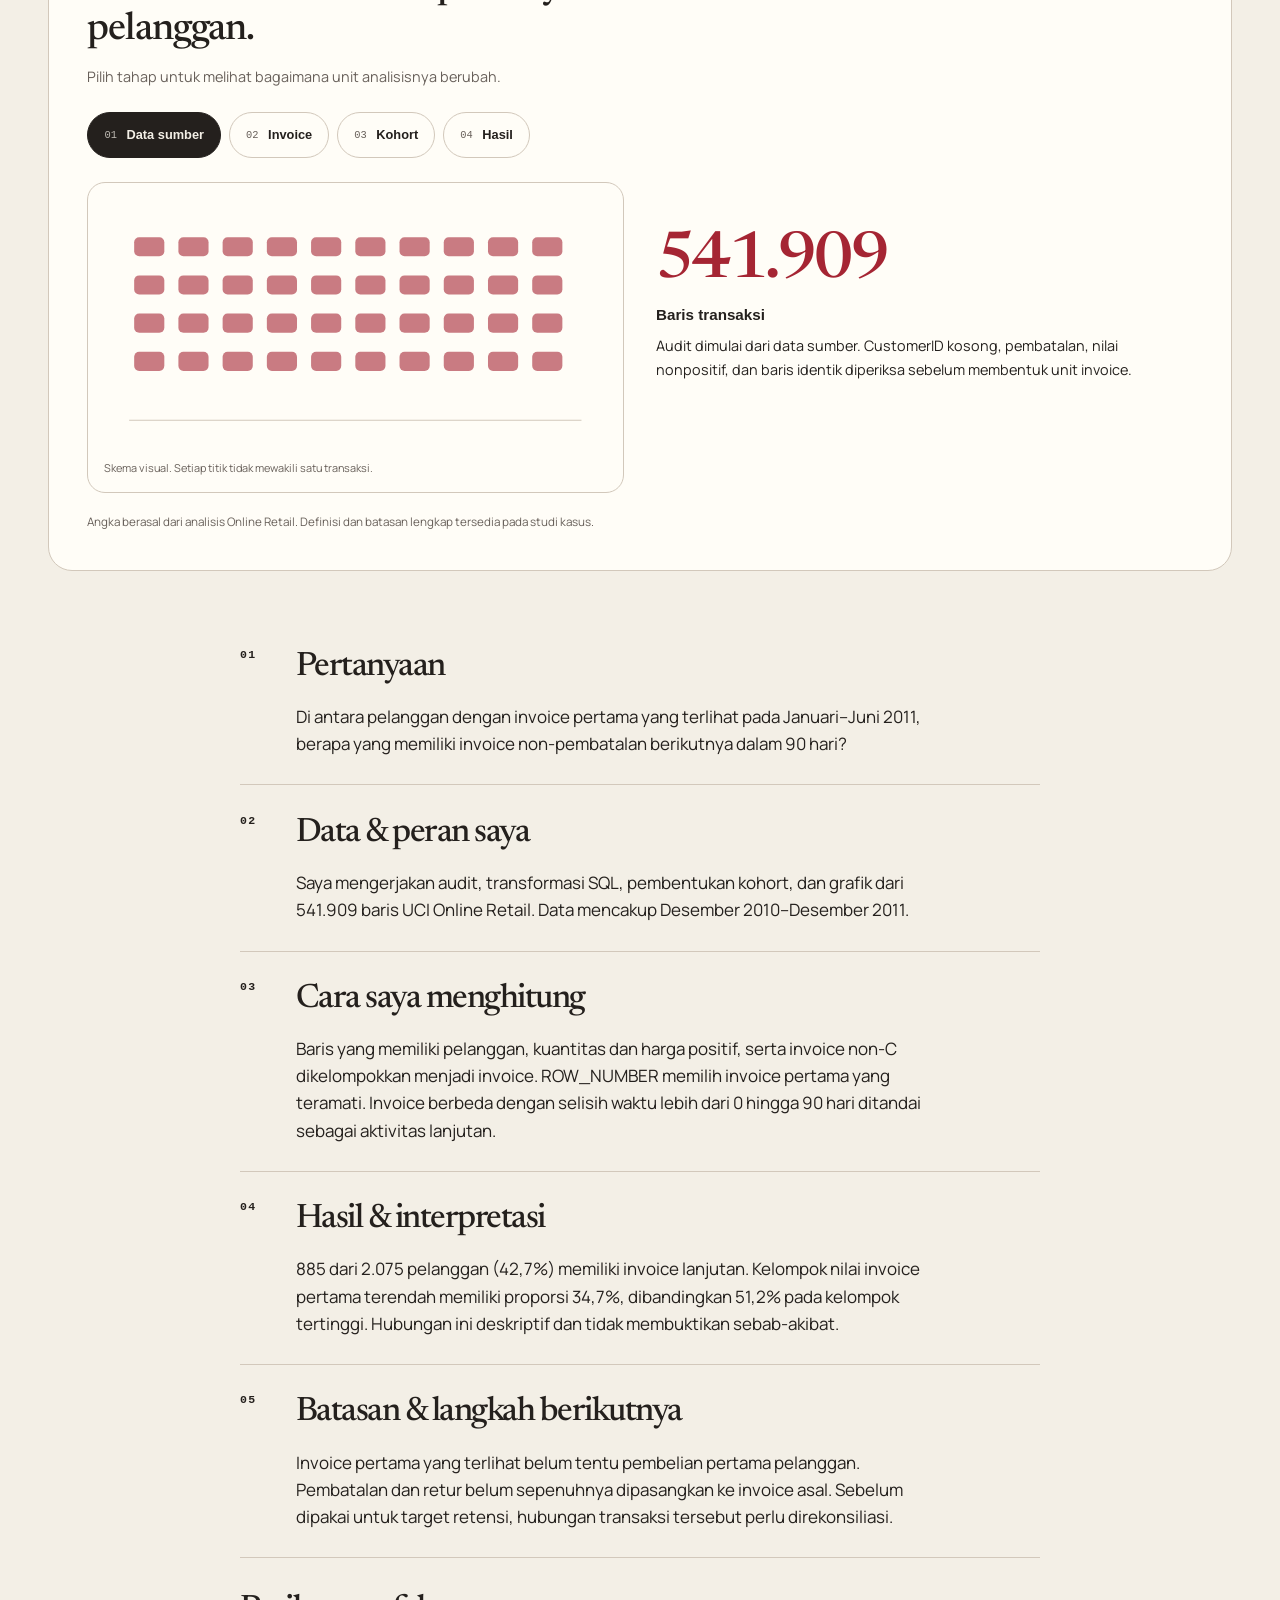
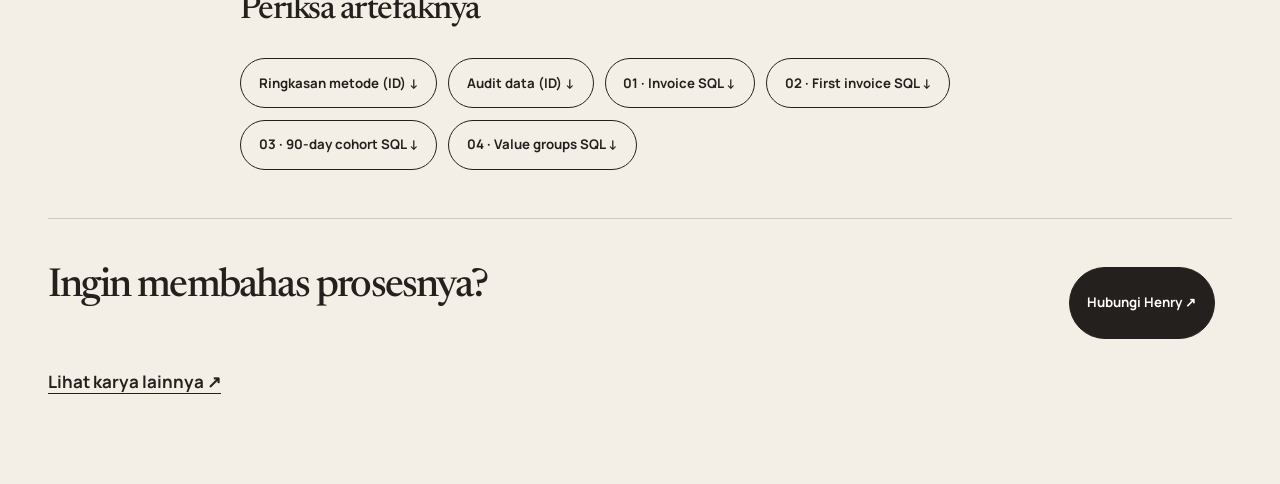
==== commit f88270ac: "Create immersive exhibition styling and shared motion controls" ====
--- a/projects/online-retail.html
+++ b/projects/online-retail.html
@@ -15,8 +15,8 @@
 <link href="../site.webmanifest" rel="manifest"/>
 <script>try { const t = localStorage.getItem('portfolio-theme') || 'auto'; document.documentElement.dataset.theme = t === 'auto' ? (matchMedia('(prefers-color-scheme: dark)').matches ? 'dark' : 'light') : t; } catch { document.documentElement.dataset.theme = matchMedia('(prefers-color-scheme: dark)').matches ? 'dark' : 'light'; }</script>
 <link href="../styles.css?v=20261103d" rel="stylesheet"/>
-<link href="https://codebims.github.io/projects/online-retail.html" rel="canonical"/><meta content="website" property="og:type"/><meta content="https://codebims.github.io/projects/online-retail.html" property="og:url"/><meta content="Online Retail | Henry Abimanyu" property="og:title"/><meta content="Analisis aktivitas invoice lanjutan" property="og:description"/><meta content="https://codebims.github.io/assets/social-preview.jpg" property="og:image"/><meta content="summary_large_image" name="twitter:card"/><link href="../refinements.css?v=20261115r3" rel="stylesheet"/>
-<link href="../motion.css?v=20261115m1" rel="stylesheet"/></head>
+<link href="https://codebims.github.io/projects/online-retail.html" rel="canonical"/><meta content="website" property="og:type"/><meta content="https://codebims.github.io/projects/online-retail.html" property="og:url"/><meta content="Online Retail | Henry Abimanyu" property="og:title"/><meta content="Analisis aktivitas invoice lanjutan" property="og:description"/><meta content="https://codebims.github.io/assets/social-preview.jpg" property="og:image"/><meta content="summary_large_image" name="twitter:card"/><link href="../refinements.css?v=20261115r4" rel="stylesheet"/>
+<link href="../motion.css?v=20261115m1" rel="stylesheet"/><link rel="preload" href="../assets/fonts/manrope-latin.woff2" as="font" type="font/woff2" crossorigin=""/><link rel="preload" href="../assets/fonts/newsreader-latin.woff2" as="font" type="font/woff2" crossorigin=""/><link rel="stylesheet" href="../immersive.css?v=20261115i1"/></head>
 <body class="detail-page">
 <a class="skip-link" href="#konten"><span data-en="Skip to content" data-i18n="a9aeacef3a">Lewati ke konten</span></a><header class="site-header">
 <a aria-label="Kembali ke atas" class="brand" data-en-aria-label="Back to top" href="../index.html#atas">
@@ -25,7 +25,7 @@
 </a>
 <nav aria-label="Navigasi bagian" class="section-nav" data-en-aria-label="Section navigation"><a href="../index.html#karya"><span data-en="Work" data-i18n="e366fe4759">Karya</span></a><a href="../index.html#profil"><span data-en="About" data-i18n="669fe25a32">Profil</span></a><a href="../index.html#pengalaman"><span data-en="Background" data-i18n="8f5f827ad1">Jejak</span></a><a href="../index.html#kontak"><span data-en="Contact" data-i18n="73ea820029">Kontak</span></a></nav>
 <div class="header-tools">
-<button aria-label="Switch to English" class="utility-control" id="language-toggle" title="Switch to English" type="button">EN</button>
+<button aria-label="Switch to English" class="utility-control" id="language-toggle" title="Switch to English" type="button">EN</button><button class="utility-control effects-toggle" data-effects-toggle="" type="button" aria-pressed="true" aria-label="Jeda efek gerak" title="Jeda efek gerak"><svg viewBox="0 0 24 24" fill="none" aria-hidden="true"><circle cx="12" cy="12" r="8.5"/><path class="effect-pause" d="M9.5 8.5v7m5-7v7"/><path class="effect-play" d="m10 8 6 4-6 4Z"/></svg></button>
 <label class="theme-picker"><span class="sr-only"><span data-en="Color theme" data-i18n="483721440e">Tema tampilan</span></span><select id="theme-select"><option data-en="Device theme" data-i18n="theme-auto" value="auto">Ikuti perangkat</option><option data-en="Light" data-i18n="theme-light" value="light">Terang</option><option data-en="Dark" data-i18n="theme-dark" value="dark">Gelap</option></select></label>
 <a class="header-cta" download="" href="../assets/CV-Henry-Abimanyu.pdf?v=20261103v7"><span data-en="Download CV" data-i18n="f8945f24ef">Unduh CV</span></a>
 </div>
@@ -67,7 +67,7 @@
 <symbol id="icon-whatsapp" viewBox="0 0 24 24"><path d="M20.5 3.5A11.8 11.8 0 0 0 2 17.7L.5 23.5l6-1.6A11.8 11.8 0 0 0 20.5 3.5ZM12 21a9.7 9.7 0 0 1-4.9-1.3l-.4-.2-3.6 1 1-3.5-.3-.5A9.8 9.8 0 1 1 12 21Zm5.4-7.3c-.3-.1-1.7-.8-2-.9-.3-.1-.5-.1-.7.2l-.9 1.1c-.2.2-.4.2-.7.1-.3-.2-1.2-.4-2.3-1.4-.9-.8-1.4-1.7-1.6-2-.2-.3 0-.5.1-.6l.5-.6.3-.5c.1-.2 0-.4 0-.5 0-.1-.7-1.6-.9-2.1-.2-.5-.5-.4-.7-.4h-.6c-.2 0-.5.1-.8.4-.3.3-1 1-1 2.4s1 2.8 1.1 3c.1.2 2 3.1 4.9 4.3.7.3 1.2.4 1.6.5.7.2 1.3.2 1.8.1.6-.1 1.7-.7 1.9-1.3.2-.6.2-1.2.2-1.3-.1-.1-.3-.2-.6-.4Z"></path></symbol>
 <symbol id="icon-download" viewBox="0 0 24 24"><path d="M12 3v12m0 0 4.5-4.5M12 15l-4.5-4.5M4 17v3h16v-3" fill="none" stroke="currentColor" stroke-linecap="round" stroke-linejoin="round" stroke-width="1.8"></path></symbol>
 </svg>
-<dialog aria-labelledby="media-title" id="media-dialog"><div class="media-dialog-toolbar"><h2 id="media-title"><span data-en="A closer look" data-i18n="27f62893cc">Lihat lebih dekat</span></h2><button class="button button-quiet" data-close-media="" type="button">Tutup ×</button></div><div class="media-scroll"><img alt="" id="media-image"/></div><p id="media-caption"></p></dialog><script src="../i18n.js?v=20261115m1"></script>
-<script src="../app.js?v=20261115m1"></script>
-<script src="../analytics-config.js?v=20261115r3"></script><script src="../analytics.js?v=20261115r3"></script><script src="../motion-models.js?v=20261115m1"></script><script src="../motion.js?v=20261115m1"></script></body>
+<dialog aria-labelledby="media-title" id="media-dialog"><div class="media-dialog-toolbar"><h2 id="media-title"><span data-en="A closer look" data-i18n="27f62893cc">Lihat lebih dekat</span></h2><button class="button button-quiet" data-close-media="" type="button">Tutup ×</button></div><div class="media-scroll"><img alt="" id="media-image"/></div><p id="media-caption"></p></dialog><script src="../effects-policy.js?v=20261115i1"></script><script src="../i18n.js?v=20261115m1"></script>
+<script src="../app.js?v=20261115i1"></script>
+<script src="../analytics-config.js?v=20261115r3"></script><script src="../analytics.js?v=20261115r3"></script><script src="../motion-models.js?v=20261115m1"></script><script src="../motion.js?v=20261115i1"></script><script src="../immersive.js?v=20261115i1"></script></body>
 </html>
--- a/refinements.css
+++ b/refinements.css
@@ -57,9 +57,12 @@
 .case-copy h3 { font-size: clamp(2rem,3.2vw,3rem); line-height: 1.08; }
 .case-fittrack { --case-accent: #9a4518; }
 .case-jalanyuk { --case-accent: #14675e; }
+.case-pantau { --case-accent: #286446; }
+.project-access-note { margin-top: 1rem; color: var(--muted); font-size: .8rem; line-height: 1.6; }
 .case-pose { --case-accent: #a31e2c; }
 :root[data-theme="dark"] .case-fittrack { --case-accent: #f4b083; }
 :root[data-theme="dark"] .case-jalanyuk { --case-accent: #85d1c4; }
+:root[data-theme="dark"] .case-pantau { --case-accent: #b5dfbc; }
 :root[data-theme="dark"] .case-pose { --case-accent: #f89b9e; }
 .case-confidential { background: #1b222b; }
 .case-kicker, .case-facts dt { color: var(--case-accent); }
--- a/immersive.css
+++ b/immersive.css
@@ -0,0 +1,206 @@
+@font-face { font-family:Manrope; src:url('./assets/fonts/manrope-latin.woff2') format('woff2'); font-weight:400 800; font-style:normal; font-display:swap; }
+@font-face { font-family:Newsreader; src:url('./assets/fonts/newsreader-latin.woff2') format('woff2'); font-weight:400 700; font-style:normal; font-display:swap; }
+:root { --font-body:Manrope,Arial,sans-serif; --font-display:Newsreader,Georgia,serif; --paper:#f3efe6; --surface:#fffdf7; --ink:#24201d; --muted:#68605a; --line:#d2c8bb; --red:#a52533; --header-bg:#f3efe6ed; --depth:0 30px 70px -38px #4e322c55; --ease-out:cubic-bezier(.16,1,.3,1); --scene-travel:0px; }
+:root[data-theme="dark"] { --paper:#101416; --surface:#1a2021; --ink:#f0e9de; --muted:#b7b1a7; --line:#455051; --red:#f29585; --header-bg:#101416ed; --depth:0 32px 85px -35px #000a; }
+body { font-family:var(--font-body); background:var(--paper); -webkit-font-smoothing:antialiased; }
+::selection { background:#a52533; color:#fff7e7; }
+h1,h2,h3,.hero-statement { font-family:var(--font-display); font-optical-sizing:auto; }
+.site-header { padding-block:.6rem; border-bottom-color:color-mix(in srgb,var(--line) 65%,transparent); }
+.brand strong { font-family:var(--font-display); font-size:2.1rem; letter-spacing:-.09em; }
+.brand small { font-size:.58rem; letter-spacing:.14em; }
+.section-nav { gap:.25rem; }
+.section-nav { isolation:isolate; background:var(--paper); border-radius:999px; }
+.site-header .section-nav a { position:relative; z-index:1; color:#fff !important; mix-blend-mode:difference; background:transparent; }
+.section-nav a { font-size:.67rem; letter-spacing:.08em; }
+.section-nav::before { box-shadow:0 3px 12px #241b1914; transition:transform .65s var(--ease-out),width .65s var(--ease-out); }
+.header-tools { gap:.4rem; }
+.effects-toggle { padding:.6rem; display:grid; place-items:center; }
+.effects-toggle svg { width:22px; height:22px; stroke:currentColor; stroke-width:1.5; stroke-linecap:round; }
+.effects-toggle .effect-play { display:none; }
+.effects-toggle[aria-pressed="false"] .effect-pause { display:none; }
+.effects-toggle[aria-pressed="false"] .effect-play { display:block; }
+.effects-toggle:disabled { opacity:.65; cursor:default; }
+.hero { isolation:isolate; min-height:calc(100svh - var(--header-height)); padding-top:clamp(3rem,6vw,6rem); grid-template-columns:minmax(0,1.12fr) minmax(0,1fr); gap:1rem clamp(2rem,4vw,4rem); align-items:center; }
+.hero::before { display:block; content:''; width:65%; height:85%; position:absolute; top:-8%; right:-3%; z-index:-1; border-radius:50%; background:radial-gradient(ellipse,#a43b2d12,transparent 68%); pointer-events:none; }
+.hero-copy { position:relative; z-index:2; padding-bottom:1rem; }
+.availability { font-family:var(--font-body); font-size:.61rem; letter-spacing:.13em; padding:.6rem .85rem; background:color-mix(in srgb,var(--surface) 75%,transparent); box-shadow:inset 0 1px 0 #fff4; margin-bottom:1.6rem; }
+.eyebrow { font-size:.64rem; letter-spacing:.13em; margin-bottom:1.2rem; color:var(--muted); }
+.hero h1.hero-name { font-size:clamp(4.7rem,8.6vw,8.4rem); line-height:.9; letter-spacing:-.065em; max-width:none; margin-bottom:1.7rem; text-wrap:initial; }
+.hero-name > span { display:block; }
+.hero-name .name-first { font-family:var(--font-body); font-weight:650; font-size:.78em; letter-spacing:-.075em; }
+.hero-name .name-last { font-family:var(--font-display); font-weight:500; margin-top:.15em; color:var(--red); }
+.name-period { color:var(--ink); }
+.hero-statement { font-size:clamp(1.5rem,2.25vw,2rem); line-height:1.2; color:var(--ink); max-width:27ch; margin-bottom:1rem; font-weight:500; }
+.hero .lede { font-size:.94rem; line-height:1.85; max-width:53ch; color:var(--muted); }
+.hero-actions { gap:.75rem; margin-top:1.7rem; }
+.button,.header-cta,.comment-submit { font-family:var(--font-body); font-weight:700; }
+.hero-actions .button:first-child { border-color:var(--red); background:var(--red); color:#fff8ed; padding:.9rem 1.35rem; box-shadow:0 8px 20px -10px #9c1b32aa; }
+:root[data-theme="dark"] .hero-actions .button:first-child { background:#efac98; color:#281b18; }
+.hero-actions .button:first-child:hover { background:var(--ink); color:var(--paper); box-shadow:0 14px 30px -14px #6c272b77; }
+.hero-actions .button-quiet { border-color:var(--line); }
+.hero-profile { display:block; min-width:0; width:100%; max-width:540px; min-height:570px; position:relative; justify-self:center; margin-top:.5rem; }
+.observatory { position:absolute; width:calc(100% + 70px); max-width:none; height:auto; top:-15px; left:-35px; color:var(--red); overflow:visible; pointer-events:none; transform:translateY(calc(var(--scene-travel) * -.7)); }
+.observatory-meridians { opacity:.15; stroke-width:1; }
+.orbit-ticks { opacity:.5; stroke-width:1; }
+.orbit-one { transform-origin:310px 310px; }
+.orbit-two { transform-origin:310px 310px; }
+.hero-profile .portrait { position:absolute; z-index:3; top:5px; right:28px; width:165px; margin:0; border:5px solid var(--paper); border-radius:95px 95px 24px 24px; box-shadow:12px 24px 48px -15px #33181766,0 0 0 1px var(--line); transform:translateY(calc(var(--scene-travel) * -.35)) rotate(6deg); }
+.hero-profile .portrait img { width:100%; height:auto; display:block; object-fit:contain; }
+.data-instrument { position:relative; top:170px; z-index:2; width:calc(100% - 45px); margin:0 0 0 2px; padding:1.05rem 1.1rem .7rem; border:1px solid color-mix(in srgb,var(--ink) 22%,var(--line)); border-radius:22px; background:linear-gradient(145deg,color-mix(in srgb,var(--surface) 92%,#fff),var(--surface)); box-shadow:0 24px 60px -20px #33211b66,inset 0 1px 0 #fff8,5px 5px 0 color-mix(in srgb,var(--ink) 12%,var(--paper)); transform:translateY(calc(var(--scene-travel) * .2)) rotate(-5deg); }
+.data-instrument::before { content:''; position:absolute; inset:0; border-radius:inherit; pointer-events:none; opacity:.7; background:radial-gradient(220px circle at var(--light-x,15%) var(--light-y,5%),#ffffff22,transparent 80%); }
+.instrument-heading .micro-label { letter-spacing:.16em; }
+.instrument-steps { gap:.2rem; }
+.instrument-steps button { font-family:var(--font-body); font-size:.68rem; }
+.instrument-note { font-size:.63rem; margin-top:.6rem; }
+.hero-profile .profile-note { position:absolute; z-index:1; bottom:4px; left:8px; right:0; width:auto; display:flex; align-items:flex-start; gap:1rem; padding:1rem 0 0; border:0; border-top:1px solid var(--line); }
+.profile-note .micro-label { max-width:70px; color:var(--red); font-size:.56rem; margin-top:.2rem; }
+.hero-profile .profile-note ul { display:flex; flex-wrap:wrap; gap:.4rem .8rem; padding:0; max-width:340px; }
+.hero-profile .profile-note li { font-family:var(--font-body); font-size:.68rem; padding:0; }
+.hero-profile .profile-note li::before { display:none; }
+.hero-profile { padding-top:170px; }
+.hero-profile .data-instrument { top:0; }
+.hero-profile .profile-note { position:relative; top:auto; bottom:auto; left:auto; right:auto; margin-top:2rem; }
+.proof-links { margin-top:2rem; border-top:1px solid var(--line); border-bottom:0; gap:.8rem; }
+.proof-links a { min-height:90px; padding:1.1rem 1rem; border:0 !important; font-size:.84rem; }
+.proof-links a > span:first-child { display:grid; place-items:center; border:1px solid var(--line); border-radius:50%; width:30px; height:30px; flex-shrink:0; font-size:.61rem; }
+.proof-links a:hover { border-radius:18px; }
+[data-scene] { position:relative; isolation:isolate; }
+.scene-numeral { position:absolute; z-index:-1; top:1.4rem; left:-.01em; color:var(--ink); opacity:.03; font:500 clamp(10rem,24vw,23rem)/1 var(--font-display); letter-spacing:-.08em; pointer-events:none; transform:translateX(-20px) scale(.94); transition:opacity 1.2s var(--ease-out),transform 1.5s var(--ease-out); }
+.scene-visible > .scene-numeral { opacity:.045; transform:none; }
+.portfolio-hub { padding-top:clamp(5rem,10vw,9rem); }
+.portfolio-hub .section-heading { max-width:850px; margin-bottom:3.5rem; }
+.section-label { font-family:var(--font-body); letter-spacing:.2em; font-size:.61rem; font-weight:700; }
+.portfolio-hub .section-heading h2,.section-intro h2,.positioning-copy h2,.credentials > .section-heading h2 { font-family:var(--font-display); font-weight:500; font-size:clamp(2.9rem,5.2vw,5rem); line-height:1.02; letter-spacing:-.035em; text-wrap:balance; }
+.portfolio-hub .section-heading h2 { max-width:20ch; margin-bottom:1.25rem; }
+.section-heading p:not(.section-label),.section-intro > p { color:var(--muted); font-size:.94rem; line-height:1.8; }
+.featured-work { gap:1.5rem; padding:.5rem .25rem 2rem; }
+.work-card { --exhibit-tint:#d8e7db; position:relative; border:1px solid color-mix(in srgb,var(--ink) 17%,var(--line)); border-radius:34px 12px 30px 12px; background:var(--surface); box-shadow:var(--depth); transform:none; transition:transform .7s var(--ease-out),box-shadow .7s var(--ease-out),border-color .4s; }
+.work-card[data-project="telkom"] { --exhibit-tint:#ecd2cb; border-radius:12px 34px 12px 30px; }
+.work-card[data-project="pose"] { --exhibit-tint:#eadfc6; }
+:root[data-theme="dark"] .work-card { --exhibit-tint:#25433a; }
+:root[data-theme="dark"] .work-card[data-project="telkom"] { --exhibit-tint:#4e282d; }
+:root[data-theme="dark"] .work-card[data-project="pose"] { --exhibit-tint:#48402b; }
+.work-card:hover,.work-card:focus-visible { transform:translateY(-10px); box-shadow:0 38px 65px -30px #241b1c66; border-color:var(--red); }
+.work-image { aspect-ratio:1.2; padding:2.5rem 1.3rem 2rem; background:linear-gradient(145deg,var(--exhibit-tint),color-mix(in srgb,var(--exhibit-tint) 25%,var(--surface))); }
+.work-image::before { content:''; position:absolute; width:84%; height:120%; border:1px solid color-mix(in srgb,var(--red) 20%,transparent); border-radius:50%; transform:rotate(35deg); transition:transform 1.2s var(--ease-out); }
+.work-image::after { content:''; position:absolute; inset:0; pointer-events:none; background:radial-gradient(230px circle at var(--light-x,30%) var(--light-y,10%),#ffffff40,transparent); }
+.work-image img { height:auto; max-height:100%; box-shadow:0 18px 26px -14px #171c1e66; border-radius:5px; transition:transform .8s var(--ease-out); }
+.work-card:hover .work-image img { transform:translateY(-5px) scale(1.025); }
+.work-card:hover .work-image::before { transform:rotate(52deg) scale(1.08); }
+.work-number { font-family:var(--font-display); font-size:9rem; opacity:.13; }
+.work-card-copy { padding:1.6rem; }
+.work-card h3 { font-family:var(--font-display); font-weight:500; font-size:2.1rem; letter-spacing:-.025em; }
+.work-card p:not(.micro-label) { font-size:.83rem; line-height:1.65; }
+.card-action { margin-top:1.4rem; padding-top:1rem; font-size:.75rem; }
+.card-action > span:last-child { display:grid; place-items:center; width:34px; height:34px; border:1px solid var(--line); border-radius:50%; }
+.other-projects { margin-top:1rem; }
+.other-projects summary { font-size:.82rem; }
+.other-project-links > a { font-size:.85rem; }
+.explorer-heading { margin-top:4rem; margin-bottom:1.5rem; }
+.explorer-heading h3 { font-family:var(--font-display); font-size:2.3rem; }
+.case-switcher { gap:.55rem; margin-bottom:2rem; }
+.case-switcher button { font-family:var(--font-body); font-size:.72rem; min-height:48px; padding:.75rem 1.1rem; box-shadow:0 3px 10px #281f1910; }
+.case-switcher button[aria-pressed="true"] { box-shadow:inset 0 0 0 1px #fff2,0 8px 18px -8px #291b1955; }
+.case-study { border-radius:30px; box-shadow:var(--depth); border-top-width:3px; }
+.case-header { padding:1.1rem 1.5rem; font-size:.61rem; }
+.case-body { padding:clamp(1.5rem,3.7vw,3rem); gap:2.8rem; }
+.case-copy h3 { font-family:var(--font-display); font-weight:500; font-size:clamp(2.6rem,4vw,4rem); letter-spacing:-.03em; }
+.case-summary { font-size:.94rem; line-height:1.8; }
+.case-facts dd { font-size:.84rem; line-height:1.75; }
+.case-facts dt { font-size:.58rem; letter-spacing:.08em; }
+.tags li { font-size:.68rem; border-radius:999px; padding:.4rem .65rem; }
+.project-gallery { border:1px solid #5a6258; padding:.85rem; border-radius:24px; box-shadow:inset 0 1px 0 #ffffff29,0 28px 45px -30px #000b; background:linear-gradient(140deg,#252c28,#111711); }
+.project-gallery figure:not([hidden]) { animation:exhibit-frame-in .8s var(--ease-out) both; }
+.gallery-controls { padding-top:.9rem; border-top-color:#ffffff28; }
+.gallery-controls button { box-shadow:inset 0 1px 0 #ffffff14; transition:background .3s,transform .4s var(--ease-out); }
+.gallery-controls button:hover { background:#fff2; transform:translateY(-2px); }
+.gallery-thumbnails { padding-top:1rem; gap:.55rem; }
+.gallery-thumbnails button { transition:border-color .4s,opacity .4s,transform .4s var(--ease-out); }
+.gallery-thumbnails button[aria-current="true"] { transform:translateY(-2px); }
+.gallery-zoom { font-family:var(--font-body); border-color:#ffffff70; min-height:44px; min-width:80px; }
+.case-lab { background:var(--surface); }
+.case-confidential .case-lab { --ink:#eceee8; --muted:#b9c0c8; --line:#59616c; --paper:#131b24; --surface:#252d37; color:var(--ink); background:#1b222b; }
+.case-confidential .log-lab { --lab-accent:#ffaaaa; }
+.positioning { padding-top:6rem; margin-top:6rem; gap:clamp(2rem,6vw,6rem); }
+.positioning .section-label { text-align:center; grid-column:1/-1; }
+.positioning-photo-wrap { position:relative; }
+.positioning-photo-wrap::before { content:''; position:absolute; z-index:-1; width:100%; height:88%; top:0; left:-13px; border:1px solid var(--red); border-radius:50% 50% 45px 45px; transform:rotate(-7deg); opacity:.5; }
+.about-photo { border-radius:48% 48% 25px 25px; border:6px solid var(--paper); box-shadow:var(--depth); }
+.positioning-copy > p { color:var(--muted); font-size:.96rem; line-height:1.9; }
+.principles article { transition:background .4s,transform .5s var(--ease-out); }
+.principles h3 { font-family:var(--font-display); font-weight:500; font-size:1.8rem; }
+.experience { margin-top:3rem; padding-block:6rem; }
+.experience .scene-numeral { left:-10%; }
+.journey-index > strong { font-family:var(--font-display); font-weight:500; }
+.journey-photo { border-radius:48% 48% 20px 20px; border:5px solid var(--surface); box-shadow:var(--depth); }
+.chapter-list h3 { font-family:var(--font-display); font-size:2rem; font-weight:500; }
+.chapter-list p,.chapter-list li { font-size:.88rem; line-height:1.8; }
+.chapter-links a { font-family:var(--font-body); font-size:.68rem; }
+.credentials { padding-block:6rem; }
+.capability-grid { gap:1rem; }
+.capability-grid article { border:1px solid var(--line); border-radius:20px; padding:1.5rem; background:var(--surface); box-shadow:0 10px 25px -20px #281f1933; }
+.capability-grid h3 { font-family:var(--font-display); font-size:1.8rem; font-weight:500; }
+.capability-grid li { font-size:.8rem; line-height:1.7; }
+.certificate-card { border-radius:20px; box-shadow:0 15px 35px -26px #241b1966; transition:transform .55s var(--ease-out),box-shadow .55s; }
+.certificate-card:hover { transform:translateY(-6px); box-shadow:var(--depth); }
+.contact { isolation:isolate; position:relative; overflow:hidden; background:radial-gradient(ellipse at 10% 0,#c24c4940,transparent 60%),#6d1d2a; color:#fff4e4; padding:clamp(4rem,8vw,7rem) max(var(--pad),calc((100vw - var(--max))/2)); border-radius:50px 50px 0 0; }
+.contact::before { content:''; position:absolute; z-index:-1; width:650px; height:650px; right:-260px; top:-300px; border:1px solid #f5d0b740; border-radius:50%; box-shadow:0 0 0 50px #f4c5a908,0 0 0 110px #f4c5a908,0 0 0 175px #f4c5a905; transform:translateY(calc(var(--scene-travel) * -.4)); pointer-events:none; }
+.contact h2 { font-family:var(--font-display); font-weight:500; font-size:clamp(3.2rem,5.6vw,5.4rem); line-height:1.03; letter-spacing:-.035em; max-width:17ch; }
+.contact-main > p { color:#f0d8c8; font-size:.9rem; line-height:1.8; }
+.contact .button-light { background:#fff3de; color:#461b23; border-color:#fff3de; }
+.contact-list { gap:1rem; }
+.contact-list a { padding:1.1rem; border:1px solid #f4cfbd55; border-radius:18px; background:#fff0e408; transition:background .4s,border-color .4s,transform .5s var(--ease-out); }
+.contact-list a:hover { background:#ffffff14; border-color:#f4cfbd; transform:translateY(-3px); }
+.contact-list a span { font-size:.63rem; letter-spacing:.08em; }
+.contact-list a strong { font-family:var(--font-body); font-size:.8rem; }
+.contact { display:grid; grid-template-columns:1fr; justify-items:center; gap:3rem; }
+.contact-main { max-width:850px; display:flex; flex-direction:column; align-items:center; text-align:center; }
+.contact h2 { max-width:20ch; }
+.contact-main > p { max-width:62ch; }
+.contact-list { width:100%; max-width:1100px; grid-template-columns:repeat(3,minmax(0,1fr)); }
+.contact-list a { text-align:left; }
+.comments { padding-block:6rem; }
+.comments h2 { font-family:var(--font-display); font-size:clamp(3rem,5vw,4.6rem); font-weight:500; line-height:1.04; letter-spacing:-.03em; }
+.comments-box { border-radius:28px; background:var(--surface); box-shadow:var(--depth); border:1px solid var(--line); }
+.comments-box h3 { font-family:var(--font-display); font-size:1.8rem; font-weight:500; }
+.comment-submit { border-radius:999px; padding:1rem 1.2rem; box-shadow:0 10px 20px -15px #7e172d99; }
+:root[data-theme="dark"] .comment-submit { background:#efac98; color:#281b18; }
+footer { position:relative; padding-top:4rem; padding-bottom:3rem; border-top:1px solid var(--line); }
+footer strong { font-family:var(--font-display); font-size:1.6rem; letter-spacing:-.02em; }
+.detail-intro h1 { font-family:var(--font-display); font-weight:500; font-size:clamp(3.8rem,7.5vw,7rem); line-height:1; letter-spacing:-.04em; }
+.detail-subtitle,.lab-heading h3,.story-number,.model-reading > strong,.case-narrative h2,.detail-next h2 { font-family:var(--font-display); font-weight:500; }
+.detail-intro { padding-block:4rem 3rem; }
+.motion-ready [data-reveal] { transform:translateY(35px); transition:opacity .9s var(--ease-out),transform 1s var(--ease-out); transition-delay:var(--reveal-delay,0ms); }
+.motion-ready [data-reveal].is-visible { opacity:1; transform:none; }
+@keyframes exhibit-frame-in { from { opacity:.25; transform:translateY(20px) scale(.96); clip-path:inset(3% 1% 0 round 18px); } to { opacity:1; transform:none; clip-path:inset(0 round 14px); } }
+@keyframes orbit-turn { to { transform:rotate(360deg); } }
+@keyframes hero-arrive { from { opacity:0; transform:translateY(35px); } to { opacity:1; transform:none; } }
+@media (prefers-reduced-motion:no-preference) {
+ :root[data-effects="active"] .hero .orbit-one { animation:orbit-turn 45s linear infinite; }
+ :root[data-effects="active"] .hero .orbit-two { animation:orbit-turn 65s linear infinite reverse; }
+ :root[data-effects="active"] .hero-name .name-first { animation:hero-arrive 1s var(--ease-out) both; }
+ :root[data-effects="active"] .hero-name .name-last { animation:hero-arrive 1.2s .12s var(--ease-out) both; }
+}
+@media (max-width:1100px) {
+ .brand small { display:none; }.hero h1.hero-name { font-size:clamp(4.7rem,9.5vw,7.8rem); }.hero-profile { min-height:535px; }.hero-profile .portrait { width:145px; right:8px; }.data-instrument { width:calc(100% - 8px); top:155px; }.hero-profile .profile-note { bottom:auto; }.hero .lede { font-size:.85rem; }.work-card-copy { padding:1.25rem; }.work-card h3 { font-size:1.8rem; }.work-image { padding:2rem 1rem; }.case-body { gap:2rem; }
+}
+@media (max-width:850px) and (min-width:721px) {
+ .hero h1.hero-name { font-size:clamp(4rem,8.8vw,5rem); }.hero-profile { min-height:470px; }.observatory { top:20px; width:calc(100% + 45px); left:-20px; }.data-instrument { top:140px; padding:.8rem; }.hero-profile .portrait { width:125px; }.hero-profile .profile-note { gap:.6rem; }.hero-profile .profile-note ul { gap:.3rem; }.hero-profile .profile-note li { font-size:.58rem; }.hero-profile .profile-note .micro-label { font-size:.52rem; }.hero .lede { font-size:.82rem; }.hero-statement { font-size:1.5rem; }.featured-work { gap:1rem; }.work-card-copy { padding:1rem; }.work-card h3 { font-size:1.5rem; }.work-card small { font-size:.62rem; }
+}
+@media (max-width:720px) {
+ .site-header { padding-block:.45rem; gap:.45rem; }.brand strong { font-size:1.9rem; }.header-tools { gap:.3rem; }.theme-picker select { max-width:128px; padding-inline:.6rem; font-size:.64rem; }.effects-toggle { min-width:44px; padding:.45rem; }.section-nav a { font-size:.61rem; letter-spacing:.04em; }
+ .hero { padding-top:2.4rem; grid-template-columns:1fr; gap:0; }.hero-copy { padding-bottom:.4rem; }.availability { font-size:.54rem; letter-spacing:.07em; margin-bottom:1.25rem; }.eyebrow { font-size:.57rem; letter-spacing:.09em; margin-bottom:1.1rem; }.hero h1.hero-name { font-size:clamp(4.6rem,15.8vw,6.6rem); margin-bottom:1.3rem; }.hero-name .name-first { font-size:.86em; }.hero-statement { font-size:1.65rem; max-width:26ch; }.hero .lede { font-size:.87rem; line-height:1.8; }.hero-actions { gap:.5rem; margin-top:1.4rem; }.hero-actions .button { font-size:.72rem; padding:.85rem 1.1rem; }
+ .hero-profile { padding-top:140px; min-height:490px; max-width:450px; margin-top:1.8rem; }.observatory { width:calc(100% + 10px); left:-5px; top:0; }.hero-profile .portrait { width:130px; top:0; right:16px; border-width:4px; }.data-instrument { top:140px; width:calc(100% - 16px); margin-left:4px; padding:.9rem; }.hero-profile .profile-note { bottom:auto; left:0; gap:.8rem; }.hero-profile .profile-note li { font-size:.63rem; }.hero-profile .profile-note ul { gap:.35rem .7rem; }.proof-links { margin-top:1.5rem; grid-template-columns:1fr; gap:0; }.proof-links a { padding:1rem .25rem; min-height:64px; border-bottom:1px solid var(--line) !important; }
+ .portfolio-hub { padding-top:5rem; }.portfolio-hub .section-heading h2,.section-intro h2,.positioning-copy h2,.credentials > .section-heading h2 { font-size:clamp(2.9rem,9.5vw,4rem); }.portfolio-hub .section-heading { margin-bottom:2rem; }.scene-numeral { font-size:12rem; top:2.5rem; left:0; }.featured-work { padding-inline:0; gap:1.5rem; }.work-card { border-radius:28px 10px 28px 10px; }.work-image { aspect-ratio:1.55; padding:2rem 1.2rem; }.work-card h3 { font-size:2.15rem; }.work-card-copy { padding:1.4rem; }.work-card p:not(.micro-label) { min-height:0; }.work-card:hover { transform:none; }
+ .explorer-heading { margin-top:3rem; }.explorer-heading h3 { font-size:2rem; }.case-switcher { padding:.3rem 0 .7rem; scrollbar-width:thin; scrollbar-color:var(--red) transparent; }.case-switcher button { font-size:.7rem; min-height:46px; }.case-header { padding:1.05rem; gap:.8rem; }.case-body { padding:1.3rem; gap:1.8rem; }.case-copy h3 { font-size:2.9rem; }.case-summary { font-size:.9rem; }.case-facts dd { font-size:.8rem; }.case-facts dt { font-size:.53rem; }.case-study { border-radius:25px; }.project-gallery { padding:.7rem; border-radius:18px; }.gallery-controls button:hover { transform:none; }
+ .positioning { padding-top:4rem; margin-top:4rem; }.positioning-copy > p { font-size:.9rem; }.positioning .section-label { margin-bottom:1rem; }.experience { padding-block:4rem; }.journey-photo { box-shadow:none; }.chapter-list h3 { font-size:1.9rem; }.chapter-links a { font-size:.58rem; }.journey-index > strong { font-size:1.45rem; }.credentials { padding-block:4rem; }.capability-grid { gap:.8rem; }.capability-grid article { border:1px solid var(--line); padding:1.3rem; }.capability-grid h3 { font-size:1.7rem; }
+ .contact { border-radius:30px 30px 0 0; padding-block:4rem; }.contact h2 { font-size:clamp(3.1rem,10.6vw,4.5rem); }.contact-list { gap:.7rem; grid-template-columns:1fr; }.contact-list a { padding:1rem; border-radius:16px; }.contact-list a strong { font-size:.78rem; }.contact-main > p { font-size:.85rem; }.comments { padding-block:4rem; }.comments h2 { font-size:3rem; }.comments-box { border-radius:22px; }footer { padding-block:2.5rem; }.detail-intro { padding-block:2.5rem 2rem; }.detail-intro h1 { font-size:3.8rem; }
+}
+@media (max-width:370px) { .hero h1.hero-name { font-size:4.45rem; }.header-tools { gap:.2rem; }.theme-picker select { max-width:118px; }.hero-profile { min-height:460px; }.instrument-steps button { font-size:.6rem; }.instrument-note { font-size:.58rem; }.hero-profile .profile-note li { font-size:.57rem; }.chapter-links { gap:.2rem; }.chapter-links a { font-size:.54rem; } }
+:root[data-page-awake="false"] .orbit { animation-play-state:paused !important; }
+.hero[data-in-view="false"] .orbit { animation-play-state:paused !important; }
+:root[data-effects="paused"] *, :root[data-effects="paused"] *::before, :root[data-effects="paused"] *::after { animation:none !important; transition:none !important; }
+:root[data-effects="paused"] .motion-ready [data-reveal], :root[data-effects="paused"].motion-ready [data-reveal] { opacity:1; transform:none; }
+:root[data-effects="paused"] { scroll-behavior:auto; }
+:root[data-effects="paused"]::view-transition-group(*),:root[data-effects="paused"]::view-transition-old(*),:root[data-effects="paused"]::view-transition-new(*) { animation:none !important; }
+@media (prefers-reduced-motion:reduce) { *,*::before,*::after { animation:none !important; transition:none !important; }.motion-ready [data-reveal] { opacity:1; transform:none; }.observatory,.hero-profile .portrait,.data-instrument { --scene-travel:0px; } }
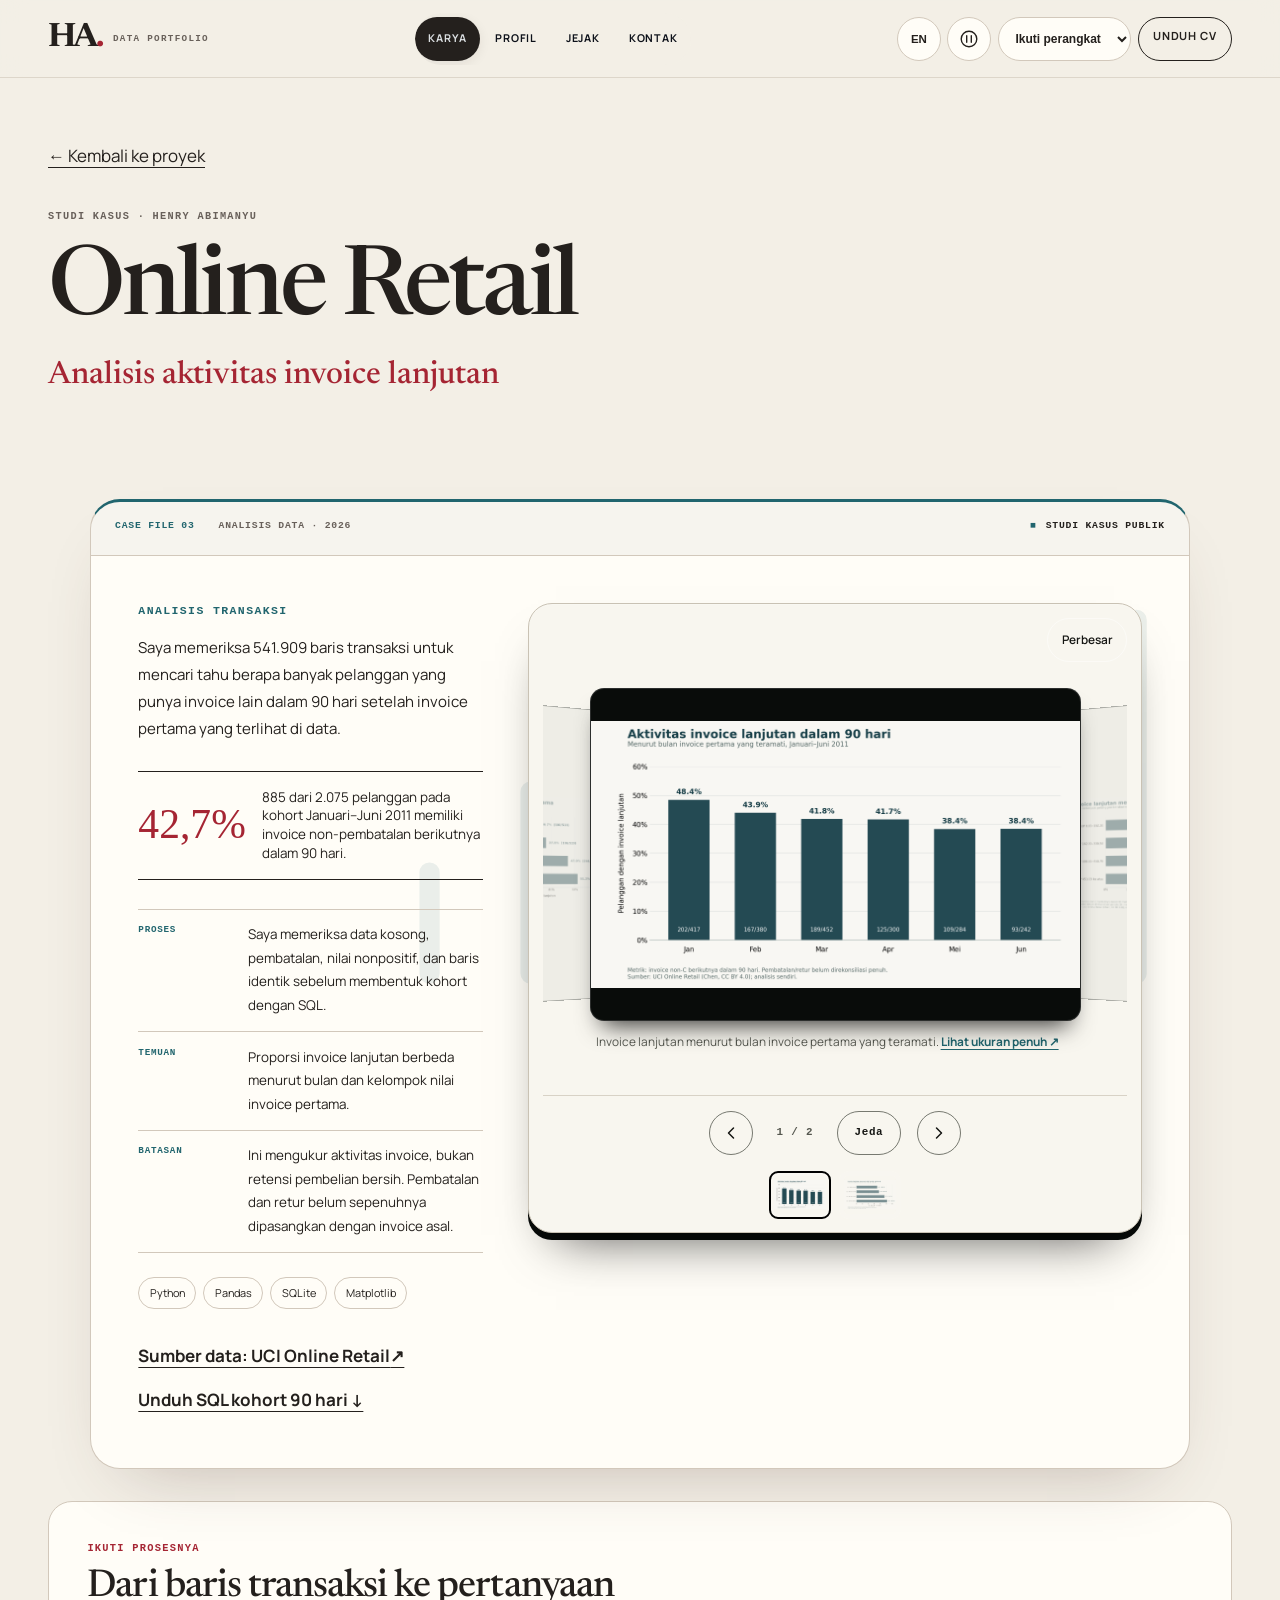
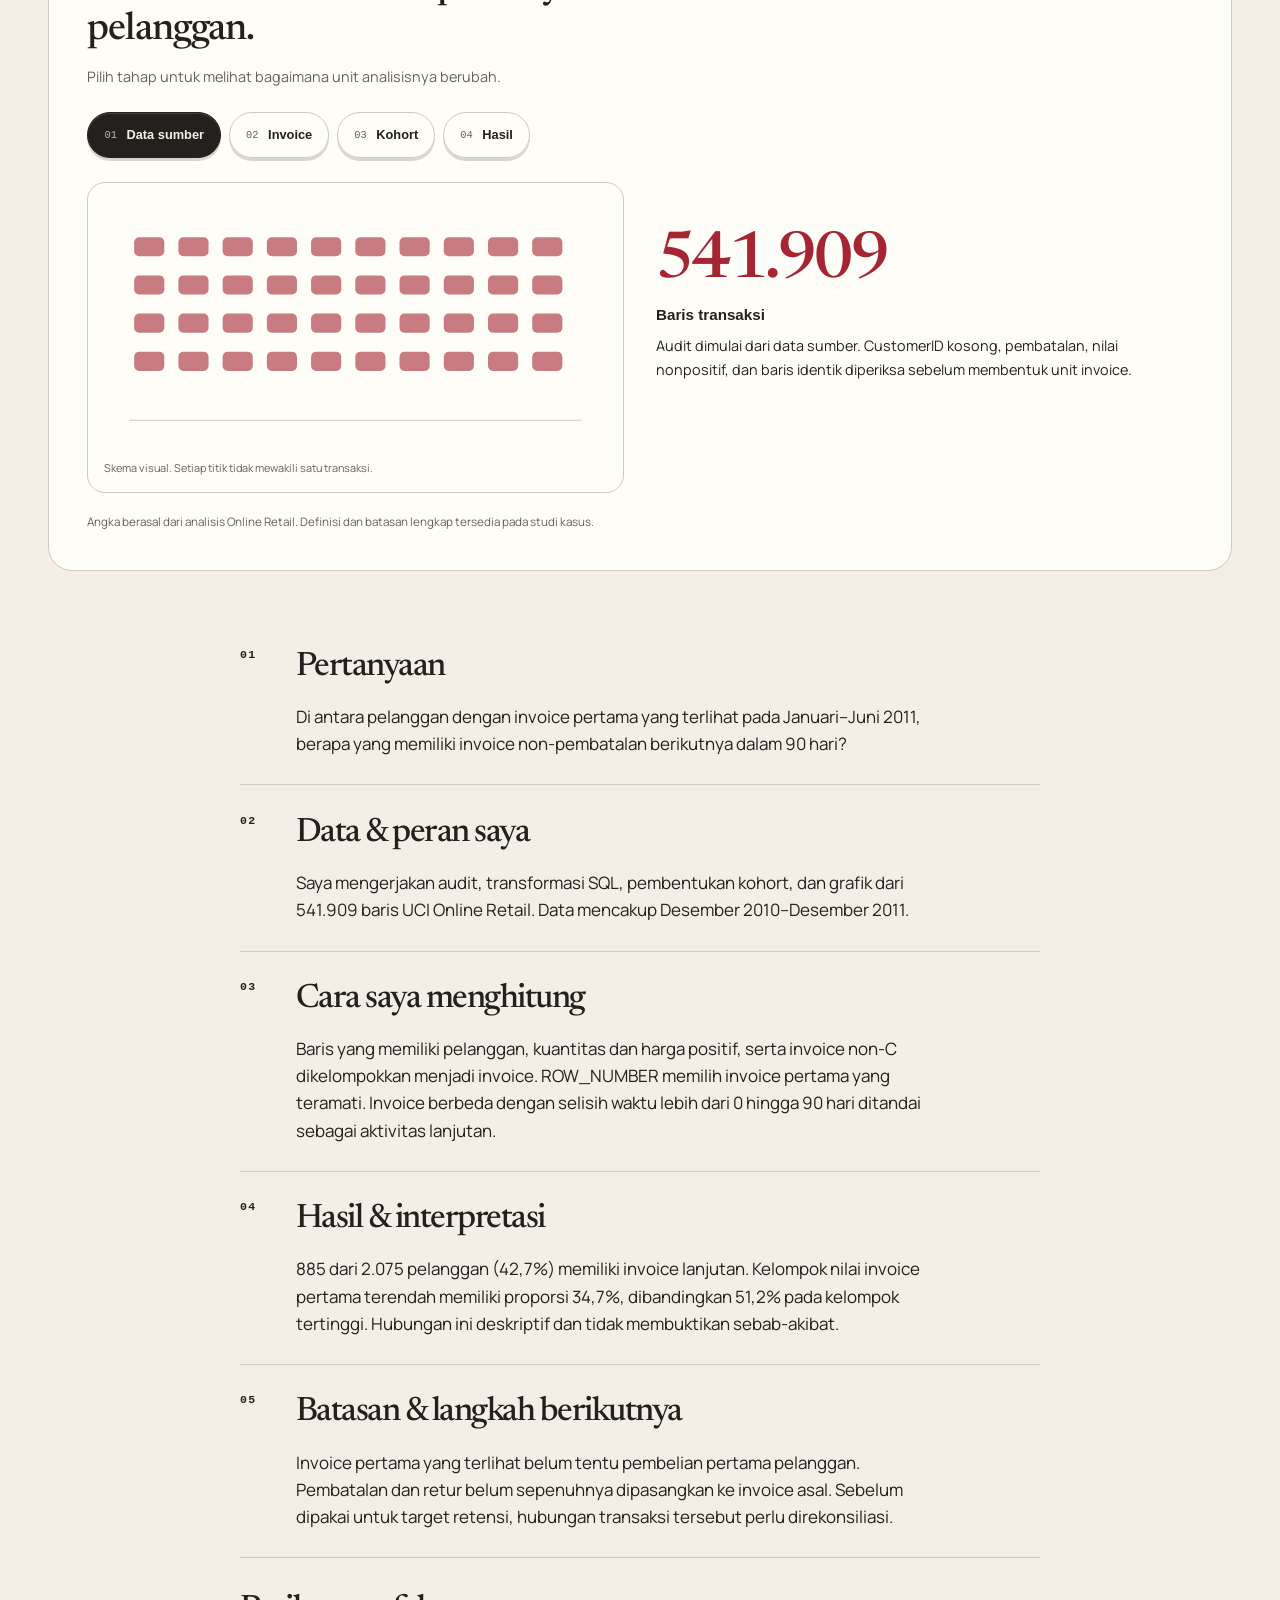
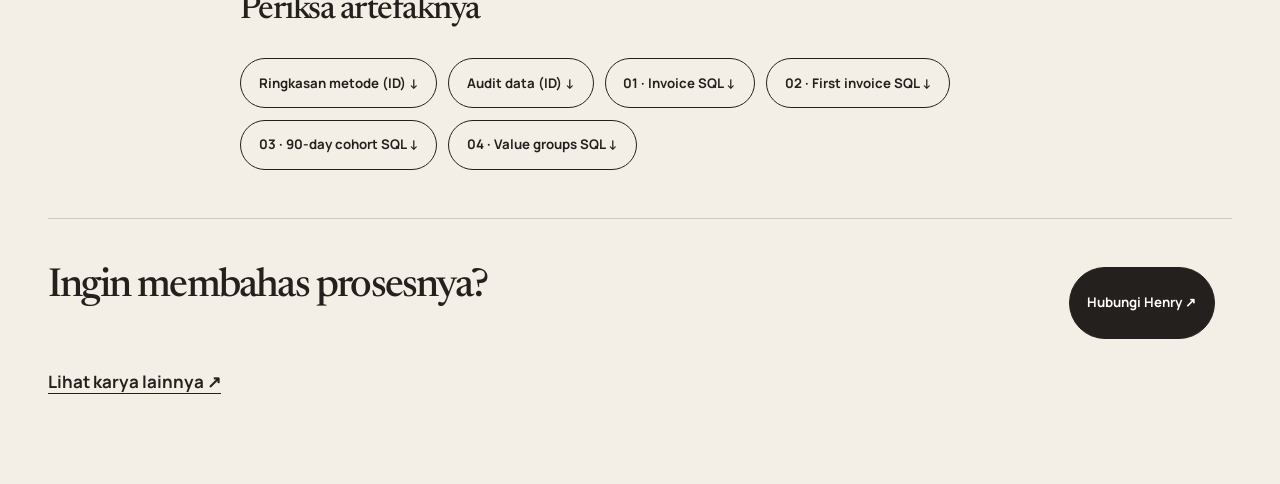
==== commit 1229f922: "Add sculpted portfolio scenes and dimensional galleries" ====
--- a/projects/online-retail.html
+++ b/projects/online-retail.html
@@ -14,9 +14,9 @@
 <link href="../assets/favicon.svg" rel="icon" type="image/svg+xml"/>
 <link href="../site.webmanifest" rel="manifest"/>
 <script>try { const t = localStorage.getItem('portfolio-theme') || 'auto'; document.documentElement.dataset.theme = t === 'auto' ? (matchMedia('(prefers-color-scheme: dark)').matches ? 'dark' : 'light') : t; } catch { document.documentElement.dataset.theme = matchMedia('(prefers-color-scheme: dark)').matches ? 'dark' : 'light'; }</script>
-<link href="../styles.css?v=20261103d" rel="stylesheet"/>
-<link href="https://codebims.github.io/projects/online-retail.html" rel="canonical"/><meta content="website" property="og:type"/><meta content="https://codebims.github.io/projects/online-retail.html" property="og:url"/><meta content="Online Retail | Henry Abimanyu" property="og:title"/><meta content="Analisis aktivitas invoice lanjutan" property="og:description"/><meta content="https://codebims.github.io/assets/social-preview.jpg" property="og:image"/><meta content="summary_large_image" name="twitter:card"/><link href="../refinements.css?v=20261115r4" rel="stylesheet"/>
-<link href="../motion.css?v=20261115m1" rel="stylesheet"/><link rel="preload" href="../assets/fonts/manrope-latin.woff2" as="font" type="font/woff2" crossorigin=""/><link rel="preload" href="../assets/fonts/newsreader-latin.woff2" as="font" type="font/woff2" crossorigin=""/><link rel="stylesheet" href="../immersive.css?v=20261115i1"/></head>
+<link href="../styles.css?v=20261116m2" rel="stylesheet"/>
+<link href="https://codebims.github.io/projects/online-retail.html" rel="canonical"/><meta content="website" property="og:type"/><meta content="https://codebims.github.io/projects/online-retail.html" property="og:url"/><meta content="Online Retail | Henry Abimanyu" property="og:title"/><meta content="Analisis aktivitas invoice lanjutan" property="og:description"/><meta content="https://codebims.github.io/assets/social-preview.jpg" property="og:image"/><meta content="summary_large_image" name="twitter:card"/><link href="../refinements.css?v=20261116m2" rel="stylesheet"/>
+<link href="../motion.css?v=20261116m2" rel="stylesheet"/><link rel="preload" href="../assets/fonts/manrope-latin.woff2" as="font" type="font/woff2" crossorigin=""/><link rel="preload" href="../assets/fonts/newsreader-latin.woff2" as="font" type="font/woff2" crossorigin=""/><link rel="stylesheet" href="../immersive.css?v=20261116x1"/></head>
 <body class="detail-page">
 <a class="skip-link" href="#konten"><span data-en="Skip to content" data-i18n="a9aeacef3a">Lewati ke konten</span></a><header class="site-header">
 <a aria-label="Kembali ke atas" class="brand" data-en-aria-label="Back to top" href="../index.html#atas">
@@ -25,7 +25,7 @@
 </a>
 <nav aria-label="Navigasi bagian" class="section-nav" data-en-aria-label="Section navigation"><a href="../index.html#karya"><span data-en="Work" data-i18n="e366fe4759">Karya</span></a><a href="../index.html#profil"><span data-en="About" data-i18n="669fe25a32">Profil</span></a><a href="../index.html#pengalaman"><span data-en="Background" data-i18n="8f5f827ad1">Jejak</span></a><a href="../index.html#kontak"><span data-en="Contact" data-i18n="73ea820029">Kontak</span></a></nav>
 <div class="header-tools">
-<button aria-label="Switch to English" class="utility-control" id="language-toggle" title="Switch to English" type="button">EN</button><button class="utility-control effects-toggle" data-effects-toggle="" type="button" aria-pressed="true" aria-label="Jeda efek gerak" title="Jeda efek gerak"><svg viewBox="0 0 24 24" fill="none" aria-hidden="true"><circle cx="12" cy="12" r="8.5"/><path class="effect-pause" d="M9.5 8.5v7m5-7v7"/><path class="effect-play" d="m10 8 6 4-6 4Z"/></svg></button>
+<button aria-label="Switch to English" class="utility-control" id="language-toggle" title="Switch to English" type="button">EN</button><label class="utility-control effects-picker"><svg viewBox="0 0 24 24" fill="none" aria-hidden="true"><circle cx="12" cy="12" r="8.5"/><path class="effect-pause" d="M9.5 8.5v7m5-7v7"/><path class="effect-play" d="m10 8 6 4-6 4Z"/></svg><select data-effects-select="" aria-label="Animasi"><option value="auto" data-i18n="effects-auto" data-en="Follow device">Ikuti perangkat</option><option value="full" data-i18n="effects-full" data-en="Full effects">Efek penuh</option><option value="paused" data-i18n="effects-paused" data-en="Pause effects">Jeda efek</option></select></label>
 <label class="theme-picker"><span class="sr-only"><span data-en="Color theme" data-i18n="483721440e">Tema tampilan</span></span><select id="theme-select"><option data-en="Device theme" data-i18n="theme-auto" value="auto">Ikuti perangkat</option><option data-en="Light" data-i18n="theme-light" value="light">Terang</option><option data-en="Dark" data-i18n="theme-dark" value="dark">Gelap</option></select></label>
 <a class="header-cta" download="" href="../assets/CV-Henry-Abimanyu.pdf?v=20261103v7"><span data-en="Download CV" data-i18n="f8945f24ef">Unduh CV</span></a>
 </div>
@@ -67,7 +67,7 @@
 <symbol id="icon-whatsapp" viewBox="0 0 24 24"><path d="M20.5 3.5A11.8 11.8 0 0 0 2 17.7L.5 23.5l6-1.6A11.8 11.8 0 0 0 20.5 3.5ZM12 21a9.7 9.7 0 0 1-4.9-1.3l-.4-.2-3.6 1 1-3.5-.3-.5A9.8 9.8 0 1 1 12 21Zm5.4-7.3c-.3-.1-1.7-.8-2-.9-.3-.1-.5-.1-.7.2l-.9 1.1c-.2.2-.4.2-.7.1-.3-.2-1.2-.4-2.3-1.4-.9-.8-1.4-1.7-1.6-2-.2-.3 0-.5.1-.6l.5-.6.3-.5c.1-.2 0-.4 0-.5 0-.1-.7-1.6-.9-2.1-.2-.5-.5-.4-.7-.4h-.6c-.2 0-.5.1-.8.4-.3.3-1 1-1 2.4s1 2.8 1.1 3c.1.2 2 3.1 4.9 4.3.7.3 1.2.4 1.6.5.7.2 1.3.2 1.8.1.6-.1 1.7-.7 1.9-1.3.2-.6.2-1.2.2-1.3-.1-.1-.3-.2-.6-.4Z"></path></symbol>
 <symbol id="icon-download" viewBox="0 0 24 24"><path d="M12 3v12m0 0 4.5-4.5M12 15l-4.5-4.5M4 17v3h16v-3" fill="none" stroke="currentColor" stroke-linecap="round" stroke-linejoin="round" stroke-width="1.8"></path></symbol>
 </svg>
-<dialog aria-labelledby="media-title" id="media-dialog"><div class="media-dialog-toolbar"><h2 id="media-title"><span data-en="A closer look" data-i18n="27f62893cc">Lihat lebih dekat</span></h2><button class="button button-quiet" data-close-media="" type="button">Tutup ×</button></div><div class="media-scroll"><img alt="" id="media-image"/></div><p id="media-caption"></p></dialog><script src="../effects-policy.js?v=20261115i1"></script><script src="../i18n.js?v=20261115m1"></script>
-<script src="../app.js?v=20261115i1"></script>
-<script src="../analytics-config.js?v=20261115r3"></script><script src="../analytics.js?v=20261115r3"></script><script src="../motion-models.js?v=20261115m1"></script><script src="../motion.js?v=20261115i1"></script><script src="../immersive.js?v=20261115i1"></script></body>
+<dialog aria-labelledby="media-title" id="media-dialog"><div class="media-dialog-toolbar"><h2 id="media-title"><span data-en="A closer look" data-i18n="27f62893cc">Lihat lebih dekat</span></h2><button class="button button-quiet" data-close-media="" type="button">Tutup ×</button></div><div class="media-scroll"><img alt="" id="media-image"/></div><p id="media-caption"></p></dialog><script src="../effects-policy.js?v=20261116m2"></script><script src="../i18n.js?v=20261115m1"></script>
+<script src="../motion-models.js?v=20261116x1"></script><script src="../app.js?v=20261116x1"></script>
+<script src="../analytics-config.js?v=20261115r3"></script><script src="../analytics.js?v=20261115r3"></script><script src="../motion.js?v=20261116x1"></script><script src="../immersive.js?v=20261116x1"></script></body>
 </html>
--- a/styles.css
+++ b/styles.css
@@ -979,9 +979,3 @@
   nav.section-nav a { min-height: 40px; padding: .48rem .62rem; font-size: .62rem; letter-spacing: .06em; }
   footer { align-items: flex-start; flex-direction: column; justify-content: center; gap: .8rem; }
 }
-
-@media (prefers-reduced-motion: reduce) {
-  html { scroll-behavior: auto; }
-  * { transition: none !important; animation: none !important; }
-  .motion-ready [data-reveal] { opacity: 1; transform: none; }
-}
--- a/refinements.css
+++ b/refinements.css
@@ -156,4 +156,3 @@
  .media-dialog-toolbar h2 { font-size:1.1rem; }.media-scroll img { min-width:800px; }
 }
 @media (max-width:430px) { .work-card { display:block; }.work-image { aspect-ratio:1.8; padding:1rem; }.theme-picker select { max-width:138px; }.site-header { row-gap:.3rem; }.section-nav a { font-size:.7rem; min-height:44px; padding-inline:.8rem; }.hero-profile { grid-template-columns:.9fr 1.1fr; }.case-body { padding:1rem; }.case-facts div { grid-template-columns:1fr; }.certificate-grid { grid-template-columns:1fr; }.capability-grid { grid-template-columns:1fr; }.capability-grid article { border-left:0; border-top:1px solid var(--line); } }
-@media (prefers-reduced-motion:reduce) { html {scroll-behavior:auto;} *,*::before,*::after { animation:none !important; transition:none !important; }.motion-ready [data-reveal] { opacity:1; transform:none; } }
--- a/motion.css
+++ b/motion.css
@@ -132,8 +132,3 @@
  .journey-index > .micro-label { display:none; }.journey-index > strong { font-size:1.5rem; align-self:center; min-width:74px; }.journey-photo { display:none; }.chapter-links { display:flex; justify-content:flex-end; margin:0; gap:.35rem; }.chapter-links a { min-height:44px; padding:.5rem .1rem; font-size:.65rem; white-space:nowrap; }.chapter-links a > span:first-child { display:none; }
  .chapter-list article,.chapter-list article:nth-child(n) { min-height:260px; scroll-margin-top:calc(var(--header-height) + 80px); }.contact-signal { margin-inline:auto; }.copy-email { min-height:44px; }
 }
-@media (prefers-reduced-motion:reduce) {
- @view-transition { navigation:none; }
- ::view-transition-group(*),::view-transition-old(*),::view-transition-new(*) { animation-duration:0s !important; }
- .work-card,.work-card:hover { transform:none; }.story-token,.story-result-line,.model-scale i { transition:none; }
-}
--- a/immersive.css
+++ b/immersive.css
@@ -14,12 +14,15 @@
 .section-nav a { font-size:.67rem; letter-spacing:.08em; }
 .section-nav::before { box-shadow:0 3px 12px #241b1914; transition:transform .65s var(--ease-out),width .65s var(--ease-out); }
 .header-tools { gap:.4rem; }
-.effects-toggle { padding:.6rem; display:grid; place-items:center; }
-.effects-toggle svg { width:22px; height:22px; stroke:currentColor; stroke-width:1.5; stroke-linecap:round; }
-.effects-toggle .effect-play { display:none; }
-.effects-toggle[aria-pressed="false"] .effect-pause { display:none; }
-.effects-toggle[aria-pressed="false"] .effect-play { display:block; }
-.effects-toggle:disabled { opacity:.65; cursor:default; }
+.effects-picker { position:relative; padding:.6rem; display:grid; place-items:center; width:44px; height:44px; }
+.effects-picker svg { width:22px; height:22px; stroke:currentColor; stroke-width:1.5; stroke-linecap:round; pointer-events:none; }
+.effects-picker select { position:absolute; inset:0; opacity:0; width:100%; height:100%; cursor:pointer; }
+.effects-picker:focus-within { outline:2px solid var(--red); outline-offset:3px; }
+.effects-picker .effect-play { display:none; }
+:root:not([data-effects="active"]) .effects-picker .effect-pause { display:none; }
+:root:not([data-effects="active"]) .effects-picker .effect-play { display:block; }
+.instrument-heading { justify-content:flex-start; flex-wrap:wrap; gap:.75rem; }
+.instrument-heading > button { min-height:44px; }
 .hero { isolation:isolate; min-height:calc(100svh - var(--header-height)); padding-top:clamp(3rem,6vw,6rem); grid-template-columns:minmax(0,1.12fr) minmax(0,1fr); gap:1rem clamp(2rem,4vw,4rem); align-items:center; }
 .hero::before { display:block; content:''; width:65%; height:85%; position:absolute; top:-8%; right:-3%; z-index:-1; border-radius:50%; background:radial-gradient(ellipse,#a43b2d12,transparent 68%); pointer-events:none; }
 .hero-copy { position:relative; z-index:2; padding-bottom:1rem; }
@@ -175,12 +178,10 @@
 @keyframes exhibit-frame-in { from { opacity:.25; transform:translateY(20px) scale(.96); clip-path:inset(3% 1% 0 round 18px); } to { opacity:1; transform:none; clip-path:inset(0 round 14px); } }
 @keyframes orbit-turn { to { transform:rotate(360deg); } }
 @keyframes hero-arrive { from { opacity:0; transform:translateY(35px); } to { opacity:1; transform:none; } }
-@media (prefers-reduced-motion:no-preference) {
  :root[data-effects="active"] .hero .orbit-one { animation:orbit-turn 45s linear infinite; }
  :root[data-effects="active"] .hero .orbit-two { animation:orbit-turn 65s linear infinite reverse; }
  :root[data-effects="active"] .hero-name .name-first { animation:hero-arrive 1s var(--ease-out) both; }
  :root[data-effects="active"] .hero-name .name-last { animation:hero-arrive 1.2s .12s var(--ease-out) both; }
-}
 @media (max-width:1100px) {
  .brand small { display:none; }.hero h1.hero-name { font-size:clamp(4.7rem,9.5vw,7.8rem); }.hero-profile { min-height:535px; }.hero-profile .portrait { width:145px; right:8px; }.data-instrument { width:calc(100% - 8px); top:155px; }.hero-profile .profile-note { bottom:auto; }.hero .lede { font-size:.85rem; }.work-card-copy { padding:1.25rem; }.work-card h3 { font-size:1.8rem; }.work-image { padding:2rem 1rem; }.case-body { gap:2rem; }
 }
@@ -196,11 +197,109 @@
  .positioning { padding-top:4rem; margin-top:4rem; }.positioning-copy > p { font-size:.9rem; }.positioning .section-label { margin-bottom:1rem; }.experience { padding-block:4rem; }.journey-photo { box-shadow:none; }.chapter-list h3 { font-size:1.9rem; }.chapter-links a { font-size:.58rem; }.journey-index > strong { font-size:1.45rem; }.credentials { padding-block:4rem; }.capability-grid { gap:.8rem; }.capability-grid article { border:1px solid var(--line); padding:1.3rem; }.capability-grid h3 { font-size:1.7rem; }
  .contact { border-radius:30px 30px 0 0; padding-block:4rem; }.contact h2 { font-size:clamp(3.1rem,10.6vw,4.5rem); }.contact-list { gap:.7rem; grid-template-columns:1fr; }.contact-list a { padding:1rem; border-radius:16px; }.contact-list a strong { font-size:.78rem; }.contact-main > p { font-size:.85rem; }.comments { padding-block:4rem; }.comments h2 { font-size:3rem; }.comments-box { border-radius:22px; }footer { padding-block:2.5rem; }.detail-intro { padding-block:2.5rem 2rem; }.detail-intro h1 { font-size:3.8rem; }
 }
-@media (max-width:370px) { .hero h1.hero-name { font-size:4.45rem; }.header-tools { gap:.2rem; }.theme-picker select { max-width:118px; }.hero-profile { min-height:460px; }.instrument-steps button { font-size:.6rem; }.instrument-note { font-size:.58rem; }.hero-profile .profile-note li { font-size:.57rem; }.chapter-links { gap:.2rem; }.chapter-links a { font-size:.54rem; } }
+@media (max-width:370px) { .hero { grid-template-columns:minmax(0,1fr); }.hero h1.hero-name { font-size:clamp(3.4rem,18vw,4.45rem); }.header-tools { gap:.2rem; }.theme-picker select { max-width:118px; }.hero-profile { min-height:460px; }.instrument-steps button { font-size:.6rem; }.instrument-note { font-size:.58rem; }.hero-profile .profile-note li { font-size:.57rem; }.chapter-links { gap:.2rem; }.chapter-links a { font-size:.54rem; } }
 :root[data-page-awake="false"] .orbit { animation-play-state:paused !important; }
 .hero[data-in-view="false"] .orbit { animation-play-state:paused !important; }
 :root[data-effects="paused"] *, :root[data-effects="paused"] *::before, :root[data-effects="paused"] *::after { animation:none !important; transition:none !important; }
 :root[data-effects="paused"] .motion-ready [data-reveal], :root[data-effects="paused"].motion-ready [data-reveal] { opacity:1; transform:none; }
 :root[data-effects="paused"] { scroll-behavior:auto; }
 :root[data-effects="paused"]::view-transition-group(*),:root[data-effects="paused"]::view-transition-old(*),:root[data-effects="paused"]::view-transition-new(*) { animation:none !important; }
-@media (prefers-reduced-motion:reduce) { *,*::before,*::after { animation:none !important; transition:none !important; }.motion-ready [data-reveal] { opacity:1; transform:none; }.observatory,.hero-profile .portrait,.data-instrument { --scene-travel:0px; } }
+/* Device settings remain the default; only an explicit full-effects choice overrides them. */
+:root[data-effects="reduced"] *, :root[data-effects="reduced"] *::before, :root[data-effects="reduced"] *::after { animation:none !important; transition:none !important; }
+:root[data-effects="reduced"].motion-ready [data-reveal] { opacity:1; transform:none; }
+:root:not([data-effects="active"])::view-transition-group(*), :root:not([data-effects="active"])::view-transition-old(*), :root:not([data-effects="active"])::view-transition-new(*) { animation:none !important; }
+:root:not([data-effects="active"]) .work-card, :root:not([data-effects="active"]) .work-card:hover { transform:none; }
+:root:not([data-effects="active"]) .observatory, :root:not([data-effects="active"]) .hero-profile .portrait, :root:not([data-effects="active"]) .data-instrument { --scene-travel:0px; }
+@media (prefers-reduced-motion:reduce) {
+ :root:not([data-effects="active"]), :root:not([data-effects="active"]) * { scroll-behavior:auto; }
+ :root:not([data-effects="active"]) *, :root:not([data-effects="active"]) *::before, :root:not([data-effects="active"]) *::after { animation:none !important; transition:none !important; }
+ :root:not([data-effects="active"]).motion-ready [data-reveal] { opacity:1; transform:none; }
+}
+.learning-mark { position:relative; isolation:isolate; }
+.learning-mark::before { content:''; position:absolute; inset:15%; z-index:-1; border:1px dashed color-mix(in srgb,var(--red) 35%,transparent); border-radius:50%; }
+.learning-mark::after { content:''; position:absolute; inset:8%; z-index:-1; border:1px solid color-mix(in srgb,var(--red) 12%,transparent); border-radius:50%; }
+:root[data-effects="active"] .learning-mark[data-in-view="true"]::before { animation:orbit-turn 24s linear infinite; }
+:root[data-page-awake="false"] .learning-mark::before { animation-play-state:paused !important; }
+
+/* Sculpted data planes. The illustration moves; its controls stay on the card. */
+.data-instrument { box-shadow:0 38px 70px -24px #291a1766,inset 0 1px 0 #fff8,7px 8px 0 color-mix(in srgb,var(--ink) 18%,var(--paper)); }
+.instrument-volume { position:relative; isolation:isolate; perspective:850px; margin-block:1rem .7rem; }
+.data-instrument .instrument-front { position:relative; z-index:2; border:1px solid var(--line); border-radius:14px; background:color-mix(in srgb,var(--surface) 78%,transparent); box-shadow:0 14px 25px -15px #1f131577; transform-origin:50% 65%; transition:transform 1.1s var(--ease-out),box-shadow 1.1s var(--ease-out); }
+.data-instrument .instrument-plane { position:absolute; inset:0; z-index:0; width:100%; height:100%; border:1px solid color-mix(in srgb,var(--red) 45%,var(--line)); border-radius:14px; background:repeating-linear-gradient(0deg,transparent 0 24px,color-mix(in srgb,var(--line) 35%,transparent) 24px 25px),var(--surface); color:var(--red); opacity:.3; transition:transform 1.1s var(--ease-out),opacity .8s; }
+.depth-grain { fill:currentColor; }
+.data-instrument[data-stage="0"] .instrument-front { transform:translate3d(8px,-6px,28px) rotateX(12deg) rotateY(-10deg); box-shadow:-8px 26px 30px -20px #291a1777; }
+.data-instrument[data-stage="0"] .instrument-plane-middle { transform:translate(-3px,3px) rotate(-1deg); opacity:.45; }
+.data-instrument[data-stage="0"] .instrument-plane-back { transform:translate(-13px,14px) rotate(-3deg); }
+.data-instrument[data-stage="1"] .instrument-front { transform:translate3d(3px,-3px,12px) rotateX(5deg) rotateY(-4deg); }
+.data-instrument[data-stage="1"] .instrument-plane-middle { transform:translate(-2px,4px); }
+.data-instrument[data-stage="1"] .instrument-plane-back { transform:translate(-6px,8px); opacity:.2; }
+.data-instrument[data-stage="2"] .instrument-plane { transform:none; opacity:0; }
+:root:not([data-effects="active"]) .data-instrument .instrument-front { transform:none; }
+:root:not([data-effects="active"]) .data-instrument .instrument-plane { opacity:0; }
+
+/* Project-specific atmosphere is original decorative line work, never live data. */
+.case-study { position:relative; isolation:isolate; }
+.case-study:not([hidden]) { animation:none; }
+.case-study > .case-header,.case-study > .case-body,.case-study > .case-lab { position:relative; z-index:1; }
+.case-atmosphere { position:absolute; top:55px; right:-9%; width:92%; height:530px; max-width:none; z-index:0; color:var(--case-accent,var(--red)); opacity:.14; fill:none; stroke:currentColor; stroke-width:2; stroke-linecap:round; pointer-events:none; }
+.case-atmosphere .ambient-flow { stroke-width:6; stroke-dasharray:800 160; animation:ambient-signal 18s linear infinite; }
+.case-atmosphere .ambient-stream { stroke-width:9; stroke-dasharray:160 70; animation:ambient-signal 22s linear infinite reverse; }
+.case-atmosphere .ambient-wind { stroke-width:3; animation:ambient-drift 18s ease-in-out infinite alternate; }
+.case-atmosphere .ambient-matrix { stroke-width:20; opacity:.65; transform-origin:50% 80%; animation:ambient-breathe 12s ease-in-out infinite alternate; }
+.case-atmosphere .ambient-contours { transform-origin:70% 50%; animation:ambient-breathe 22s ease-in-out infinite alternate; }
+.case-atmosphere > * { animation-play-state:paused !important; }
+:root[data-effects="active"] .case-study[data-ambient-in-view="true"] .case-atmosphere > * { animation-play-state:running !important; }
+:root[data-page-awake="false"] .case-study .case-atmosphere > * { animation-play-state:paused !important; }
+@keyframes ambient-signal { to { stroke-dashoffset:-960; } }
+@keyframes ambient-drift { from { transform:translateX(-24px); } to { transform:translateX(24px); } }
+@keyframes ambient-breathe { from { transform:scale(.94); } to { transform:scale(1.04); } }
+
+/* The real center image stays proportional; neighboring images are decorative. */
+.project-gallery { --gallery-frame-height:clamp(230px,26vw,350px); box-shadow:inset 0 1px 0 #ffffff29,0 30px 50px -28px #000b,0 7px 0 #080b09; }
+.gallery-stage { position:relative; isolation:isolate; perspective:1000px; padding-block:1rem .15rem; overflow:hidden; }
+.gallery-stage > figure { position:relative; z-index:2; width:84%; margin-inline:auto; transform-origin:center; }
+.gallery-stage > figure:not([hidden]) { animation:gallery-sculpt-in .8s var(--ease-out) both; }
+.project-gallery .gallery-stage > figure > img,.project-gallery .gallery-stage > figure > video { height:var(--gallery-frame-height); object-fit:contain; border:1px solid #ffffff24; box-shadow:0 16px 25px -12px #000c; background:#090c0a; }
+.gallery-stage figcaption { min-height:4.5rem; }
+.gallery-preview { position:absolute; z-index:0; width:40%; height:var(--gallery-frame-height); top:1rem; border:1px solid #ffffff35; border-radius:14px; background:#101711; opacity:.42; pointer-events:none; overflow:hidden; }
+.gallery-preview-previous { left:-28%; transform:rotateY(30deg) scale(.86); transform-origin:right center; }
+.gallery-preview-next { right:-28%; transform:rotateY(-30deg) scale(.86); transform-origin:left center; }
+.project-gallery .gallery-preview img { display:block; width:100%; height:100%; object-fit:contain; border-radius:inherit; opacity:.9; }
+@keyframes gallery-sculpt-in { from { opacity:.25; transform:translateX(calc(var(--gallery-direction,1) * 24px)) rotateY(calc(var(--gallery-direction,1) * 7deg)) scale(.94); } to { opacity:1; transform:none; } }
+
+/* A thread links the sections without controlling the visitor's scrolling. */
+main { position:relative; }
+.journey-thread { position:absolute; top:0; width:48px; z-index:0; pointer-events:none; overflow:visible; fill:none; stroke:var(--red); stroke-width:1.2; }
+.thread-base { opacity:.14; }
+.thread-ink { stroke-width:2; opacity:.55; stroke-dasharray:1; stroke-dashoffset:calc(1 - var(--route-progress,0)); transition:stroke-dashoffset .12s linear; }
+.journey-thread circle { fill:var(--paper); stroke:var(--line); transition:fill .4s,stroke .4s; }
+.journey-thread circle.is-passed { fill:var(--red); stroke:var(--red); }
+:root:not([data-effects="active"]) .thread-ink { stroke-dashoffset:0; opacity:.2; }
+:root[data-effects="active"] .scene-numeral { translate:0 var(--section-travel,0px); }
+:root[data-effects="active"] .positioning-photo-wrap::before { translate:0 var(--section-travel,0px); }
+
+/* Press feedback changes the surface and shadow, not the target's position. */
+:is(button,a.button,a.header-cta) { position:relative; }
+:is(.button,.header-cta,.comment-submit,.case-switcher button,.story-steps button,.instrument-steps button,.model-options button,.gallery-controls button,.copy-email,.utility-control) { isolation:isolate; overflow:hidden; transition:background-color .22s,color .22s,border-color .22s,box-shadow .22s; }
+.case-switcher button,.story-steps button,.instrument-steps button { box-shadow:0 3px 0 color-mix(in srgb,var(--ink) 12%,var(--paper)),inset 0 1px 0 #fff2; }
+.hero-actions .button:first-child,.comment-submit { box-shadow:0 5px 0 color-mix(in srgb,var(--red) 55%,#2b1010),0 13px 24px -12px #7e172955; }
+:is(.button,.header-cta,.comment-submit,.case-switcher button,.story-steps button,.instrument-steps button,.model-options button,.gallery-controls button,.copy-email,.utility-control):active { box-shadow:inset 0 3px 6px #0003,0 1px 0 #ffffff25; }
+.hero-actions .button:first-child:active { box-shadow:inset 0 3px 6px #0003,0 1px 0 #ffffff25; }
+.gallery-controls button:hover,.gallery-thumbnails button[aria-current="true"] { transform:none; }
+.button:hover,.header-cta:hover,.comment-submit:hover,.case-switcher button:hover { transform:none; }
+.press-ink { position:absolute; z-index:4; width:100px; height:100px; border:1px solid currentColor; border-radius:50%; background:color-mix(in srgb,currentColor 10%,transparent); pointer-events:none; opacity:0; }
+
+@media(max-width:720px) {
+ .instrument-heading { padding-top:1rem; }
+ .data-instrument .instrument-plane-back { display:none; }
+ .data-instrument[data-stage="0"] .instrument-front { transform:translate3d(3px,-3px,6px) rotateX(6deg) rotateY(-4deg); }
+ .data-instrument[data-stage="0"] .instrument-plane-middle { transform:translate(-5px,7px); }
+ .case-atmosphere { height:440px; width:140%; right:-45%; opacity:.11; }
+ .case-atmosphere .ambient-contours,.case-atmosphere .ambient-matrix { animation:none; }
+ .project-gallery { --gallery-frame-height:clamp(210px,65vw,300px); }
+ .gallery-stage > figure { width:86%; }
+ .gallery-stage figcaption { min-height:6.5rem; }
+ .gallery-preview-previous { left:-30%; }.gallery-preview-next { right:-30%; }
+ .journey-thread { width:14px; left:0 !important; stroke-width:2; }
+ .journey-thread circle { r:4px; }
+}
